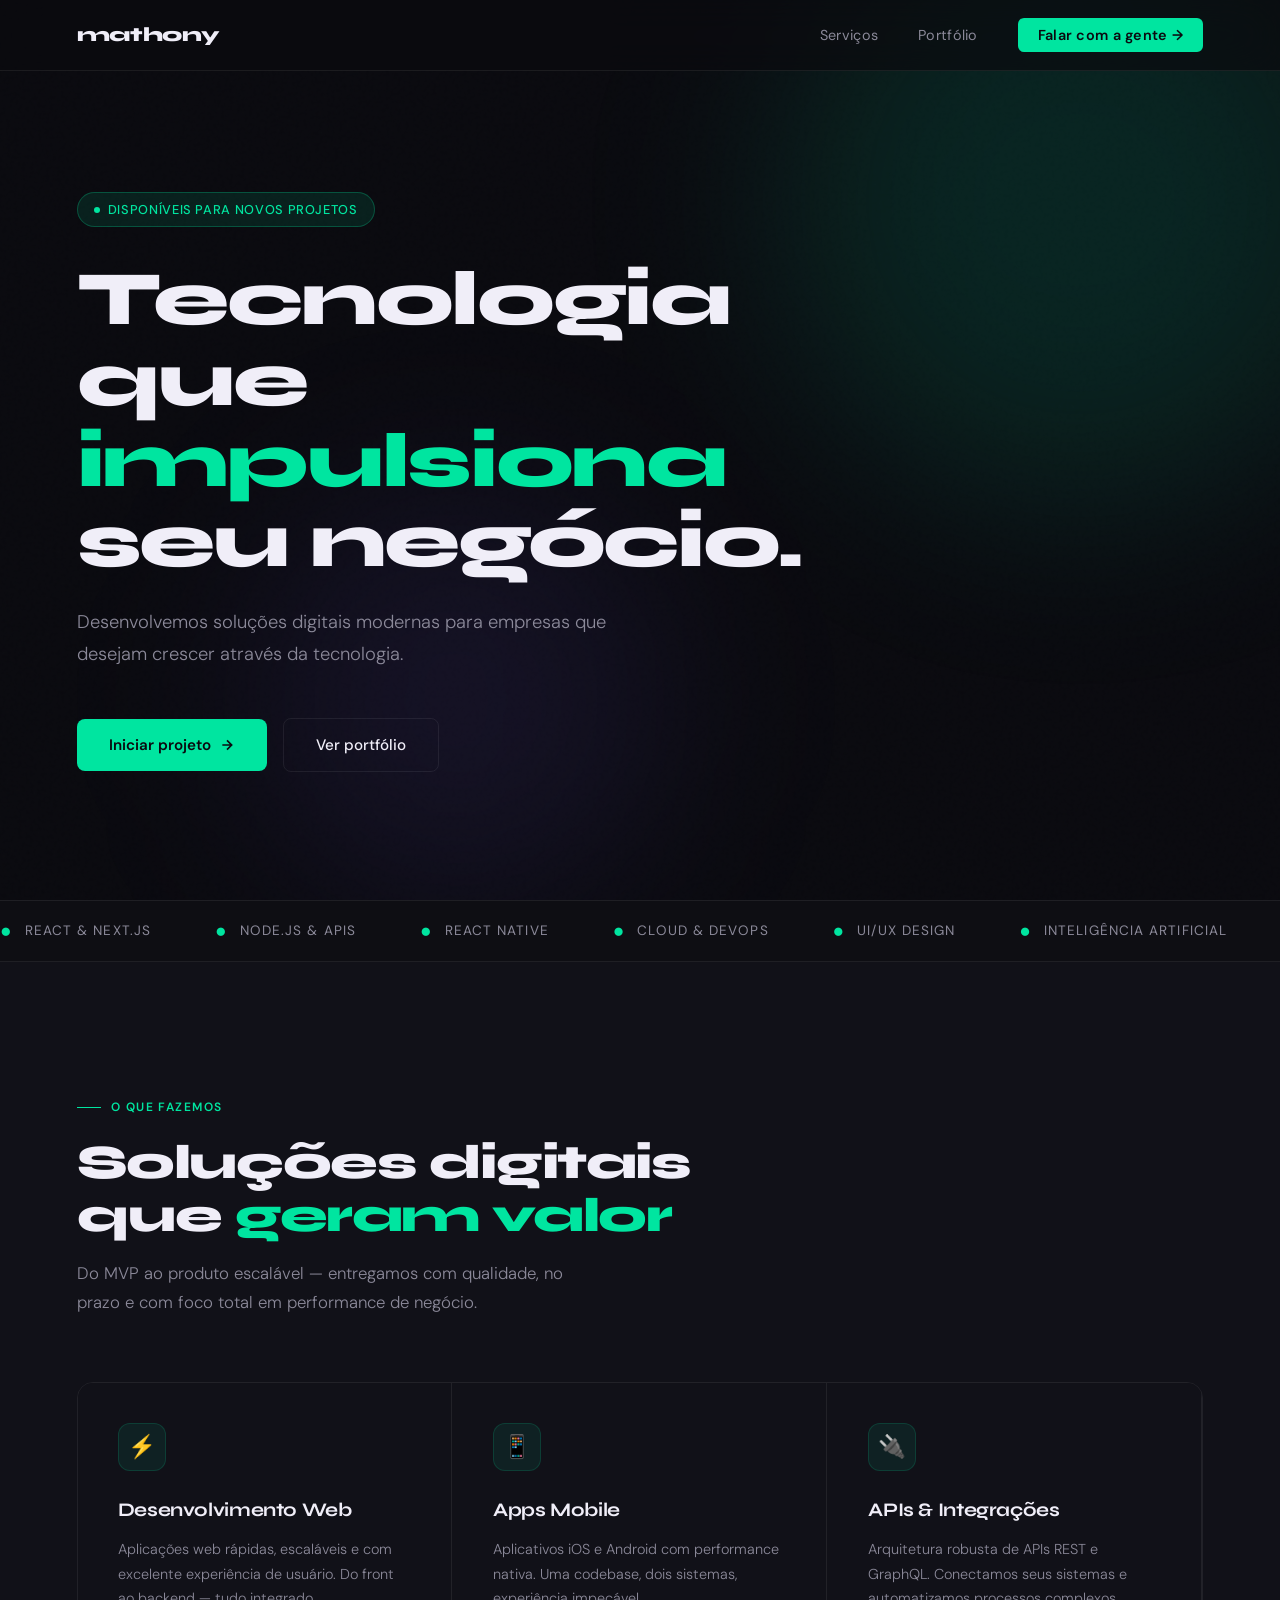
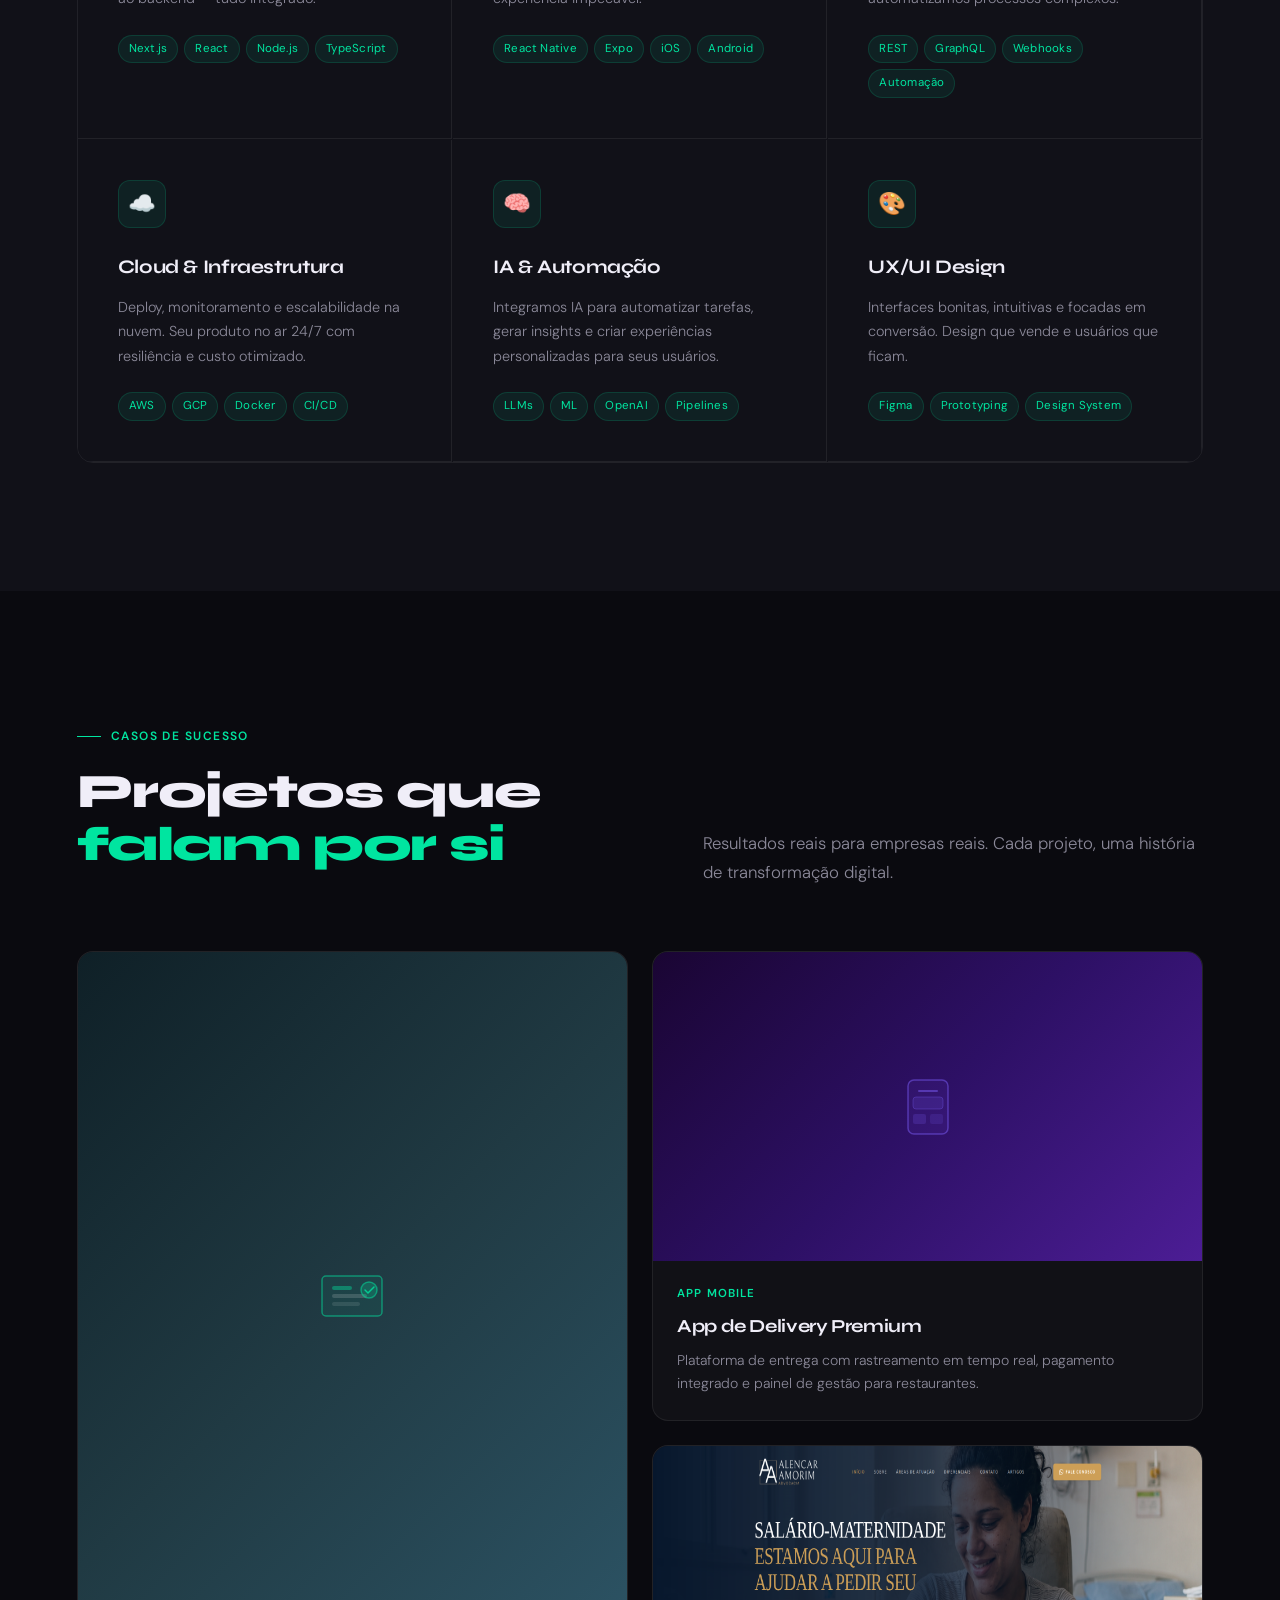
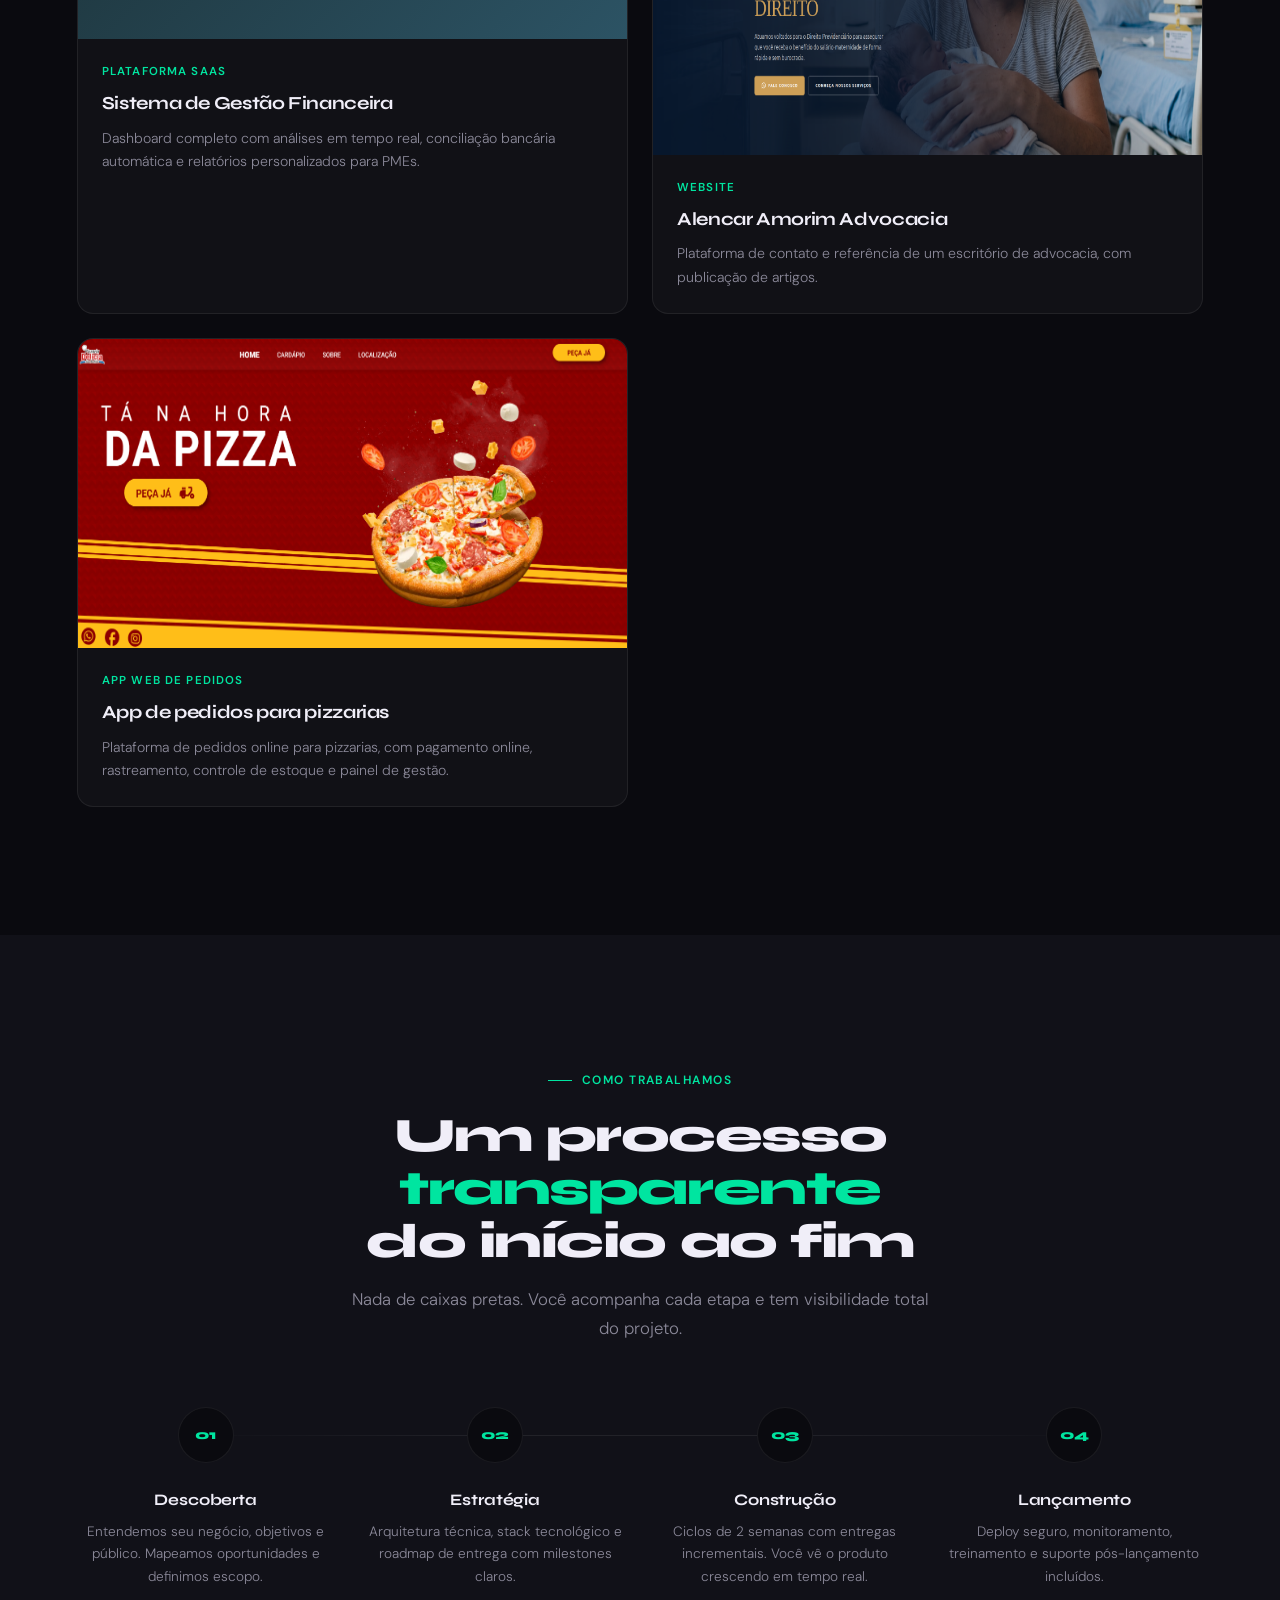
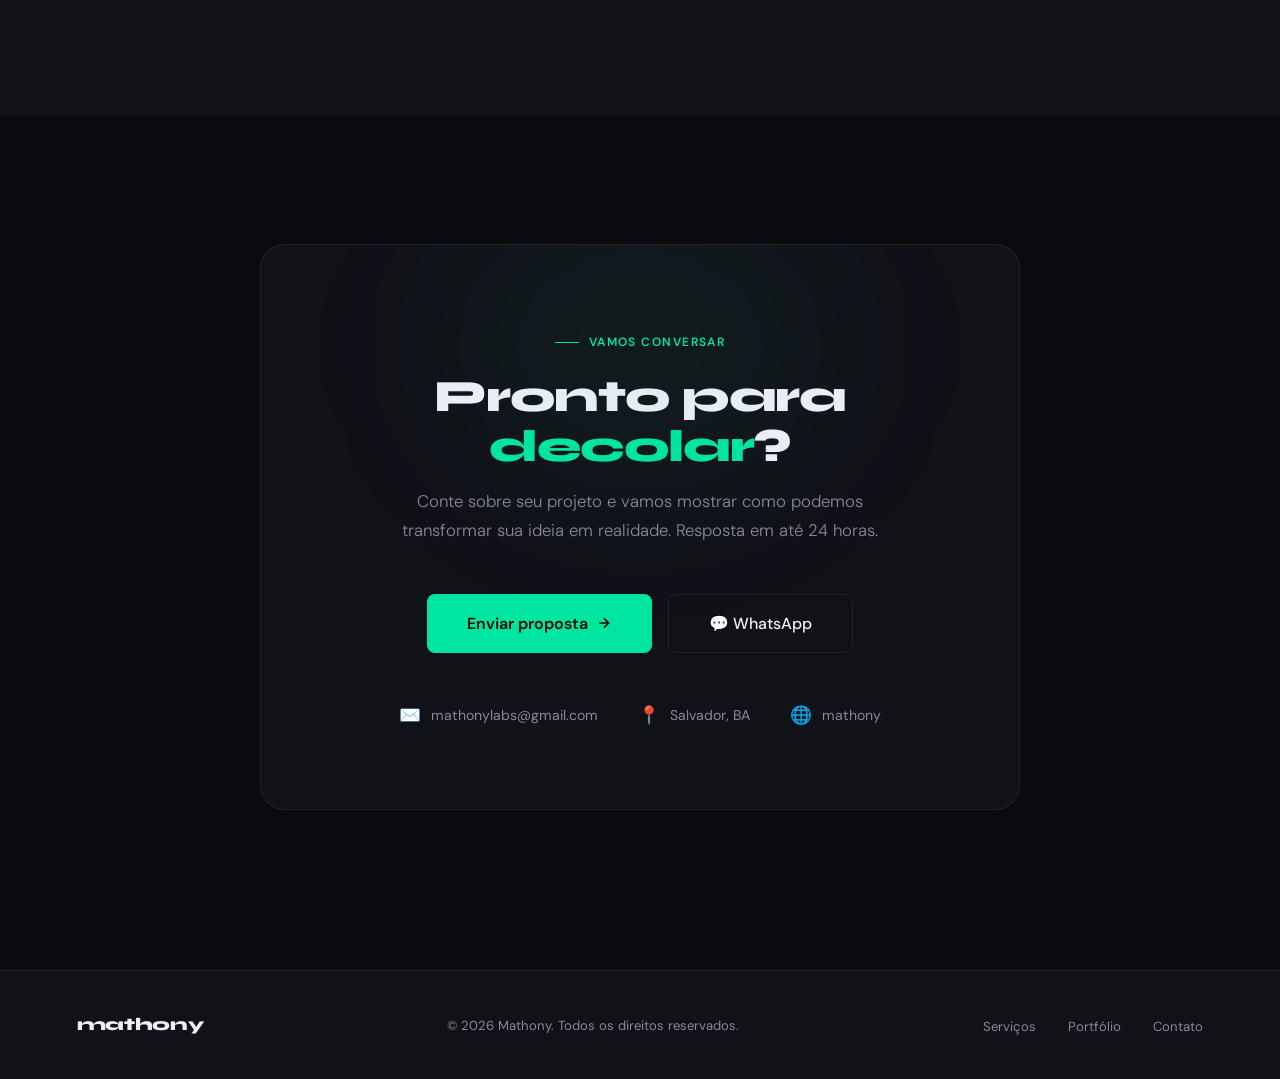
==== index.html @ 1973c296 "added project" ====
<!DOCTYPE html>
<html lang="pt-BR">
  <head>
    <meta charset="UTF-8">
    <meta name="viewport" content="width=device-width, initial-scale=1.0">
   
    <title>Mathony</title>
    
    <link rel="preconnect" href="https://fonts.googleapis.com">
    <link href="https://fonts.googleapis.com/css2?family=Syne:wght@400;600;700;800&family=DM+Sans:ital,opsz,wght@0,9..40,300;0,9..40,400;0,9..40,500;1,9..40,300&display=swap" rel="stylesheet">
    <link rel="stylesheet" href="src/global.css">
  </head>

  <body>

  <!-- NAV -->
  <nav>
    <a href="#" class="logo">mathony</a>
    <ul>
      <li><a href="#servicos">Serviços</a></li>
      <li><a href="#portfolio">Portfólio</a></li>
      <!-- <li><a href="#time">Time</a></li> -->
      <!-- <li><a href="#depoimentos">Clientes</a></li> -->
      <li><a href="#contato" class="nav-cta">Falar com a gente →</a></li>
    </ul>
  </nav>

  <!-- HERO -->
  <section id="hero">
    <div class="hero-orb hero-orb-1"></div>
    <div class="hero-orb hero-orb-2"></div>
    <div class="hero-content">
      <div class="hero-badge">Disponíveis para novos projetos</div>
      <h1>
        Tecnologia que<br>
        <em>impulsiona</em><br>
        seu negócio.
      </h1>
      <p class="hero-sub">
        Desenvolvemos soluções digitais modernas para empresas que desejam crescer através da tecnologia.
      </p>
      <div class="hero-actions">
        <a href="#contato" class="btn-primary">
          Iniciar projeto
          <svg width="16" height="16" viewBox="0 0 24 24" fill="none" stroke="currentColor" stroke-width="2.5"><path d="M5 12h14M12 5l7 7-7 7"/></svg>
        </a>
        <a href="#portfolio" class="btn-secondary">Ver portfólio</a>
      </div>
      <!-- <div class="hero-stats stagger">
        <div>
          <div class="stat-num"><span>42</span>+</div>
          <div class="stat-label">Projetos entregues</div>
        </div>
        <div>
          <div class="stat-num"><span>98</span>%</div>
          <div class="stat-label">Satisfação dos clientes</div>
        </div>
        <div>
          <div class="stat-num"><span>5</span>+</div>
          <div class="stat-label">Anos de mercado</div>
        </div>
      </div> -->
    </div>
  </section>

  <!-- MARQUEE -->
  <div class="marquee-wrap">
    <div class="marquee-track">
      <span class="marquee-item"><span class="marquee-dot">●</span> React & Next.js</span>
      <span class="marquee-item"><span class="marquee-dot">●</span> Node.js & APIs</span>
      <span class="marquee-item"><span class="marquee-dot">●</span> React Native</span>
      <span class="marquee-item"><span class="marquee-dot">●</span> Cloud & DevOps</span>
      <span class="marquee-item"><span class="marquee-dot">●</span> UI/UX Design</span>
      <span class="marquee-item"><span class="marquee-dot">●</span> Inteligência Artificial</span>
      <span class="marquee-item"><span class="marquee-dot">●</span> PostgreSQL & MongoDB</span>
      <span class="marquee-item"><span class="marquee-dot">●</span> AWS & GCP</span>
      <span class="marquee-item"><span class="marquee-dot">●</span> React & Next.js</span>
      <span class="marquee-item"><span class="marquee-dot">●</span> Node.js & APIs</span>
      <span class="marquee-item"><span class="marquee-dot">●</span> React Native</span>
      <span class="marquee-item"><span class="marquee-dot">●</span> Cloud & DevOps</span>
      <span class="marquee-item"><span class="marquee-dot">●</span> UI/UX Design</span>
      <span class="marquee-item"><span class="marquee-dot">●</span> Inteligência Artificial</span>
      <span class="marquee-item"><span class="marquee-dot">●</span> PostgreSQL & MongoDB</span>
      <span class="marquee-item"><span class="marquee-dot">●</span> AWS & GCP</span>
    </div>
  </div>

  <!-- SERVICES -->
  <section id="servicos">
    <div class="fade-up">
      <div class="section-label">O que fazemos</div>
      <h2>Soluções digitais<br>que <em>geram valor</em></h2>
      <p class="section-sub">Do MVP ao produto escalável — entregamos com qualidade, no prazo e com foco total em performance de negócio.</p>
    </div>
    <div class="services-grid stagger" style="margin-top:4rem">
      <div class="service-card">
        <div class="service-icon">⚡</div>
        <div class="service-title">Desenvolvimento Web</div>
        <p class="service-desc">Aplicações web rápidas, escaláveis e com excelente experiência de usuário. Do front ao backend — tudo integrado.</p>
        <div class="service-tags">
          <span class="tag">Next.js</span><span class="tag">React</span><span class="tag">Node.js</span><span class="tag">TypeScript</span>
        </div>
      </div>
      <div class="service-card">
        <div class="service-icon">📱</div>
        <div class="service-title">Apps Mobile</div>
        <p class="service-desc">Aplicativos iOS e Android com performance nativa. Uma codebase, dois sistemas, experiência impecável.</p>
        <div class="service-tags">
          <span class="tag">React Native</span><span class="tag">Expo</span><span class="tag">iOS</span><span class="tag">Android</span>
        </div>
      </div>
      <div class="service-card">
        <div class="service-icon">🔌</div>
        <div class="service-title">APIs & Integrações</div>
        <p class="service-desc">Arquitetura robusta de APIs REST e GraphQL. Conectamos seus sistemas e automatizamos processos complexos.</p>
        <div class="service-tags">
          <span class="tag">REST</span><span class="tag">GraphQL</span><span class="tag">Webhooks</span><span class="tag">Automação</span>
        </div>
      </div>
      <div class="service-card">
        <div class="service-icon">☁️</div>
        <div class="service-title">Cloud & Infraestrutura</div>
        <p class="service-desc">Deploy, monitoramento e escalabilidade na nuvem. Seu produto no ar 24/7 com resiliência e custo otimizado.</p>
        <div class="service-tags">
          <span class="tag">AWS</span><span class="tag">GCP</span><span class="tag">Docker</span><span class="tag">CI/CD</span>
        </div>
      </div>
      <div class="service-card">
        <div class="service-icon">🧠</div>
        <div class="service-title">IA & Automação</div>
        <p class="service-desc">Integramos IA para automatizar tarefas, gerar insights e criar experiências personalizadas para seus usuários.</p>
        <div class="service-tags">
          <span class="tag">LLMs</span><span class="tag">ML</span><span class="tag">OpenAI</span><span class="tag">Pipelines</span>
        </div>
      </div>
      <div class="service-card">
        <div class="service-icon">🎨</div>
        <div class="service-title">UX/UI Design</div>
        <p class="service-desc">Interfaces bonitas, intuitivas e focadas em conversão. Design que vende e usuários que ficam.</p>
        <div class="service-tags">
          <span class="tag">Figma</span><span class="tag">Prototyping</span><span class="tag">Design System</span>
        </div>
      </div>
    </div>
  </section>

  <!-- PORTFOLIO -->
  <section id="portfolio">
    <div class="portfolio-header fade-up">
      <div>
        <div class="section-label">Casos de sucesso</div>
        <h2>Projetos que<br><em>falam por si</em></h2>
      </div>
      <p class="section-sub" style="margin:0">Resultados reais para empresas reais. Cada projeto, uma história de transformação digital.</p>
    </div>
    <div class="portfolio-grid stagger">
      <a href="#contato" class="project-card">
        <div class="project-thumb">
          <div class="project-visual pv-1">
            <svg width="80" height="80" viewBox="0 0 80 80" fill="none">
              <rect x="10" y="20" width="60" height="40" rx="4" stroke="rgba(0,229,160,0.5)" stroke-width="1.5" fill="rgba(0,229,160,0.05)"/>
              <rect x="20" y="30" width="20" height="4" rx="2" fill="rgba(0,229,160,0.4)"/>
              <rect x="20" y="38" width="35" height="4" rx="2" fill="rgba(255,255,255,0.15)"/>
              <rect x="20" y="46" width="28" height="4" rx="2" fill="rgba(255,255,255,0.1)"/>
              <circle cx="57" cy="34" r="8" fill="rgba(0,229,160,0.2)" stroke="rgba(0,229,160,0.5)" stroke-width="1.5"/>
              <path d="M53 34l3 3 6-6" stroke="rgba(0,229,160,0.8)" stroke-width="1.5" stroke-linecap="round"/>
            </svg>
          </div>
          <div class="project-overlay"></div>
        </div>
        <div class="project-body">
          <div class="project-cat">Plataforma SaaS</div>
          <div class="project-name">Sistema de Gestão Financeira</div>
          <p class="project-desc">Dashboard completo com análises em tempo real, conciliação bancária automática e relatórios personalizados para PMEs.</p>
          <!-- <div class="project-result">↑ 340% produtividade financeira</div> -->
        </div>
      </a>
      <a href="#contato" class="project-card">
        <div class="project-thumb">
          <div class="project-visual pv-2">
            <svg width="70" height="70" viewBox="0 0 70 70" fill="none">
              <rect x="15" y="8" width="40" height="54" rx="6" stroke="rgba(123,92,246,0.5)" stroke-width="1.5" fill="rgba(123,92,246,0.07)"/>
              <rect x="25" y="18" width="20" height="2" rx="1" fill="rgba(123,92,246,0.5)"/>
              <rect x="20" y="25" width="30" height="12" rx="3" fill="rgba(123,92,246,0.15)" stroke="rgba(123,92,246,0.3)" stroke-width="1"/>
              <rect x="20" y="42" width="13" height="10" rx="2" fill="rgba(123,92,246,0.2)"/>
              <rect x="37" y="42" width="13" height="10" rx="2" fill="rgba(123,92,246,0.15)"/>
            </svg>
          </div>
          <div class="project-overlay"></div>
        </div>
        <div class="project-body">
          <div class="project-cat">App Mobile</div>
          <div class="project-name">App de Delivery Premium</div>
          <p class="project-desc">Plataforma de entrega com rastreamento em tempo real, pagamento integrado e painel de gestão para restaurantes.</p>
          <!-- <div class="project-result">↑ 2.1M pedidos processados</div> -->
        </div>
      </a>
      <a href="https://advalencaramorim.vercel.app/" target="_blank" class="project-card">
        <div class="project-thumb">
          <div class="project-visual pv-3">
            <!-- <svg width="70" height="70" viewBox="0 0 70 70" fill="none">
              <circle cx="35" cy="35" r="22" stroke="rgba(20,200,100,0.4)" stroke-width="1.5" fill="rgba(20,200,100,0.05)"/>
              <circle cx="35" cy="35" r="14" stroke="rgba(20,200,100,0.3)" stroke-width="1" fill="rgba(20,200,100,0.05)"/>
              <line x1="35" y1="13" x2="35" y2="57" stroke="rgba(20,200,100,0.3)" stroke-width="1"/>
              <line x1="13" y1="35" x2="57" y2="35" stroke="rgba(20,200,100,0.3)" stroke-width="1"/>
              <path d="M20 25 Q35 15 50 25 Q35 35 20 25Z" fill="rgba(20,200,100,0.15)"/>
            </svg> -->
            <img src="/src/images/alencaramorim.png" alt="Alencar Amorim Website">
          </div>
          <div class="project-overlay"></div>
        </div>
        <div class="project-body">
          <div class="project-cat">Website</div>
          <div class="project-name">Alencar Amorim Advocacia</div>
          <p class="project-desc">Plataforma de contato e referência de um escritório de advocacia, com publicação de artigos.</p>
          <!-- <div class="project-result">R$ 12M+ em transações</div> -->
        </div>
      </a>
      <a href="https://pizzariadeliciadabahia.com/" target="_blank" class="project-card">
        <div class="project-thumb">
          <div class="project-visual pv-3">
            <!-- <svg width="70" height="70" viewBox="0 0 70 70" fill="none">
              <circle cx="35" cy="35" r="22" stroke="rgba(20,200,100,0.4)" stroke-width="1.5" fill="rgba(20,200,100,0.05)"/>
              <circle cx="35" cy="35" r="14" stroke="rgba(20,200,100,0.3)" stroke-width="1" fill="rgba(20,200,100,0.05)"/>
              <line x1="35" y1="13" x2="35" y2="57" stroke="rgba(20,200,100,0.3)" stroke-width="1"/>
              <line x1="13" y1="35" x2="57" y2="35" stroke="rgba(20,200,100,0.3)" stroke-width="1"/>
              <path d="M20 25 Q35 15 50 25 Q35 35 20 25Z" fill="rgba(20,200,100,0.15)"/>
            </svg> -->
            <img src="/src/images/deliciadabahia.png" alt="Pizzaria Delicia da Bahia Website">
          </div>
          <div class="project-overlay"></div>
        </div>
        <div class="project-body">
          <div class="project-cat">App web de pedidos</div>
          <div class="project-name">App de pedidos para pizzarias</div>
          <p class="project-desc">Plataforma de pedidos online para pizzarias, com pagamento online, rastreamento, controle de estoque e painel de gestão.</p>
          <!-- <div class="project-result">R$ 12M+ em transações</div> -->
        </div>
      </a>
    </div>
  </section>

  <!-- PROCESS -->
  <section id="processo">
    <div class="fade-up" style="text-align:center; max-width:600px; margin:0 auto">
      <div class="section-label">Como trabalhamos</div>
      <h2>Um processo <em>transparente</em><br>do início ao fim</h2>
      <p class="section-sub" style="max-width:none">Nada de caixas pretas. Você acompanha cada etapa e tem visibilidade total do projeto.</p>
    </div>
    <div class="process-steps stagger">
      <div class="step">
        <div class="step-num">01</div>
        <div class="step-title">Descoberta</div>
        <p class="step-desc">Entendemos seu negócio, objetivos e público. Mapeamos oportunidades e definimos escopo.</p>
      </div>
      <div class="step">
        <div class="step-num">02</div>
        <div class="step-title">Estratégia</div>
        <p class="step-desc">Arquitetura técnica, stack tecnológico e roadmap de entrega com milestones claros.</p>
      </div>
      <div class="step">
        <div class="step-num">03</div>
        <div class="step-title">Construção</div>
        <p class="step-desc">Ciclos de 2 semanas com entregas incrementais. Você vê o produto crescendo em tempo real.</p>
      </div>
      <div class="step">
        <div class="step-num">04</div>
        <div class="step-title">Lançamento</div>
        <p class="step-desc">Deploy seguro, monitoramento, treinamento e suporte pós-lançamento incluídos.</p>
      </div>
    </div>
  </section>

  <!-- TEAM -->
  <!-- <section id="time">
    <div class="fade-up">
      <div class="section-label">O time</div>
      <h2>Quatro especialistas,<br><em>um objetivo</em></h2>
      <p class="section-sub">Sem juniores, sem terceirizados. Você fala diretamente com quem vai desenvolver seu produto.</p>
    </div>
    <div class="team-grid stagger">
      <div class="team-card">
        <div class="avatar av-0">MA</div>
        <div class="member-name">Matheus Souza</div>
        <div class="member-role">Tech Lead & Full-Stack</div>
        <p class="member-bio">8 anos desenvolvendo produtos digitais. Especialista em arquitetura escalável e performance. Já liderou times em startups Series B.</p>
        <div class="member-skills">
          <span class="skill-tag">React</span>
          <span class="skill-tag">Node.js</span>
          <span class="skill-tag">AWS</span>
          <span class="skill-tag">TypeScript</span>
        </div>
      </div>
      <div class="team-card">
        <div class="avatar av-1">MN</div>
        <div class="member-name">Matheus Nascimento</div>
        <div class="member-role">Tech Lead & Full-Stack</div>
        <p class="member-bio">8 anos desenvolvendo produtos digitais. Especialista em arquitetura escalável e performance. Já liderou times em startups Series B.</p>
        <div class="member-skills">
          <span class="skill-tag">React</span>
          <span class="skill-tag">Node.js</span>
          <span class="skill-tag">AWS</span>
          <span class="skill-tag">TypeScript</span>
        </div>
      </div>
      <div class="team-card">
        <div class="avatar av-2">TP</div>
        <div class="member-name">Thiago Pereira</div>
        <div class="member-role">UX Designer & Frontend</div>
        <p class="member-bio">Combina beleza e funcionalidade com maestria. Criou interfaces para mais de 30 produtos com taxas de conversão acima da média do mercado.</p>
        <div class="member-skills">
          <span class="skill-tag">Figma</span>
          <span class="skill-tag">Next.js</span>
          <span class="skill-tag">CSS avançado</span>
          <span class="skill-tag">A/B Tests</span>
        </div>
      </div>
      <div class="team-card">
        <div class="avatar av-3">AV</div>
        <div class="member-name">Anthony Victor</div>
        <div class="member-role">Backend & Infraestrutura</div>
        <p class="member-bio">Mestre em sistemas distribuídos e APIs de alta performance. Garantiu 99.9% de uptime em sistemas com milhões de usuários.</p>
        <div class="member-skills">
          <span class="skill-tag">Python</span>
          <span class="skill-tag">PostgreSQL</span>
          <span class="skill-tag">Docker</span>
          <span class="skill-tag">Kubernetes</span>
        </div>
      </div>
    </div>
  </section> -->

  <!-- TESTIMONIALS -->
  <!-- <section id="depoimentos">
    <div class="fade-up" style="text-align:center; max-width:600px; margin:0 auto">
      <div class="section-label">O que dizem de nós</div>
      <h2>Clientes que<br><em>recomendam</em></h2>
    </div>
    <div class="testimonials-grid stagger">
      <div class="testimonial-card">
        <div class="stars">★★★★★</div>
        <p class="testimonial-text">"Entregaram o MVP em 6 semanas, algo que nossa equipe interna tentava há meses. Código limpo, documentado e escalável. Hoje somos clientes fiéis."</p>
        <div class="testimonial-author">
          <div class="author-avatar">LF</div>
          <div>
            <div class="author-name">Lucas Ferreira</div>
            <div class="author-company">CEO, Fintech MaisPago</div>
          </div>
        </div>
      </div>
      <div class="testimonial-card">
        <div class="stars">★★★★★</div>
        <p class="testimonial-text">"Thiago redesenhou nosso app e aumentamos o engajamento em 70% no primeiro mês. Ele entende o usuário de uma forma que poucos designers conseguem."</p>
        <div class="testimonial-author">
          <div class="author-avatar">AB</div>
          <div>
            <div class="author-name">Ana Beatriz Lima</div>
            <div class="author-company">CPO, Plataforma EdTech Aprendia</div>
          </div>
        </div>
      </div>
      <div class="testimonial-card">
        <div class="stars">★★★★★</div>
        <p class="testimonial-text">"Migramos nossa infra para AWS com zero downtime. Matheus foi cirúrgico na execução. Reduzimos custo de infra em 45% e ganhamos muito mais estabilidade."</p>
        <div class="testimonial-author">
          <div class="author-avatar">PC</div>
          <div>
            <div class="author-name">Pedro Costa</div>
            <div class="author-company">CTO, Logística TruckGo</div>
          </div>
        </div>
      </div>
    </div>
  </section> -->

  <!-- CTA -->
  <section id="contato">
    <div class="cta-box fade-up">
      <div class="cta-orb"></div>
      <div class="section-label" style="justify-content:center">Vamos conversar</div>
      <h2>Pronto para <em>decolar</em>?</h2>
      <p class="cta-sub">Conte sobre seu projeto e vamos mostrar como podemos transformar sua ideia em realidade. Resposta em até 24 horas.</p>
      <div class="cta-actions">
        <a href="mailto:mathonylabs@gmail.com" class="btn-primary" style="font-size:1rem; padding:1rem 2.5rem">
          Enviar proposta
          <svg width="16" height="16" viewBox="0 0 24 24" fill="none" stroke="currentColor" stroke-width="2.5"><path d="M5 12h14M12 5l7 7-7 7"/></svg>
        </a>
        <a href="https://wa.me/5571999999999" target="_blank" class="btn-secondary" style="font-size:1rem; padding:1rem 2.5rem">💬 WhatsApp</a>
      </div>
      <div class="contact-options">
        <a href="mailto:mathonylabs@gmail.com" class="contact-opt">
          <span class="contact-opt-icon">✉️</span> mathonylabs@gmail.com
        </a>
        <a href="#" class="contact-opt">
          <span class="contact-opt-icon">📍</span> Salvador, BA
        </a>
        <a href="https://www.linkedin.com/company/mathonylabs" target="_blank" class="contact-opt">
          <span class="contact-opt-icon">🌐</span> <mathony class="com br">mathony</mathony>
        </a>
      </div>
    </div>
  </section>

  <!-- FOOTER -->
  <footer>
    <a href="#" class="logo">mathony</a>
    <span class="footer-copy">© 2026 Mathony. Todos os direitos reservados.</span>
    <ul class="footer-links">
      <li><a href="#servicos">Serviços</a></li>
      <li><a href="#portfolio">Portfólio</a></li>
      <li><a href="#contato">Contato</a></li>
    </ul>
  </footer>

  <script type="text/javascript" src="src/app.js"></script>
  </body>
</html>
---- src/global.css ----
*, *::before, *::after { box-sizing: border-box; margin: 0; padding: 0; }

:root {
--c1: #0A0A0F;
--c2: #111118;
--c3: #1A1A26;
--accent: #00E5A0;
--accent2: #7B5CF6;
--accent3: #FF6B35;
--text: #F0EEF8;
--muted: #8B8999;
--border: rgba(255,255,255,0.07);
--card-bg: rgba(255,255,255,0.03);
}

html { scroll-behavior: smooth; }

body {
background: var(--c1);
color: var(--text);
font-family: 'DM Sans', sans-serif;
font-size: 16px;
line-height: 1.6;
overflow-x: hidden;
}

/* Noise overlay */
body::before {
content: '';
position: fixed;
inset: 0;
background-image: url("data:image/svg+xml,%3Csvg viewBox='0 0 256 256' xmlns='http://www.w3.org/2000/svg'%3E%3Cfilter id='noise'%3E%3CfeTurbulence type='fractalNoise' baseFrequency='0.9' numOctaves='4' stitchTiles='stitch'/%3E%3C/filter%3E%3Crect width='100%25' height='100%25' filter='url(%23noise)' opacity='0.04'/%3E%3C/svg%3E");
pointer-events: none;
z-index: 0;
opacity: 0.4;
}

/* ── NAV ── */
nav {
position: fixed;
top: 0; left: 0; right: 0;
z-index: 100;
padding: 1.2rem 6vw;
display: flex;
align-items: center;
justify-content: space-between;
border-bottom: 1px solid var(--border);
backdrop-filter: blur(24px);
background: rgba(10,10,15,0.7);
}

.logo {
font-family: 'Syne', sans-serif;
font-weight: 800;
font-size: 1.25rem;
letter-spacing: -0.02em;
color: var(--text);
text-decoration: none;
}

.logo span { color: var(--accent); }

nav ul {
list-style: none;
display: flex;
gap: 2.5rem;
}

nav ul a {
color: var(--muted);
text-decoration: none;
font-size: 0.9rem;
font-weight: 400;
transition: color 0.2s;
letter-spacing: 0.02em;
}

nav ul a:hover { color: var(--text); }

.nav-cta {
background: var(--accent);
color: var(--c1) !important;
font-weight: 600 !important;
padding: 0.5rem 1.25rem;
border-radius: 6px;
transition: opacity 0.2s !important;
}

.nav-cta:hover { opacity: 0.85; color: var(--c1) !important; }

/* ── HERO ── */
#hero {
min-height: 100vh;
display: flex;
align-items: center;
padding: 10rem 6vw 6rem;
position: relative;
overflow: hidden;
}

.hero-orb {
position: absolute;
border-radius: 50%;
filter: blur(100px);
pointer-events: none;
z-index: 0;
}

.hero-orb-1 {
width: 600px; height: 600px;
background: rgba(0, 229, 160, 0.12);
top: -100px; right: -100px;
}

.hero-orb-2 {
width: 400px; height: 400px;
background: rgba(123, 92, 246, 0.1);
bottom: 0; left: 20%;
}

.hero-content {
position: relative;
z-index: 1;
max-width: 820px;
}

.hero-badge {
display: inline-flex;
align-items: center;
gap: 8px;
background: rgba(0,229,160,0.1);
border: 1px solid rgba(0,229,160,0.25);
border-radius: 100px;
padding: 0.4rem 1rem;
font-size: 0.8rem;
color: var(--accent);
font-weight: 500;
margin-bottom: 2rem;
letter-spacing: 0.05em;
text-transform: uppercase;
}

.hero-badge::before {
content: '';
width: 6px; height: 6px;
background: var(--accent);
border-radius: 50%;
animation: pulse 2s infinite;
}

@keyframes pulse {
0%, 100% { opacity: 1; transform: scale(1); }
50% { opacity: 0.5; transform: scale(1.5); }
}

h1 {
font-family: 'Syne', sans-serif;
font-size: clamp(2.8rem, 6vw, 5rem);
font-weight: 800;
line-height: 1.05;
letter-spacing: -0.03em;
margin-bottom: 1.5rem;
color: var(--text);
}

h1 em {
font-style: normal;
color: var(--accent);
}

.hero-sub {
font-size: 1.15rem;
color: var(--muted);
max-width: 560px;
line-height: 1.75;
margin-bottom: 3rem;
font-weight: 300;
}

.hero-actions {
display: flex;
gap: 1rem;
flex-wrap: wrap;
align-items: center;
}

.btn-primary {
display: inline-flex;
align-items: center;
gap: 8px;
background: var(--accent);
color: var(--c1);
font-family: 'DM Sans', sans-serif;
font-size: 0.95rem;
font-weight: 600;
padding: 0.85rem 2rem;
border-radius: 8px;
text-decoration: none;
border: none;
cursor: pointer;
transition: transform 0.2s, box-shadow 0.2s;
}

.btn-primary:hover {
transform: translateY(-2px);
box-shadow: 0 12px 40px rgba(0,229,160,0.3);
}

.btn-secondary {
display: inline-flex;
align-items: center;
gap: 8px;
background: transparent;
color: var(--text);
font-family: 'DM Sans', sans-serif;
font-size: 0.95rem;
font-weight: 500;
padding: 0.85rem 2rem;
border-radius: 8px;
text-decoration: none;
border: 1px solid var(--border);
cursor: pointer;
transition: border-color 0.2s, background 0.2s;
}

.btn-secondary:hover {
border-color: rgba(255,255,255,0.2);
background: rgba(255,255,255,0.04);
}

.hero-stats {
display: flex;
gap: 3rem;
margin-top: 4.5rem;
padding-top: 3rem;
border-top: 1px solid var(--border);
}

.stat-num {
font-family: 'Syne', sans-serif;
font-size: 2.2rem;
font-weight: 800;
color: var(--text);
letter-spacing: -0.03em;
}

.stat-num span { color: var(--accent); }
.stat-label { font-size: 0.85rem; color: var(--muted); margin-top: 2px; }

/* ── MARQUEE ── */
.marquee-wrap {
overflow: hidden;
border-top: 1px solid var(--border);
border-bottom: 1px solid var(--border);
padding: 1.2rem 0;
background: rgba(255,255,255,0.015);
}

.marquee-track {
display: flex;
gap: 4rem;
width: max-content;
animation: marquee 22s linear infinite;
}

.marquee-item {
display: flex;
align-items: center;
gap: 0.75rem;
font-size: 0.85rem;
color: var(--muted);
white-space: nowrap;
font-weight: 400;
letter-spacing: 0.08em;
text-transform: uppercase;
}

.marquee-dot { color: var(--accent); font-size: 1.2rem; line-height: 1; }

@keyframes marquee {
from { transform: translateX(0); }
to { transform: translateX(-50%); }
}

/* ── SECTIONS ── */
section { padding: 8rem 6vw; position: relative; }

.section-label {
display: inline-flex;
align-items: center;
gap: 10px;
font-size: 0.75rem;
color: var(--accent);
font-weight: 600;
letter-spacing: 0.12em;
text-transform: uppercase;
margin-bottom: 1.25rem;
}

.section-label::before {
content: '';
width: 24px; height: 1px;
background: var(--accent);
}

h2 {
font-family: 'Syne', sans-serif;
font-size: clamp(2rem, 4vw, 3rem);
font-weight: 800;
letter-spacing: -0.03em;
line-height: 1.1;
color: var(--text);
margin-bottom: 1rem;
}

h2 em { font-style: normal; color: var(--accent); }

.section-sub {
font-size: 1.05rem;
color: var(--muted);
font-weight: 300;
max-width: 500px;
line-height: 1.75;
}

/* ── SERVICES ── */
#servicos { background: var(--c2); }

.services-grid {
display: grid;
grid-template-columns: repeat(3, minmax(300px, 1fr));
gap: 1.5px;
margin-top: 4rem;
border: 1.5px solid var(--border);
border-radius: 16px;
overflow: hidden;
}

.service-card {
background: var(--c2);
padding: 2.5rem;
border-right: 1.5px solid var(--border);
border-bottom: 1.5px solid var(--border);
transition: background 0.3s;
position: relative;
overflow: hidden;
}

.service-card::before {
content: '';
position: absolute;
top: 0; left: 0;
width: 100%; height: 2px;
background: var(--accent);
transform: scaleX(0);
transform-origin: left;
transition: transform 0.3s ease;
}

.service-card:hover::before { transform: scaleX(1); }
.service-card:hover { background: var(--c3); }

.service-icon {
width: 48px; height: 48px;
background: rgba(0,229,160,0.08);
border: 1px solid rgba(0,229,160,0.15);
border-radius: 12px;
display: flex;
align-items: center;
justify-content: center;
margin-bottom: 1.5rem;
font-size: 1.4rem;
}

.service-title {
font-family: 'Syne', sans-serif;
font-size: 1.2rem;
font-weight: 700;
color: var(--text);
margin-bottom: 0.75rem;
letter-spacing: -0.02em;
}

.service-desc {
font-size: 0.9rem;
color: var(--muted);
line-height: 1.7;
font-weight: 300;
}

.service-tags {
display: flex;
flex-wrap: wrap;
gap: 6px;
margin-top: 1.5rem;
}

.tag {
font-size: 0.72rem;
color: var(--accent);
background: rgba(0,229,160,0.08);
border: 1px solid rgba(0,229,160,0.15);
padding: 4px 10px;
border-radius: 100px;
letter-spacing: 0.02em;
}

/* ── PORTFOLIO ── */
#portfolio { background: var(--c1); }

.portfolio-header {
display: flex;
align-items: flex-end;
justify-content: space-between;
margin-bottom: 4rem;
flex-wrap: wrap;
gap: 2rem;
}

.portfolio-grid {
display: grid;
grid-template-columns: 1fr 1fr;
gap: 1.5rem;
}

.portfolio-grid .project-card:first-child {
grid-row: span 2;
}

.project-card {
background: var(--card-bg);
border: 1px solid var(--border);
border-radius: 16px;
overflow: hidden;
cursor: pointer;
transition: transform 0.3s, border-color 0.3s;
text-decoration: none;
color: inherit;
display: block;
}

.project-card:hover {
transform: translateY(-4px);
border-color: rgba(255,255,255,0.15);
}

.project-thumb {
width: 100%;
aspect-ratio: 16/9;
position: relative;
overflow: hidden;
}

.project-card:first-child .project-thumb {
aspect-ratio: 4/5;
}

.project-visual {
    width: 100%;
    height: 100%;
display: flex;
align-items: center;
justify-content: center;
font-size: 3rem;
position: relative;

img {
    object-fit: fill;
    width: 100%;
    height: 100%;
}

}

.pv-1 { background: linear-gradient(135deg, #0F2027, #203A43, #2C5364); }
.pv-2 { background: linear-gradient(135deg, #1A0533, #2D1065, #4C1D95); }
.pv-3 { background: linear-gradient(135deg, #0D3B0D, #1B5E1B, #14532D); }
.pv-4 { background: linear-gradient(135deg, #2D1B00, #6B3A0F, #92400E); }

.project-overlay {
position: absolute;
inset: 0;
background: rgba(0,0,0,0);
transition: background 0.3s;
display: flex;
align-items: center;
justify-content: center;
}

.project-card:hover .project-overlay {
background: rgba(0,229,160,0.08);
}

.project-body { padding: 1.5rem; }

.project-cat {
font-size: 0.72rem;
color: var(--accent);
font-weight: 600;
letter-spacing: 0.1em;
text-transform: uppercase;
margin-bottom: 0.5rem;
}

.project-name {
font-family: 'Syne', sans-serif;
font-size: 1.15rem;
font-weight: 700;
color: var(--text);
margin-bottom: 0.5rem;
letter-spacing: -0.02em;
}

.project-desc {
font-size: 0.88rem;
color: var(--muted);
font-weight: 300;
line-height: 1.65;
}

.project-result {
display: inline-flex;
align-items: center;
gap: 6px;
margin-top: 1rem;
font-size: 0.82rem;
color: var(--accent);
font-weight: 500;
}

/* ── PROCESS ── */
#processo { background: var(--c2); }

.process-steps {
display: grid;
grid-template-columns: repeat(4, 1fr);
gap: 2rem;
margin-top: 4rem;
position: relative;
}

.process-steps::before {
content: '';
position: absolute;
top: 28px;
left: 10%;
right: 10%;
height: 1px;
background: linear-gradient(to right, transparent, var(--border), var(--border), transparent);
z-index: 0;
}

.step {
position: relative;
z-index: 1;
text-align: center;
}

.step-num {
width: 56px; height: 56px;
background: var(--c1);
border: 1px solid var(--border);
border-radius: 50%;
display: flex;
align-items: center;
justify-content: center;
font-family: 'Syne', sans-serif;
font-weight: 800;
font-size: 0.85rem;
color: var(--accent);
margin: 0 auto 1.5rem;
transition: background 0.3s, border-color 0.3s;
}

.step:hover .step-num {
background: rgba(0,229,160,0.1);
border-color: rgba(0,229,160,0.3);
}

.step-title {
font-family: 'Syne', sans-serif;
font-size: 1rem;
font-weight: 700;
color: var(--text);
margin-bottom: 0.5rem;
letter-spacing: -0.01em;
}

.step-desc {
font-size: 0.85rem;
color: var(--muted);
font-weight: 300;
line-height: 1.65;
}

/* ── TEAM ── */
#time { background: var(--c1); }

.team-grid {
display: grid;
grid-template-columns: repeat(4, 1fr);
gap: 1.5rem;
margin-top: 4rem;
}

.team-card {
background: var(--card-bg);
border: 1px solid var(--border);
border-radius: 16px;
padding: 2.5rem;
text-align: center;
transition: border-color 0.3s, transform 0.3s;
}

.team-card:hover {
border-color: rgba(255,255,255,0.12);
transform: translateY(-4px);
}

.avatar {
width: 80px; height: 80px;
border-radius: 50%;
display: flex;
align-items: center;
justify-content: center;
font-family: 'Syne', sans-serif;
font-size: 1.6rem;
font-weight: 800;
margin: 0 auto 1.5rem;
border: 2px solid var(--border);
}

.av-0 { background: rgba(181, 221, 0, 0.12); color: var(--accent); border-color: rgba(220, 253, 74, 0.25); }
.av-1 { background: rgba(0,229,160,0.12); color: var(--accent); border-color: rgba(0,229,160,0.25); }
.av-2 { background: rgba(123,92,246,0.12); color: var(--accent2); border-color: rgba(123,92,246,0.25); }
.av-3 { background: rgba(255,107,53,0.12); color: var(--accent3); border-color: rgba(255,107,53,0.25); }

.member-name {
font-family: 'Syne', sans-serif;
font-size: 1.15rem;
font-weight: 700;
color: var(--text);
letter-spacing: -0.02em;
margin-bottom: 0.25rem;
}

.member-role {
font-size: 0.85rem;
color: var(--accent);
font-weight: 500;
margin-bottom: 1rem;
}

.member-bio {
font-size: 0.88rem;
color: var(--muted);
font-weight: 300;
line-height: 1.7;
margin-bottom: 1.5rem;
}

.member-skills {
display: flex;
flex-wrap: wrap;
gap: 6px;
justify-content: center;
}

.skill-tag {
font-size: 0.72rem;
color: var(--muted);
background: rgba(255,255,255,0.04);
border: 1px solid var(--border);
padding: 4px 10px;
border-radius: 100px;
}

/* ── TESTIMONIALS ── */
#depoimentos { background: var(--c2); }

.testimonials-grid {
display: grid;
grid-template-columns: repeat(3, 1fr);
gap: 1.5rem;
margin-top: 4rem;
}

.testimonial-card {
background: var(--c3);
border: 1px solid var(--border);
border-radius: 16px;
padding: 2rem;
transition: border-color 0.3s;
}

.testimonial-card:hover { border-color: rgba(255,255,255,0.12); }

.stars {
display: flex;
gap: 3px;
margin-bottom: 1rem;
color: var(--accent);
font-size: 0.9rem;
}

.testimonial-text {
font-size: 0.95rem;
color: var(--text);
font-weight: 300;
line-height: 1.8;
font-style: italic;
margin-bottom: 1.5rem;
opacity: 0.9;
}

.testimonial-author {
display: flex;
align-items: center;
gap: 12px;
}

.author-avatar {
width: 40px; height: 40px;
border-radius: 50%;
background: rgba(255,255,255,0.06);
display: flex;
align-items: center;
justify-content: center;
font-weight: 700;
font-size: 0.8rem;
color: var(--text);
flex-shrink: 0;
}

.author-name {
font-size: 0.9rem;
font-weight: 600;
color: var(--text);
}

.author-company {
font-size: 0.8rem;
color: var(--muted);
}

/* ── CTA ── */
#contato { background: var(--c1); text-align: center; padding: 8rem 6vw 10rem; }

.cta-box {
max-width: 760px;
margin: 0 auto;
background: var(--c2);
border: 1px solid var(--border);
border-radius: 24px;
padding: 5rem 4rem;
position: relative;
overflow: hidden;
}

.cta-box::before {
content: '';
position: absolute;
top: -1px; left: 50%;
transform: translateX(-50%);
width: 200px; height: 1px;
background: linear-gradient(to right, transparent, var(--accent), transparent);
}

.cta-orb {
position: absolute;
width: 400px; height: 300px;
background: rgba(0,229,160,0.05);
border-radius: 50%;
filter: blur(80px);
top: -50px; left: 50%;
transform: translateX(-50%);
pointer-events: none;
}

.cta-box h2 {
font-size: clamp(2rem, 4vw, 2.8rem);
margin-bottom: 1rem;
}

.cta-sub {
font-size: 1.05rem;
color: var(--muted);
font-weight: 300;
max-width: 480px;
margin: 0 auto 3rem;
line-height: 1.75;
}

.cta-actions {
display: flex;
gap: 1rem;
justify-content: center;
flex-wrap: wrap;
}

.contact-options {
display: flex;
gap: 2.5rem;
justify-content: center;
margin-top: 3rem;
flex-wrap: wrap;
}

.contact-opt {
display: flex;
align-items: center;
gap: 10px;
font-size: 0.88rem;
color: var(--muted);
text-decoration: none;
transition: color 0.2s;
}

.contact-opt:hover { color: var(--text); }
.contact-opt-icon { font-size: 1.1rem; }

/* ── FOOTER ── */
footer {
background: var(--c2);
border-top: 1px solid var(--border);
padding: 2.5rem 6vw;
display: flex;
align-items: center;
justify-content: space-between;
flex-wrap: wrap;
gap: 1rem;
}

footer .logo { font-size: 1.1rem; }

.footer-copy {
font-size: 0.82rem;
color: var(--muted);
}

.footer-links {
display: flex;
gap: 2rem;
list-style: none;
}

.footer-links a {
font-size: 0.82rem;
color: var(--muted);
text-decoration: none;
transition: color 0.2s;
}

.footer-links a:hover { color: var(--text); }

/* ── SCROLL ANIMATIONS ── */
.fade-up {
opacity: 0;
transform: translateY(30px);
transition: opacity 0.7s ease, transform 0.7s ease;
}

.fade-up.visible {
opacity: 1;
transform: translateY(0);
}

.stagger > * {
opacity: 0;
transform: translateY(24px);
transition: opacity 0.6s ease, transform 0.6s ease;
}

.stagger > *.visible {
opacity: 1;
transform: translateY(0);
}

/* ── RESPONSIVE ── */
@media (max-width: 1050px) {
.services-grid {
display: grid;
grid-template-columns: repeat(auto-fit, minmax(300px, 1fr));
}
}

@media (max-width: 900px) {
.portfolio-grid { grid-template-columns: 1fr; }
.portfolio-grid .project-card:first-child { grid-row: auto; }
.team-grid { grid-template-columns: 1fr; }
.process-steps { grid-template-columns: 1fr 1fr; }
.testimonials-grid { grid-template-columns: 1fr; }
nav ul { display: none; }
.hero-stats { gap: 2rem; flex-wrap: wrap; }
.cta-box { padding: 3rem 2rem; }
}

@media (max-width: 600px) {
h1 { font-size: 2.4rem; }
section { padding: 5rem 5vw; }
.process-steps { grid-template-columns: 1fr; }
.process-steps::before { display: none; }
.portfolio-grid { grid-template-columns: 1fr; }
}

/* Number counter animation */
.counter { transition: all 0.3s; }

/* Underline animated */
.underline-anim {
position: relative;
display: inline;
}

.underline-anim::after {
content: '';
position: absolute;
bottom: -4px; left: 0; right: 0;
height: 3px;
background: var(--accent);
border-radius: 2px;
transform: scaleX(0);
transform-origin: left;
transition: transform 0.6s ease 0.5s;
}

.underline-anim.visible::after { transform: scaleX(1); }
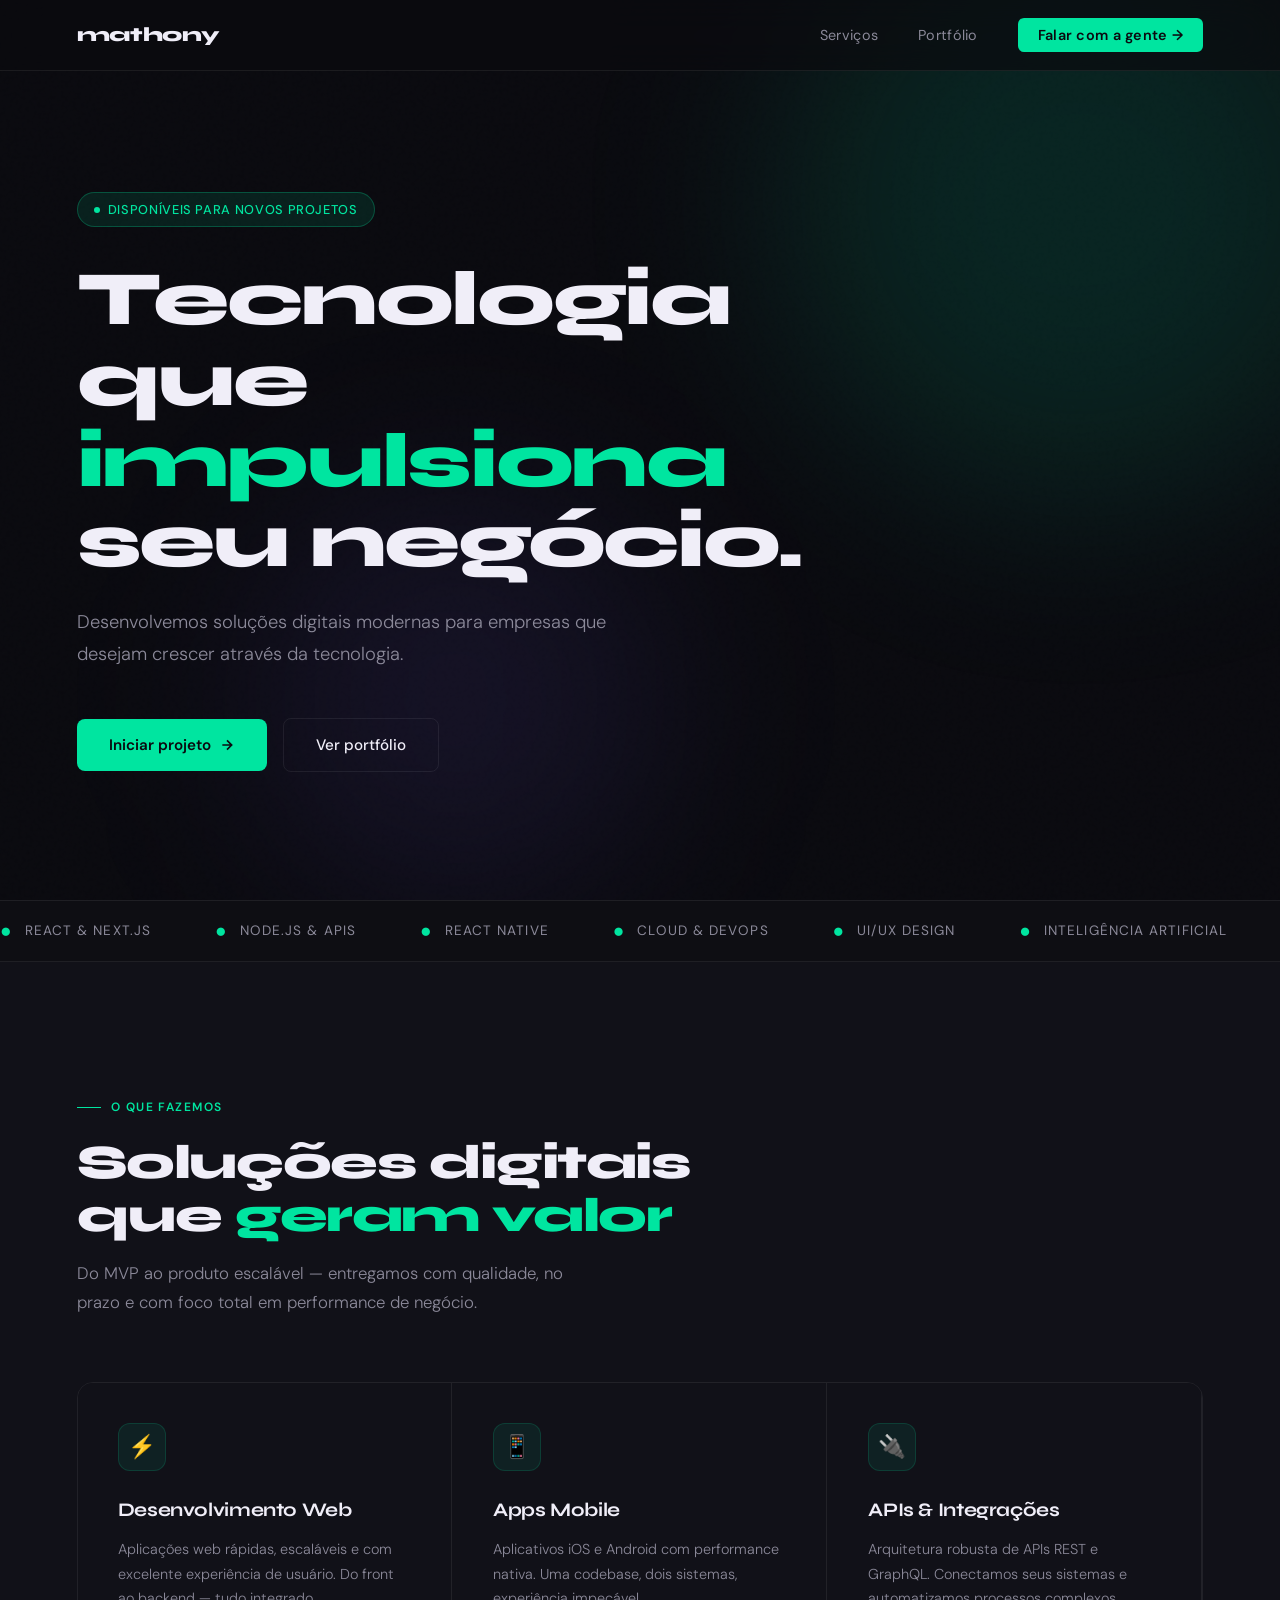
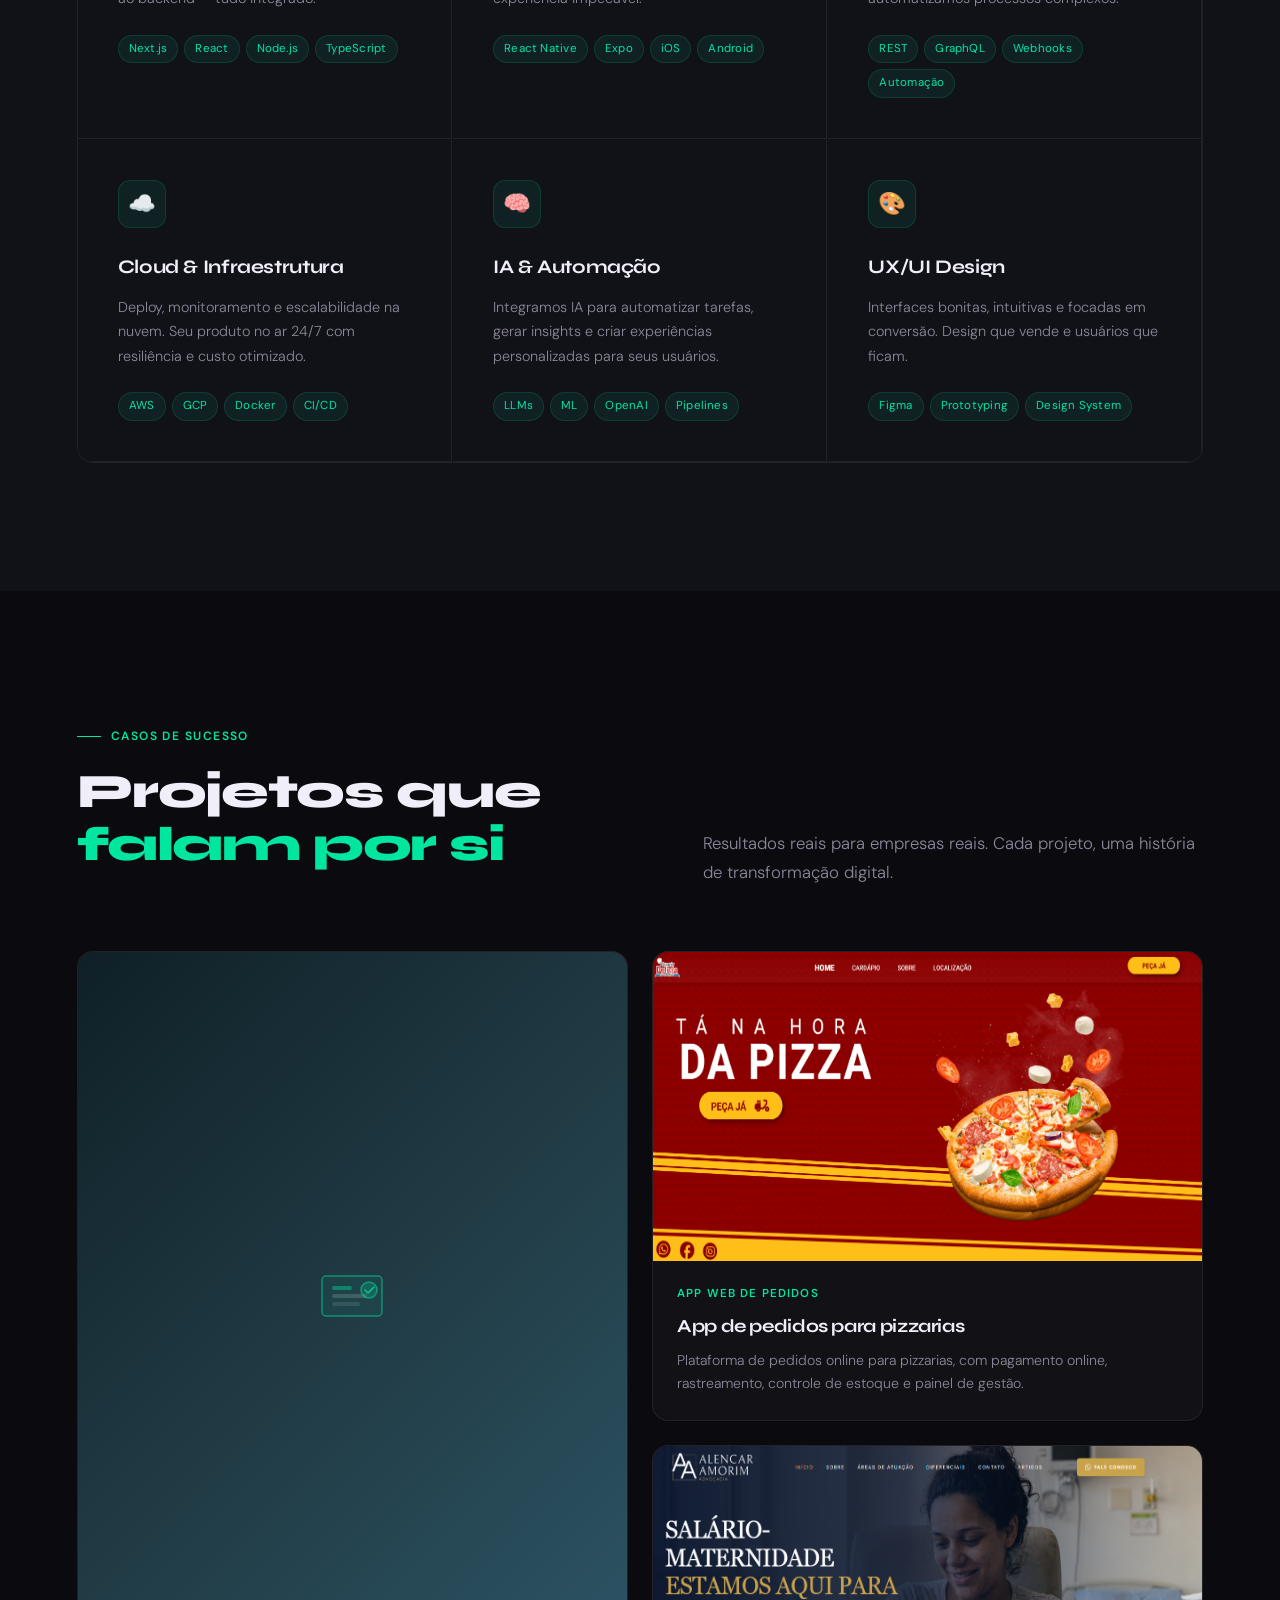
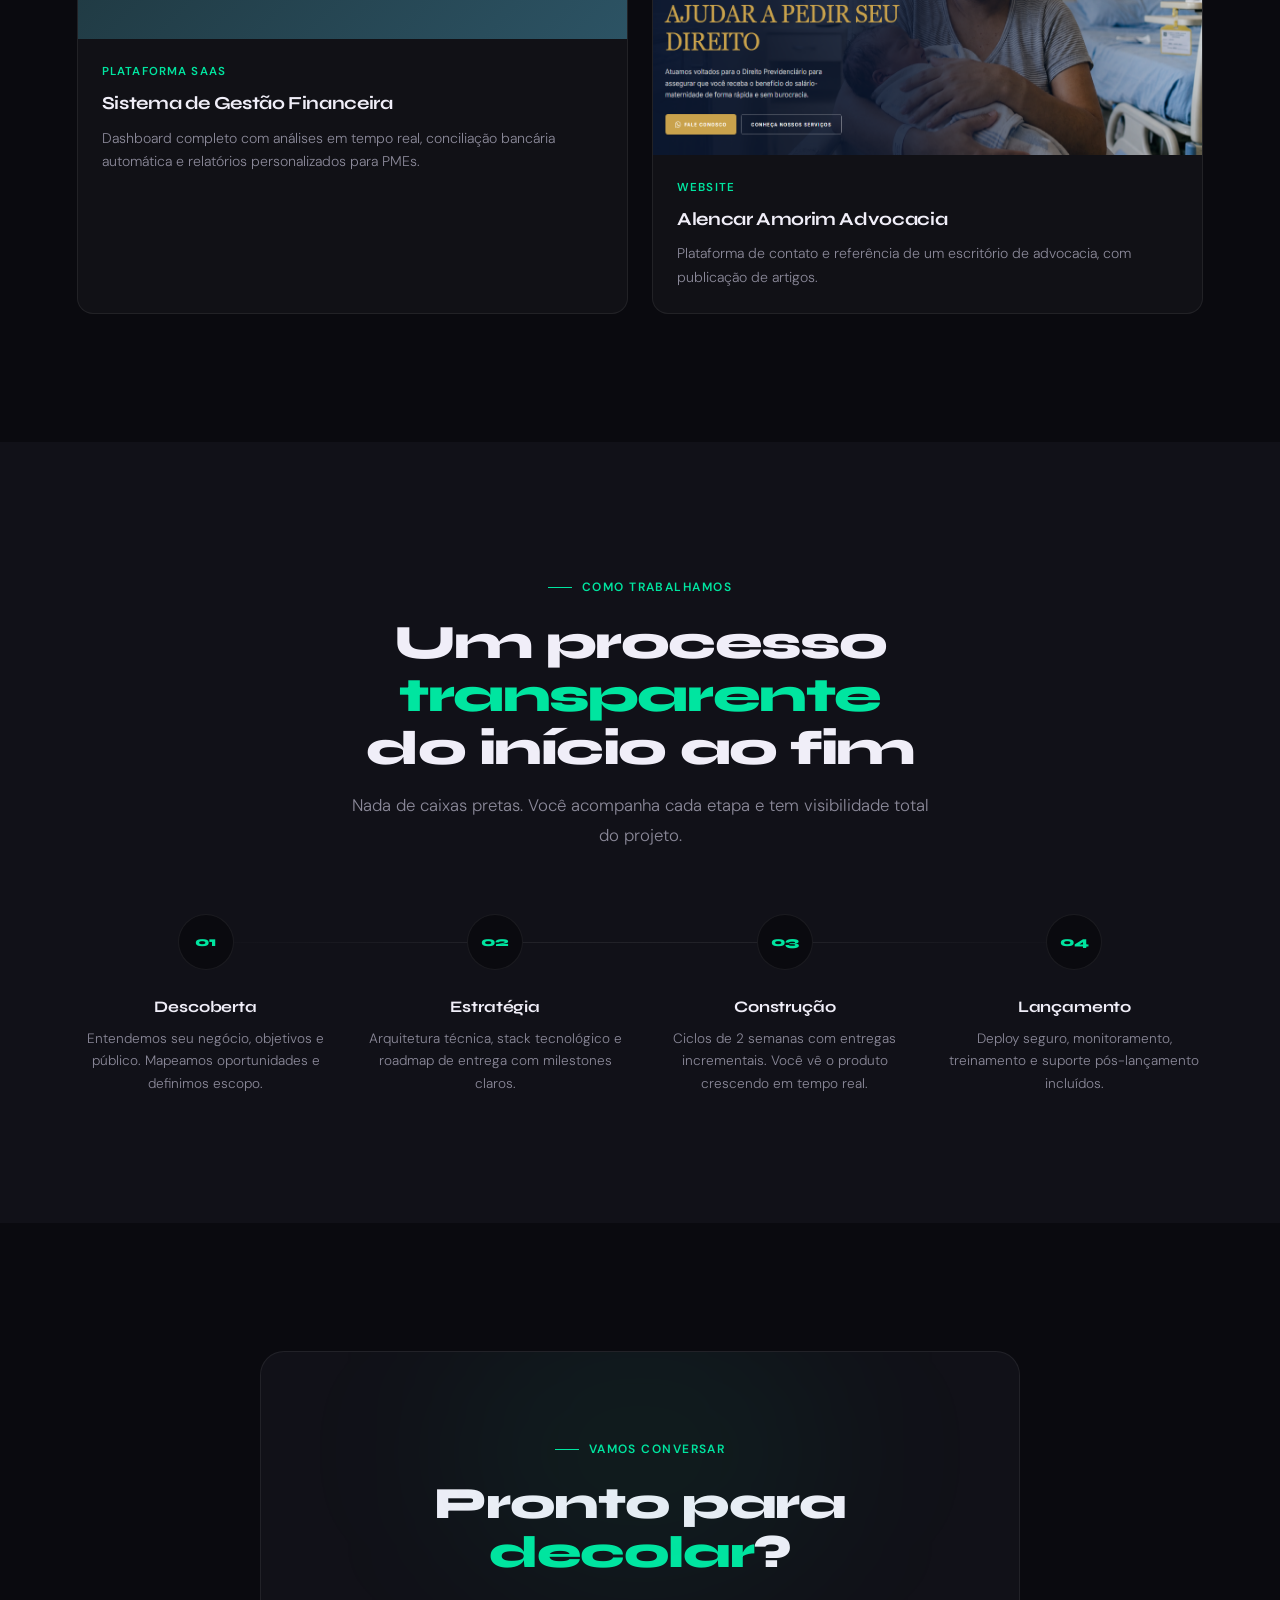
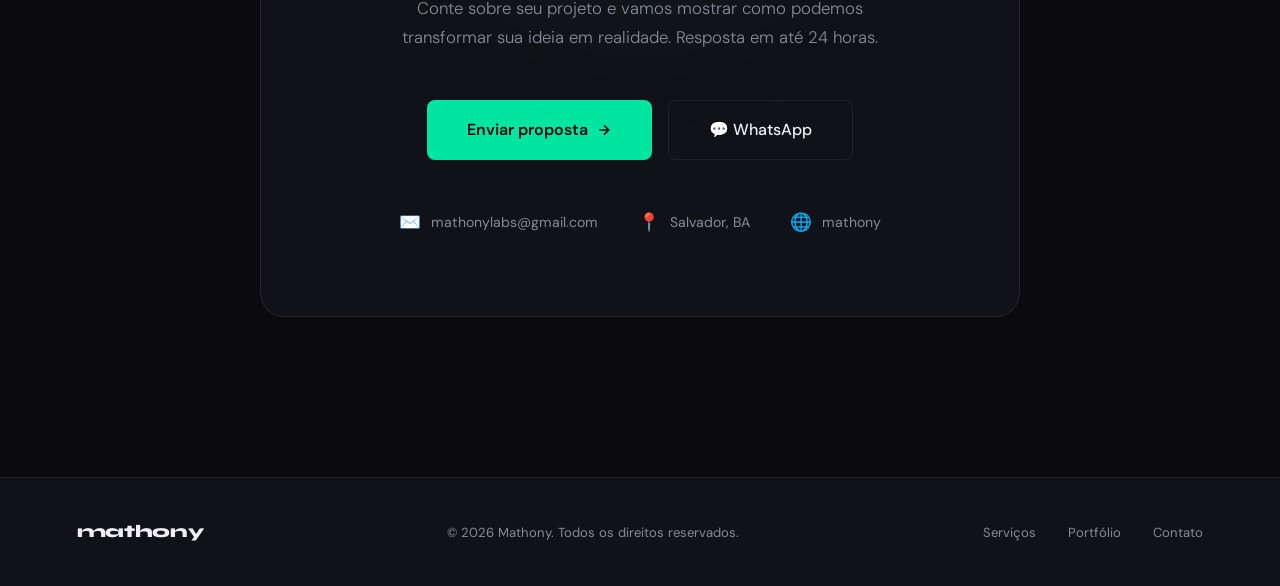
==== commit bdc39f95: "fix: swap project details for Pizzaria" ====
--- a/index.html
+++ b/index.html
@@ -175,24 +175,25 @@
           <!-- <div class="project-result">↑ 340% produtividade financeira</div> -->
         </div>
       </a>
-      <a href="#contato" class="project-card">
+      <a href="https://pizzariadeliciadabahia.com/" target="_blank" class="project-card">
         <div class="project-thumb">
-          <div class="project-visual pv-2">
-            <svg width="70" height="70" viewBox="0 0 70 70" fill="none">
-              <rect x="15" y="8" width="40" height="54" rx="6" stroke="rgba(123,92,246,0.5)" stroke-width="1.5" fill="rgba(123,92,246,0.07)"/>
-              <rect x="25" y="18" width="20" height="2" rx="1" fill="rgba(123,92,246,0.5)"/>
-              <rect x="20" y="25" width="30" height="12" rx="3" fill="rgba(123,92,246,0.15)" stroke="rgba(123,92,246,0.3)" stroke-width="1"/>
-              <rect x="20" y="42" width="13" height="10" rx="2" fill="rgba(123,92,246,0.2)"/>
-              <rect x="37" y="42" width="13" height="10" rx="2" fill="rgba(123,92,246,0.15)"/>
-            </svg>
+          <div class="project-visual pv-3">
+            <!-- <svg width="70" height="70" viewBox="0 0 70 70" fill="none">
+              <circle cx="35" cy="35" r="22" stroke="rgba(20,200,100,0.4)" stroke-width="1.5" fill="rgba(20,200,100,0.05)"/>
+              <circle cx="35" cy="35" r="14" stroke="rgba(20,200,100,0.3)" stroke-width="1" fill="rgba(20,200,100,0.05)"/>
+              <line x1="35" y1="13" x2="35" y2="57" stroke="rgba(20,200,100,0.3)" stroke-width="1"/>
+              <line x1="13" y1="35" x2="57" y2="35" stroke="rgba(20,200,100,0.3)" stroke-width="1"/>
+              <path d="M20 25 Q35 15 50 25 Q35 35 20 25Z" fill="rgba(20,200,100,0.15)"/>
+            </svg> -->
+            <img src="/src/images/deliciadabahia.png" alt="Pizzaria Delicia da Bahia Website">
           </div>
           <div class="project-overlay"></div>
         </div>
         <div class="project-body">
-          <div class="project-cat">App Mobile</div>
-          <div class="project-name">App de Delivery Premium</div>
-          <p class="project-desc">Plataforma de entrega com rastreamento em tempo real, pagamento integrado e painel de gestão para restaurantes.</p>
-          <!-- <div class="project-result">↑ 2.1M pedidos processados</div> -->
+          <div class="project-cat">App web de pedidos</div>
+          <div class="project-name">App de pedidos para pizzarias</div>
+          <p class="project-desc">Plataforma de pedidos online para pizzarias, com pagamento online, rastreamento, controle de estoque e painel de gestão.</p>
+          <!-- <div class="project-result">R$ 12M+ em transações</div> -->
         </div>
       </a>
       <a href="https://advalencaramorim.vercel.app/" target="_blank" class="project-card">
@@ -216,27 +217,6 @@
           <!-- <div class="project-result">R$ 12M+ em transações</div> -->
         </div>
       </a>
-      <a href="https://pizzariadeliciadabahia.com/" target="_blank" class="project-card">
-        <div class="project-thumb">
-          <div class="project-visual pv-3">
-            <!-- <svg width="70" height="70" viewBox="0 0 70 70" fill="none">
-              <circle cx="35" cy="35" r="22" stroke="rgba(20,200,100,0.4)" stroke-width="1.5" fill="rgba(20,200,100,0.05)"/>
-              <circle cx="35" cy="35" r="14" stroke="rgba(20,200,100,0.3)" stroke-width="1" fill="rgba(20,200,100,0.05)"/>
-              <line x1="35" y1="13" x2="35" y2="57" stroke="rgba(20,200,100,0.3)" stroke-width="1"/>
-              <line x1="13" y1="35" x2="57" y2="35" stroke="rgba(20,200,100,0.3)" stroke-width="1"/>
-              <path d="M20 25 Q35 15 50 25 Q35 35 20 25Z" fill="rgba(20,200,100,0.15)"/>
-            </svg> -->
-            <img src="/src/images/deliciadabahia.png" alt="Pizzaria Delicia da Bahia Website">
-          </div>
-          <div class="project-overlay"></div>
-        </div>
-        <div class="project-body">
-          <div class="project-cat">App web de pedidos</div>
-          <div class="project-name">App de pedidos para pizzarias</div>
-          <p class="project-desc">Plataforma de pedidos online para pizzarias, com pagamento online, rastreamento, controle de estoque e painel de gestão.</p>
-          <!-- <div class="project-result">R$ 12M+ em transações</div> -->
-        </div>
-      </a>
     </div>
   </section>
 
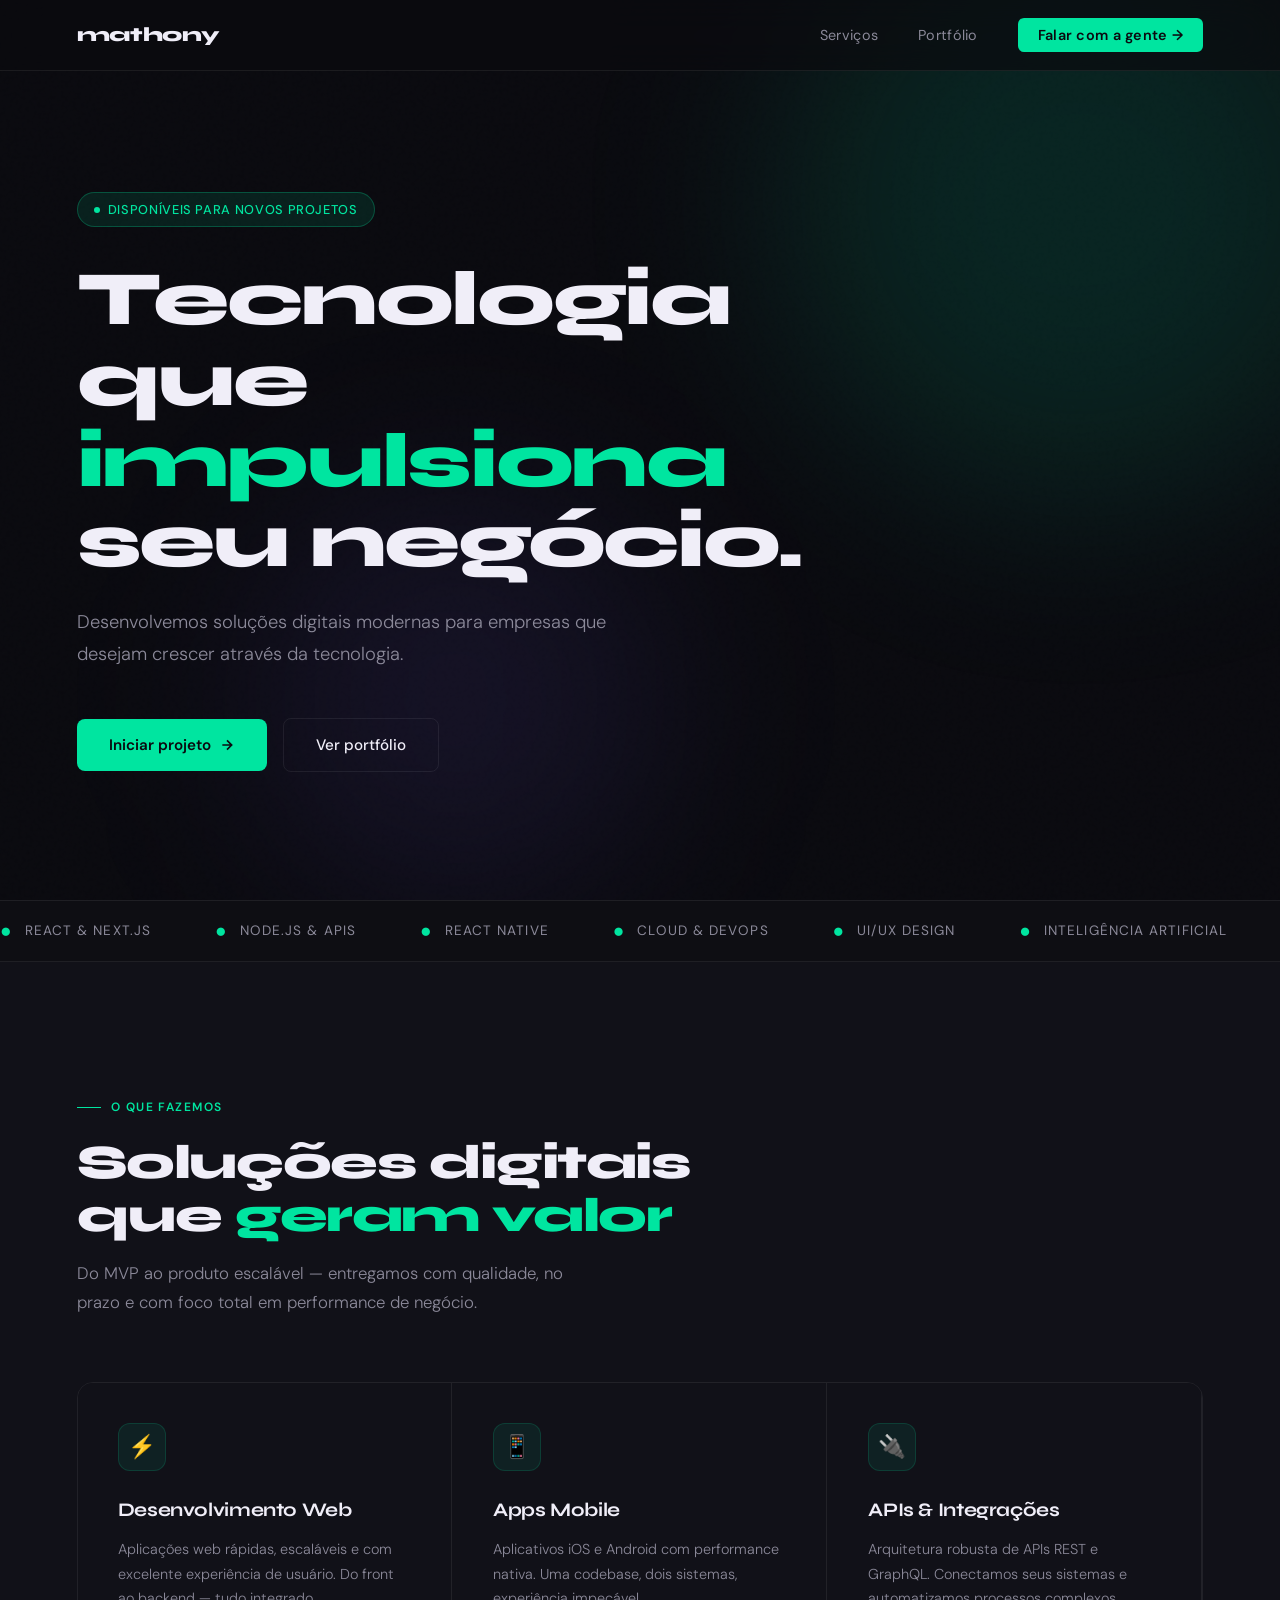
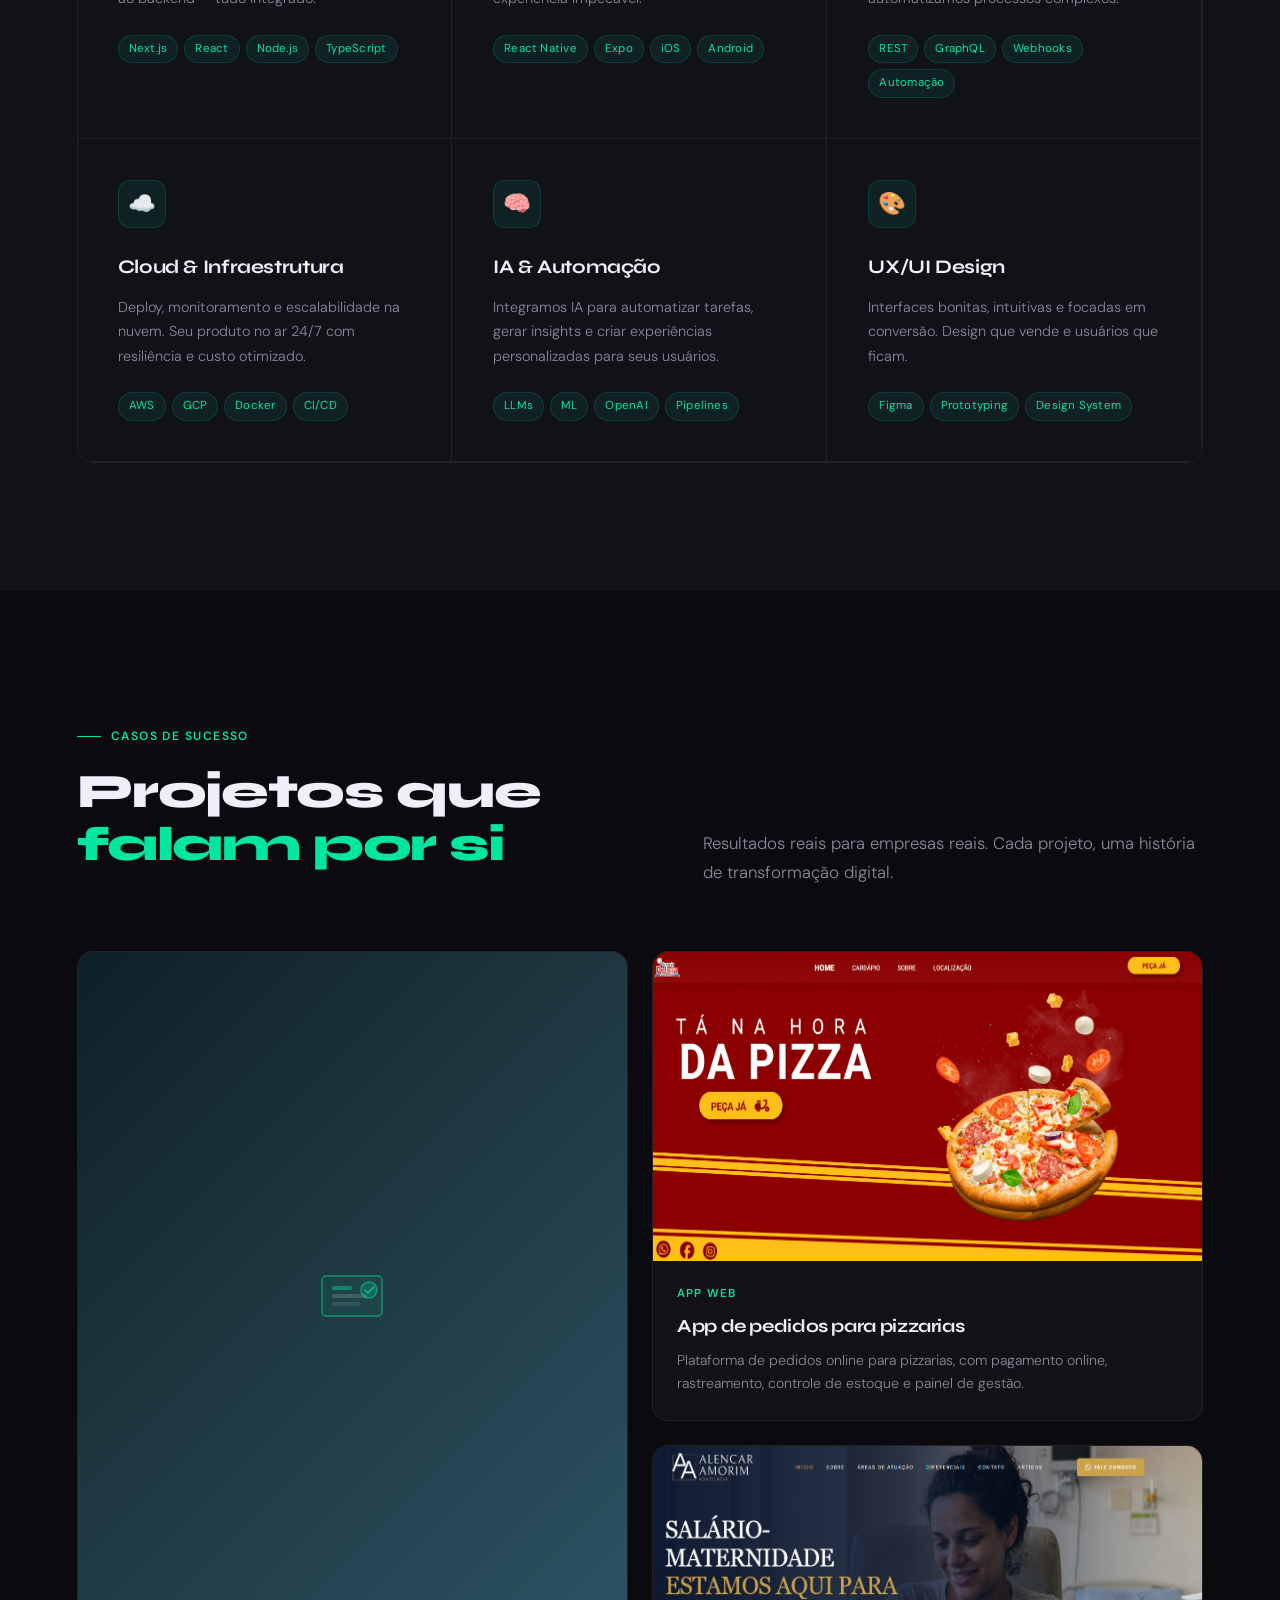
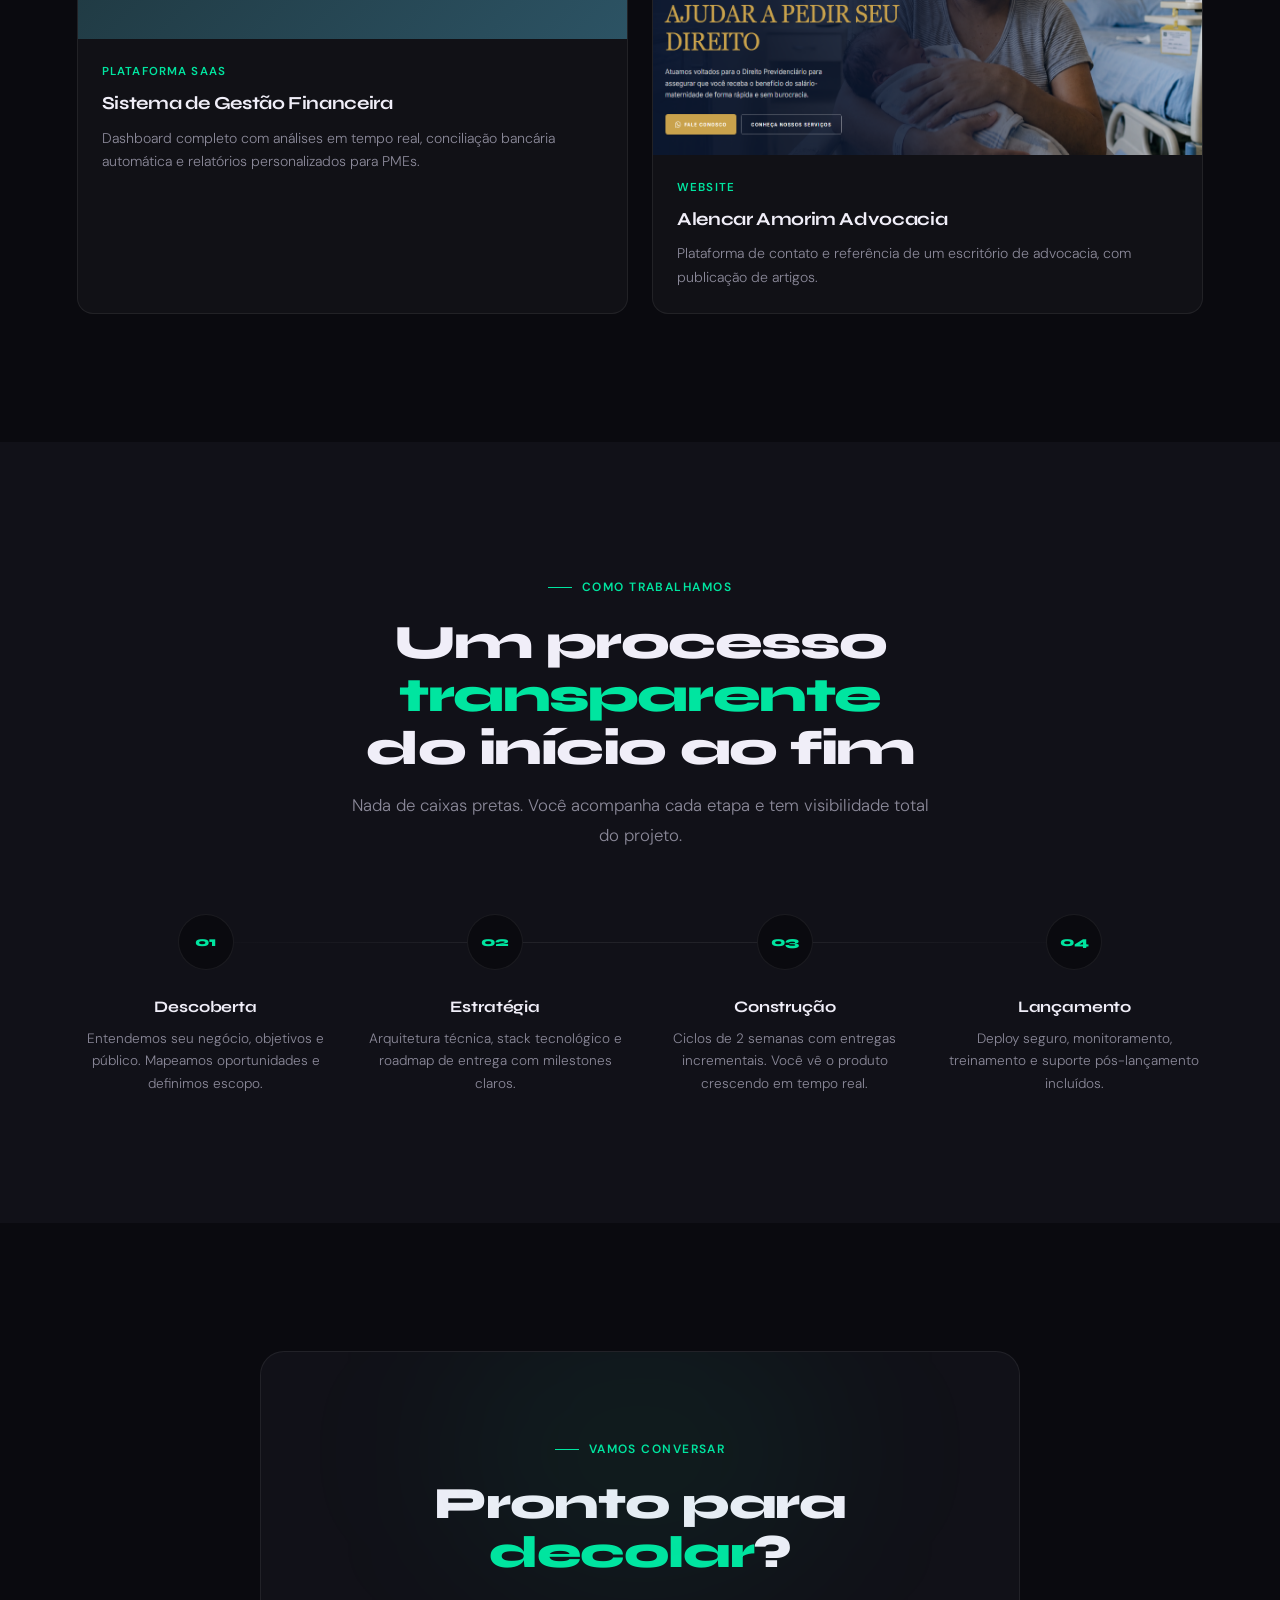
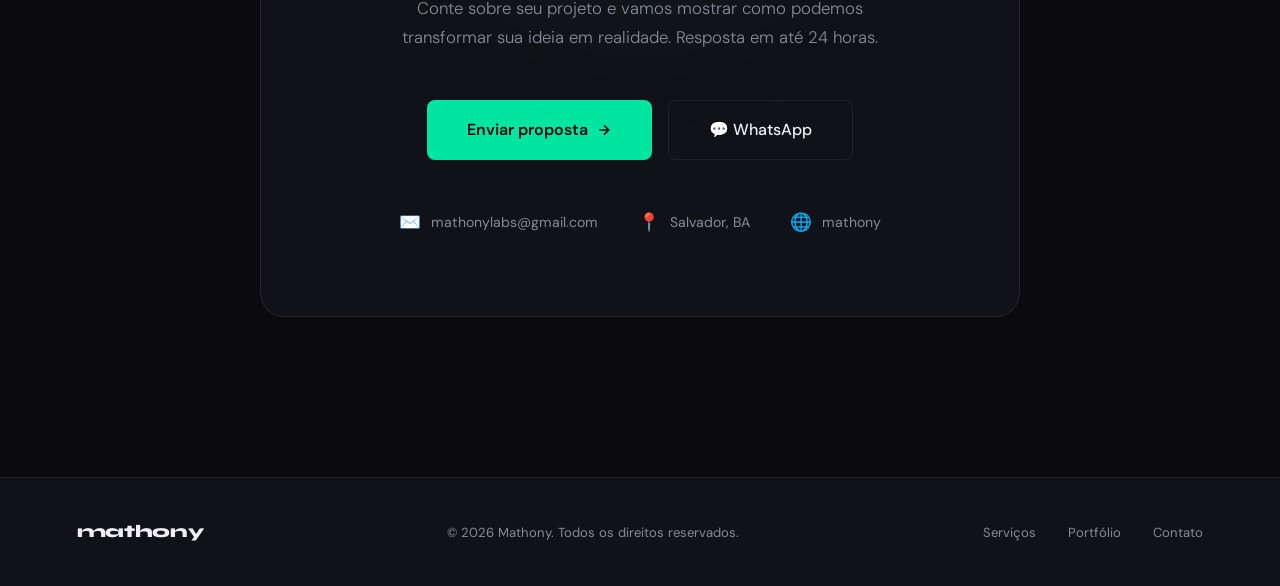
==== commit fcc8ca76: "fix: change project category text in index.html" ====
--- a/index.html
+++ b/index.html
@@ -190,7 +190,7 @@
           <div class="project-overlay"></div>
         </div>
         <div class="project-body">
-          <div class="project-cat">App web de pedidos</div>
+          <div class="project-cat">App web</div>
           <div class="project-name">App de pedidos para pizzarias</div>
           <p class="project-desc">Plataforma de pedidos online para pizzarias, com pagamento online, rastreamento, controle de estoque e painel de gestão.</p>
           <!-- <div class="project-result">R$ 12M+ em transações</div> -->
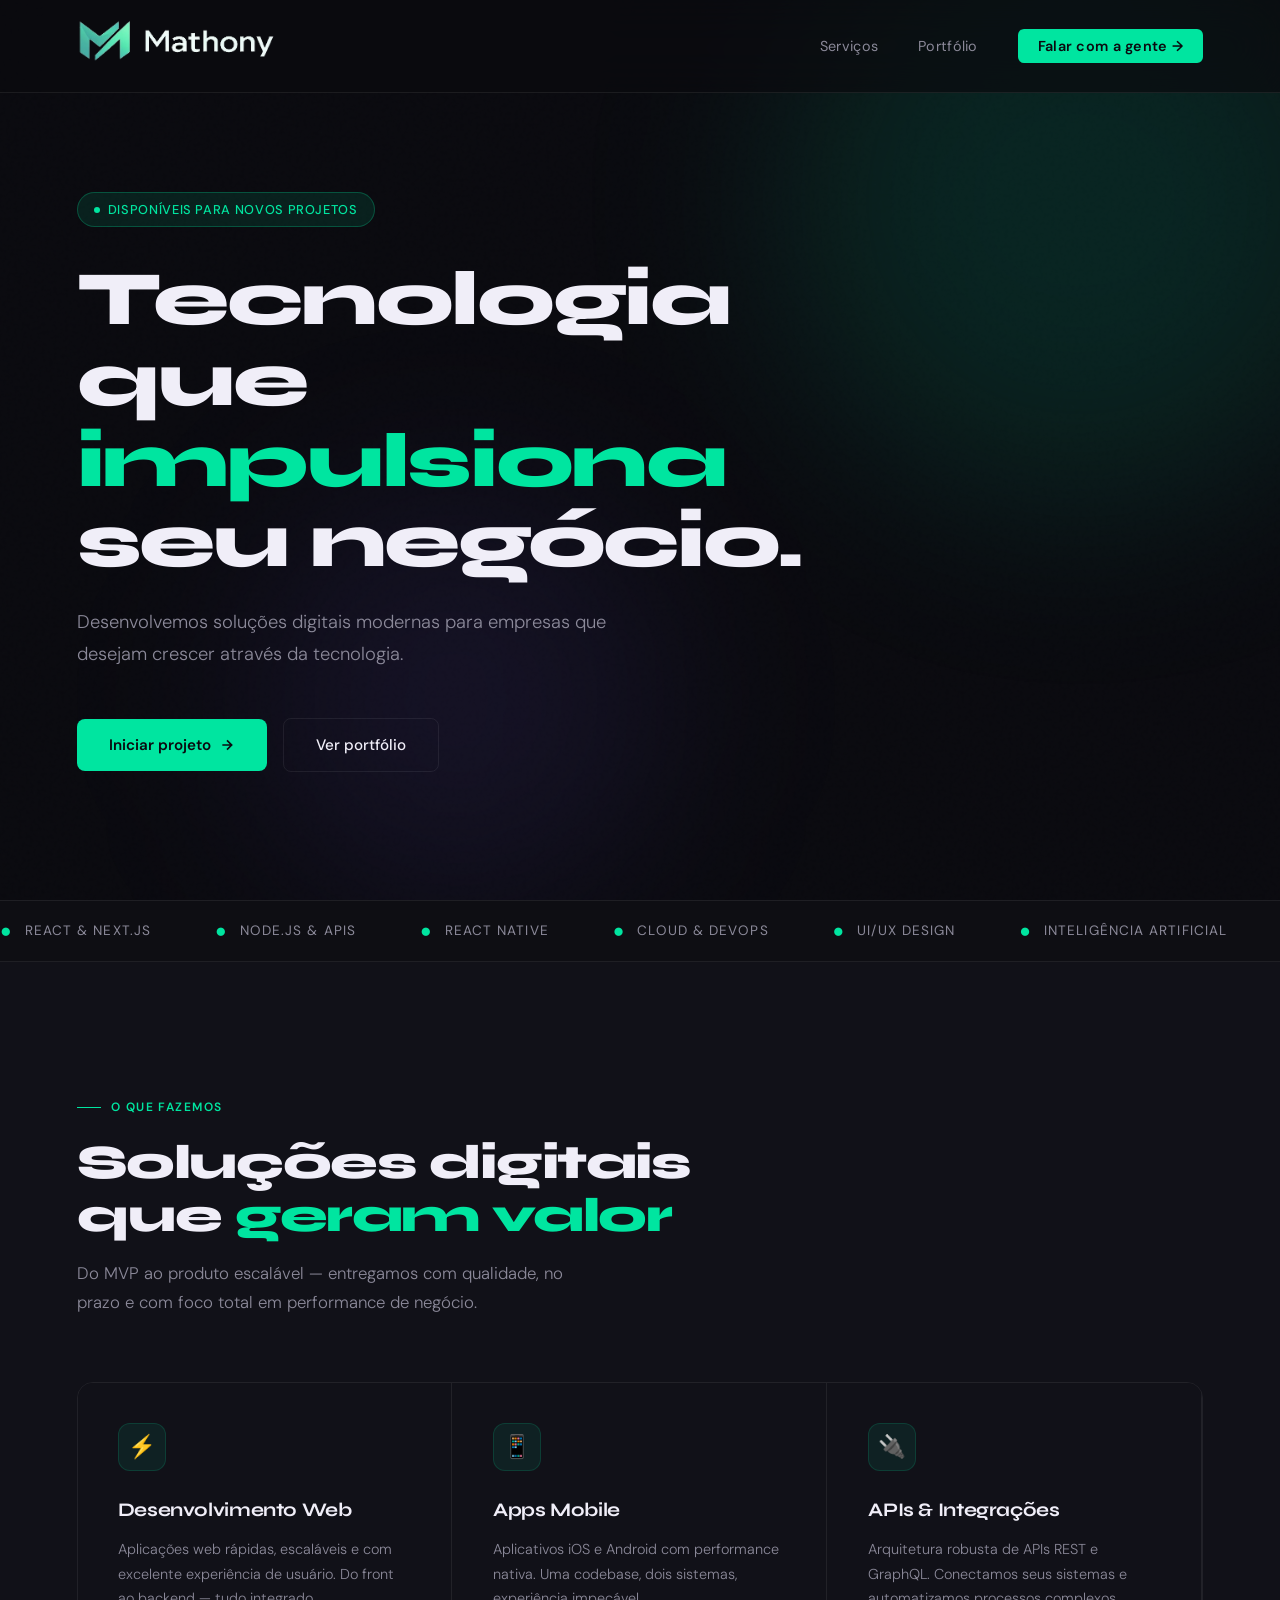
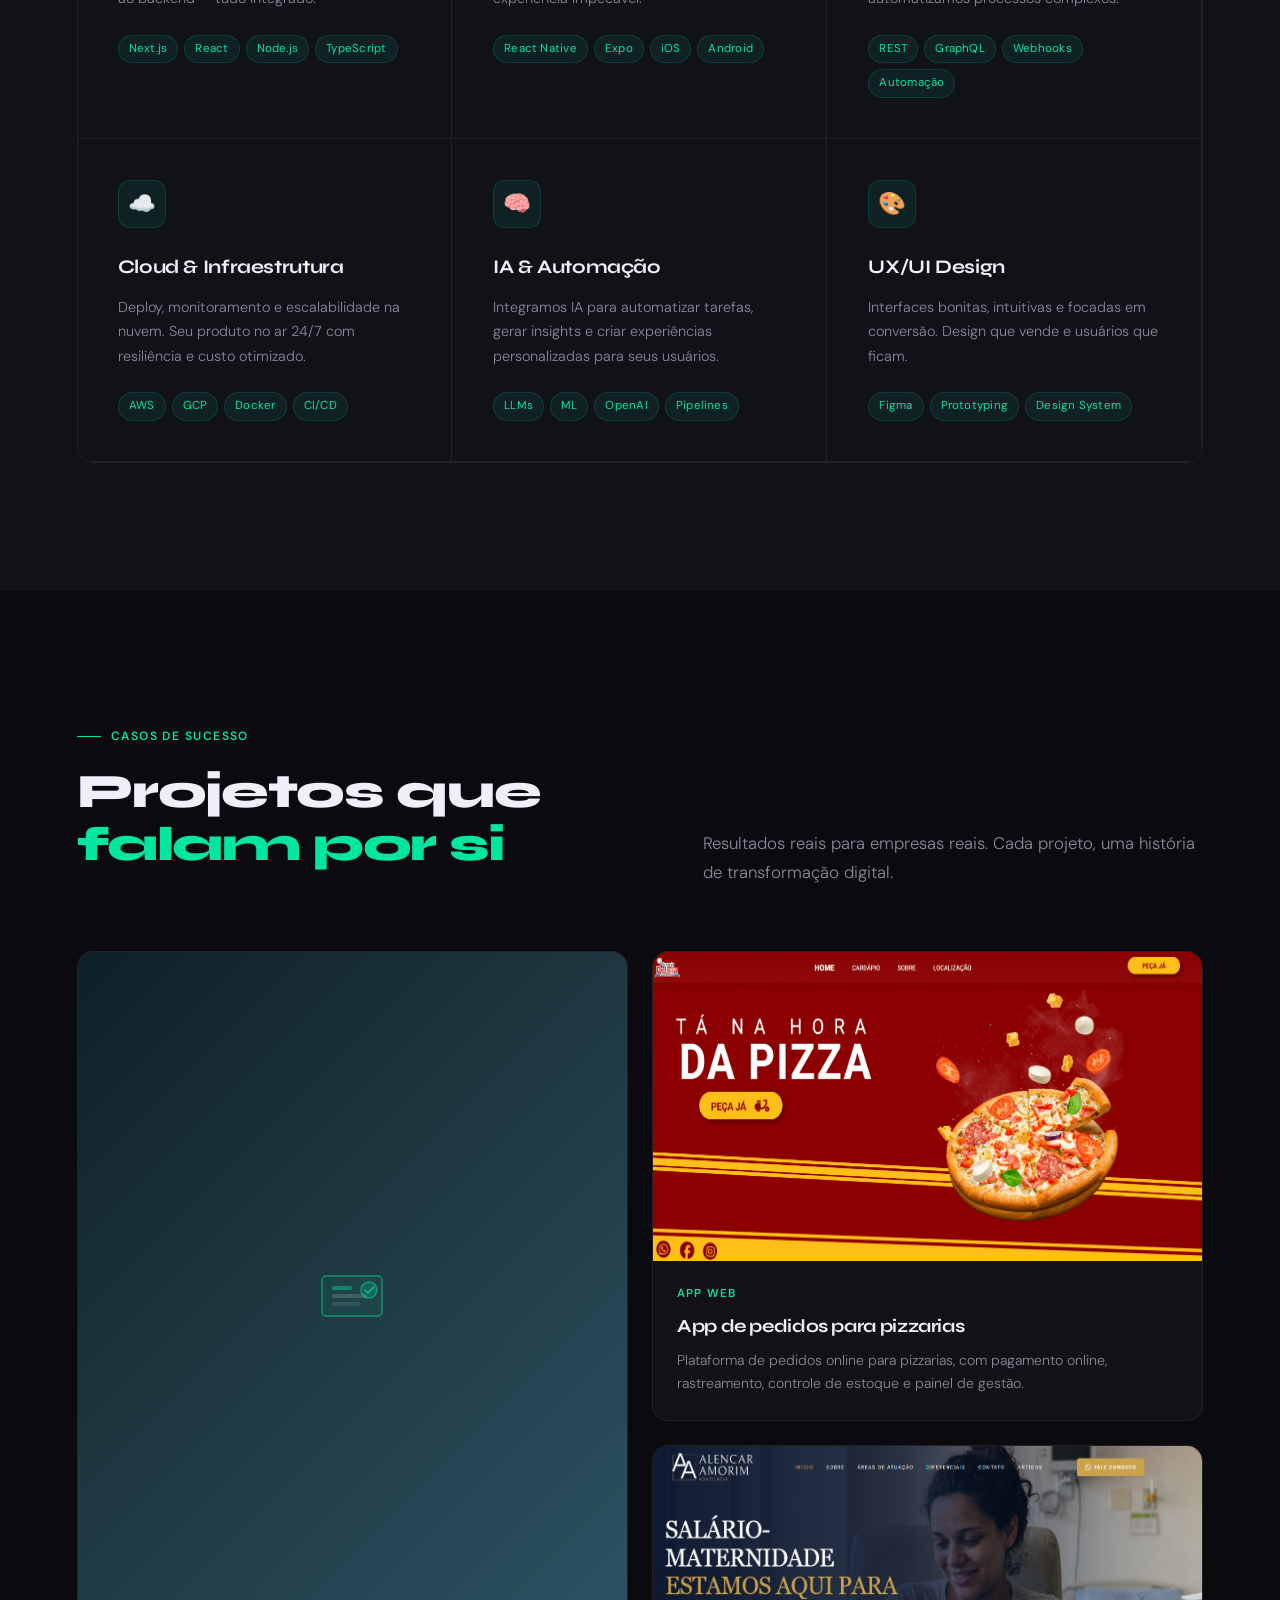
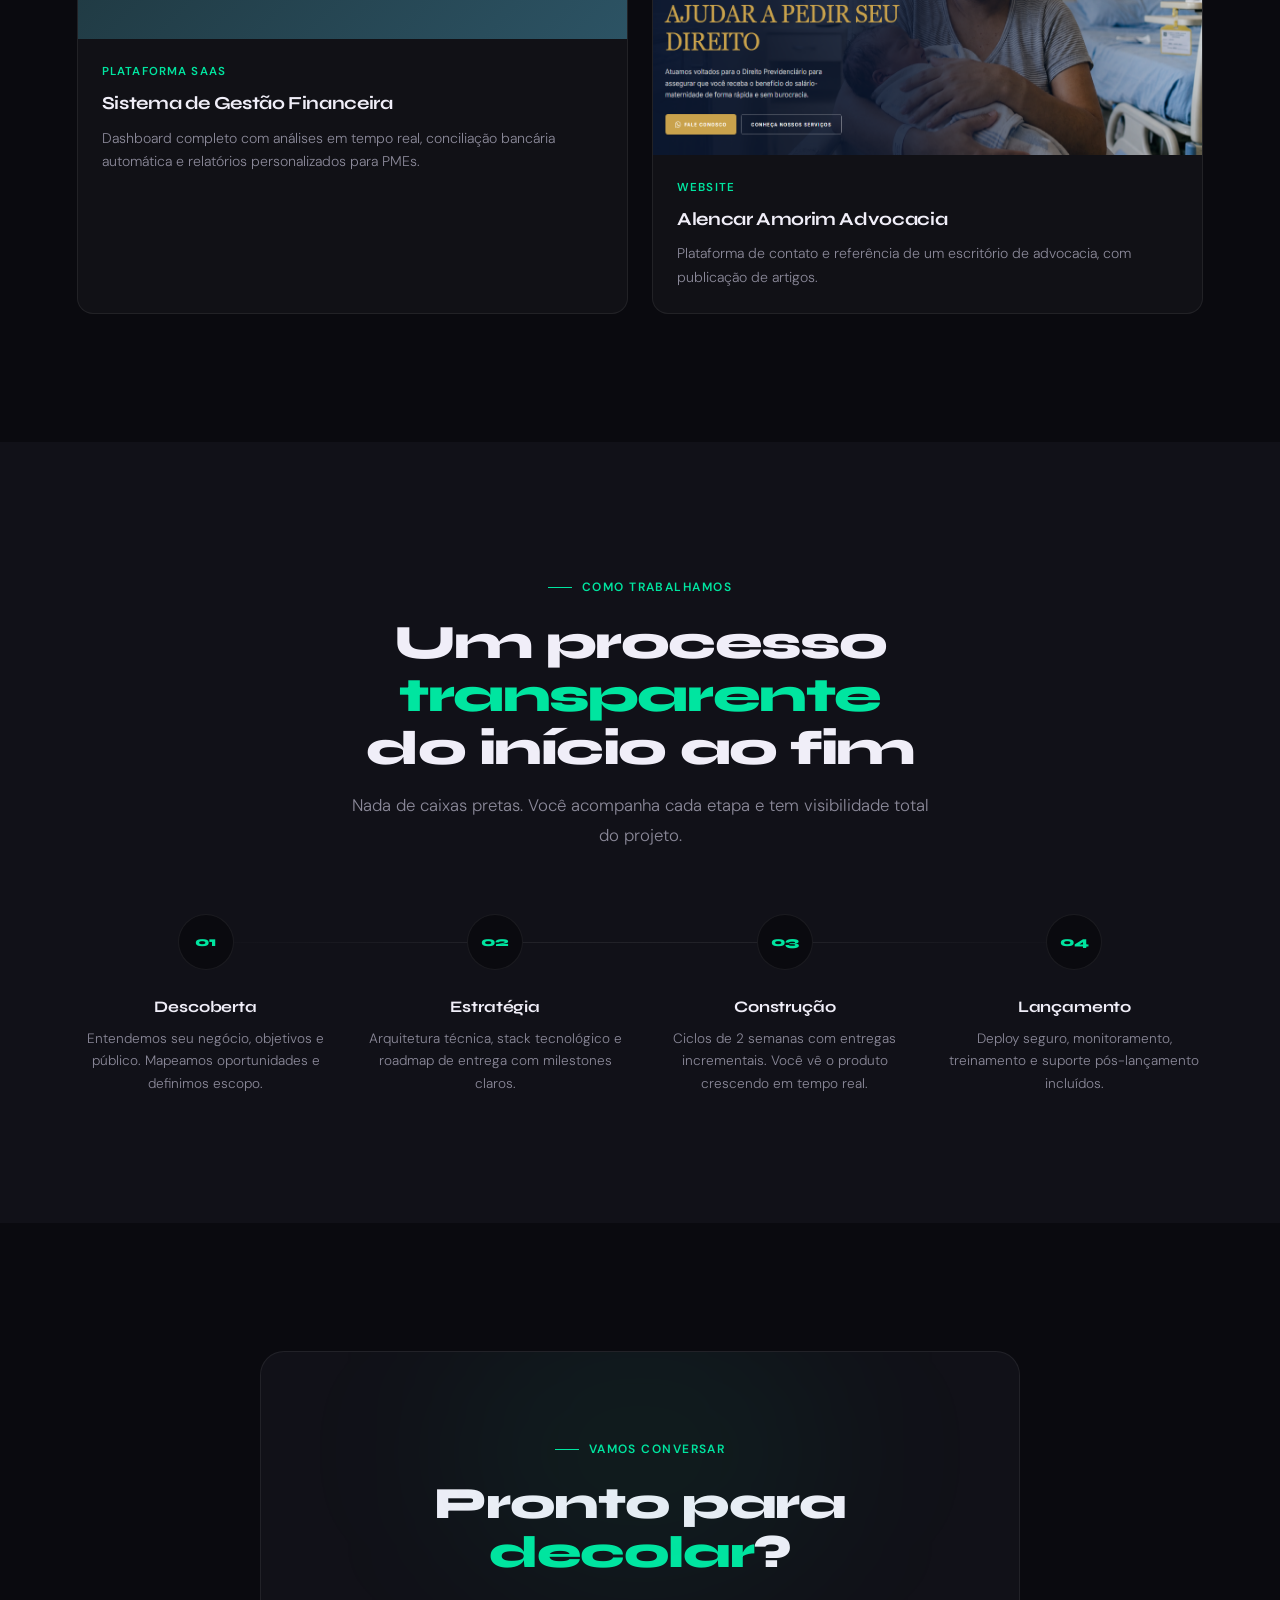
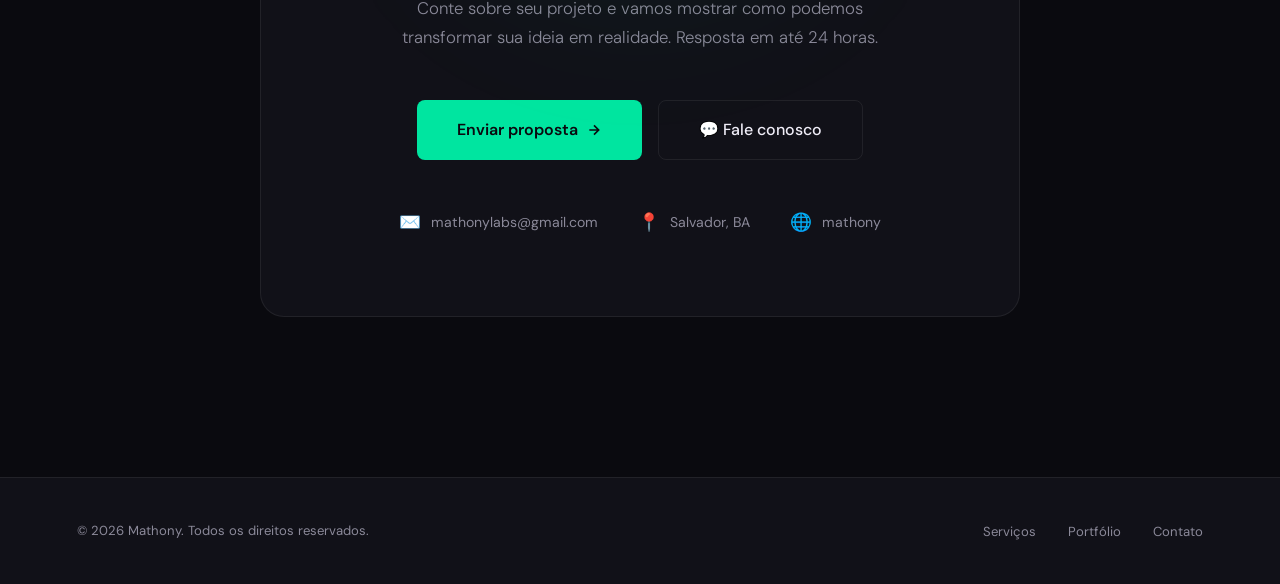
==== commit dbba7137: "feat: logo" ====
--- a/index.html
+++ b/index.html
@@ -5,9 +5,27 @@
     <meta name="viewport" content="width=device-width, initial-scale=1.0">
    
     <title>Mathony</title>
+
+    <link rel="icon" type="image/png" href="src/images/favicon/favicon-96x96.png" sizes="96x96" />
+    <link rel="icon" type="image/svg+xml" href="src/images/favicon/favicon.svg" />
+    <link rel="shortcut icon" href="src/images/favicon/favicon.ico" />
+    <link rel="apple-touch-icon" sizes="180x180" href="src/images/favicon/apple-touch-icon.png" />
+    <link rel="manifest" href="src/images/favicon/site.webmanifest" />
     
+    <meta name="apple-mobile-web-app-title" content="Mathony" />
+    <meta property="og:url" content="https://mathony.com.br">
+    <meta property="og:title" content="Mathony">
+    <meta property="og:description" content="Foco em impulsionar business através da tecnologia.">
+    <meta property="og:image" content="https://mathony.com.br/src/images/logo.png">
+    <meta property="og:image:width" content="1200">
+    <meta property="og:image:height" content="630">
+    <meta property="og:image:type" content="image/jpeg">
+    <meta name="twitter:card" content="summary_large_image">
+    <meta name="twitter:image" content="https://mathony.com.br/src/images/logo.png">
+
     <link rel="preconnect" href="https://fonts.googleapis.com">
     <link href="https://fonts.googleapis.com/css2?family=Syne:wght@400;600;700;800&family=DM+Sans:ital,opsz,wght@0,9..40,300;0,9..40,400;0,9..40,500;1,9..40,300&display=swap" rel="stylesheet">
+    
     <link rel="stylesheet" href="src/global.css">
   </head>
 
@@ -15,7 +33,8 @@
 
   <!-- NAV -->
   <nav>
-    <a href="#" class="logo">mathony</a>
+    <a href="#" class="logo desktop"><img src="src/images/slogan.png" alt="Logo" style="width: 200px;"></a>
+    <a href="#" class="logo mobile"><img src="src/images/logo.png" alt="Logo" style="width: 100px;"></a>
     <ul>
       <li><a href="#servicos">Serviços</a></li>
       <li><a href="#portfolio">Portfólio</a></li>
@@ -365,7 +384,7 @@
           Enviar proposta
           <svg width="16" height="16" viewBox="0 0 24 24" fill="none" stroke="currentColor" stroke-width="2.5"><path d="M5 12h14M12 5l7 7-7 7"/></svg>
         </a>
-        <a href="https://wa.me/5571999999999" target="_blank" class="btn-secondary" style="font-size:1rem; padding:1rem 2.5rem">💬 WhatsApp</a>
+        <a href="https://wa.me/5571999999999" target="_blank" class="btn-secondary" style="font-size:1rem; padding:1rem 2.5rem">💬 Fale conosco</a>
       </div>
       <div class="contact-options">
         <a href="mailto:mathonylabs@gmail.com" class="contact-opt">
@@ -383,7 +402,6 @@
 
   <!-- FOOTER -->
   <footer>
-    <a href="#" class="logo">mathony</a>
     <span class="footer-copy">© 2026 Mathony. Todos os direitos reservados.</span>
     <ul class="footer-links">
       <li><a href="#servicos">Serviços</a></li>
--- a/src/global.css
+++ b/src/global.css
@@ -64,6 +64,10 @@
 list-style: none;
 display: flex;
 gap: 2.5rem;
+}
+
+.logo.mobile{
+display: none;
 }
 
 nav ul a {
@@ -891,6 +895,12 @@
 .process-steps { grid-template-columns: 1fr 1fr; }
 .testimonials-grid { grid-template-columns: 1fr; }
 nav ul { display: none; }
+.logo.mobile{
+display: inline;
+}
+.logo.desktop{
+display: none;
+}
 .hero-stats { gap: 2rem; flex-wrap: wrap; }
 .cta-box { padding: 3rem 2rem; }
 }
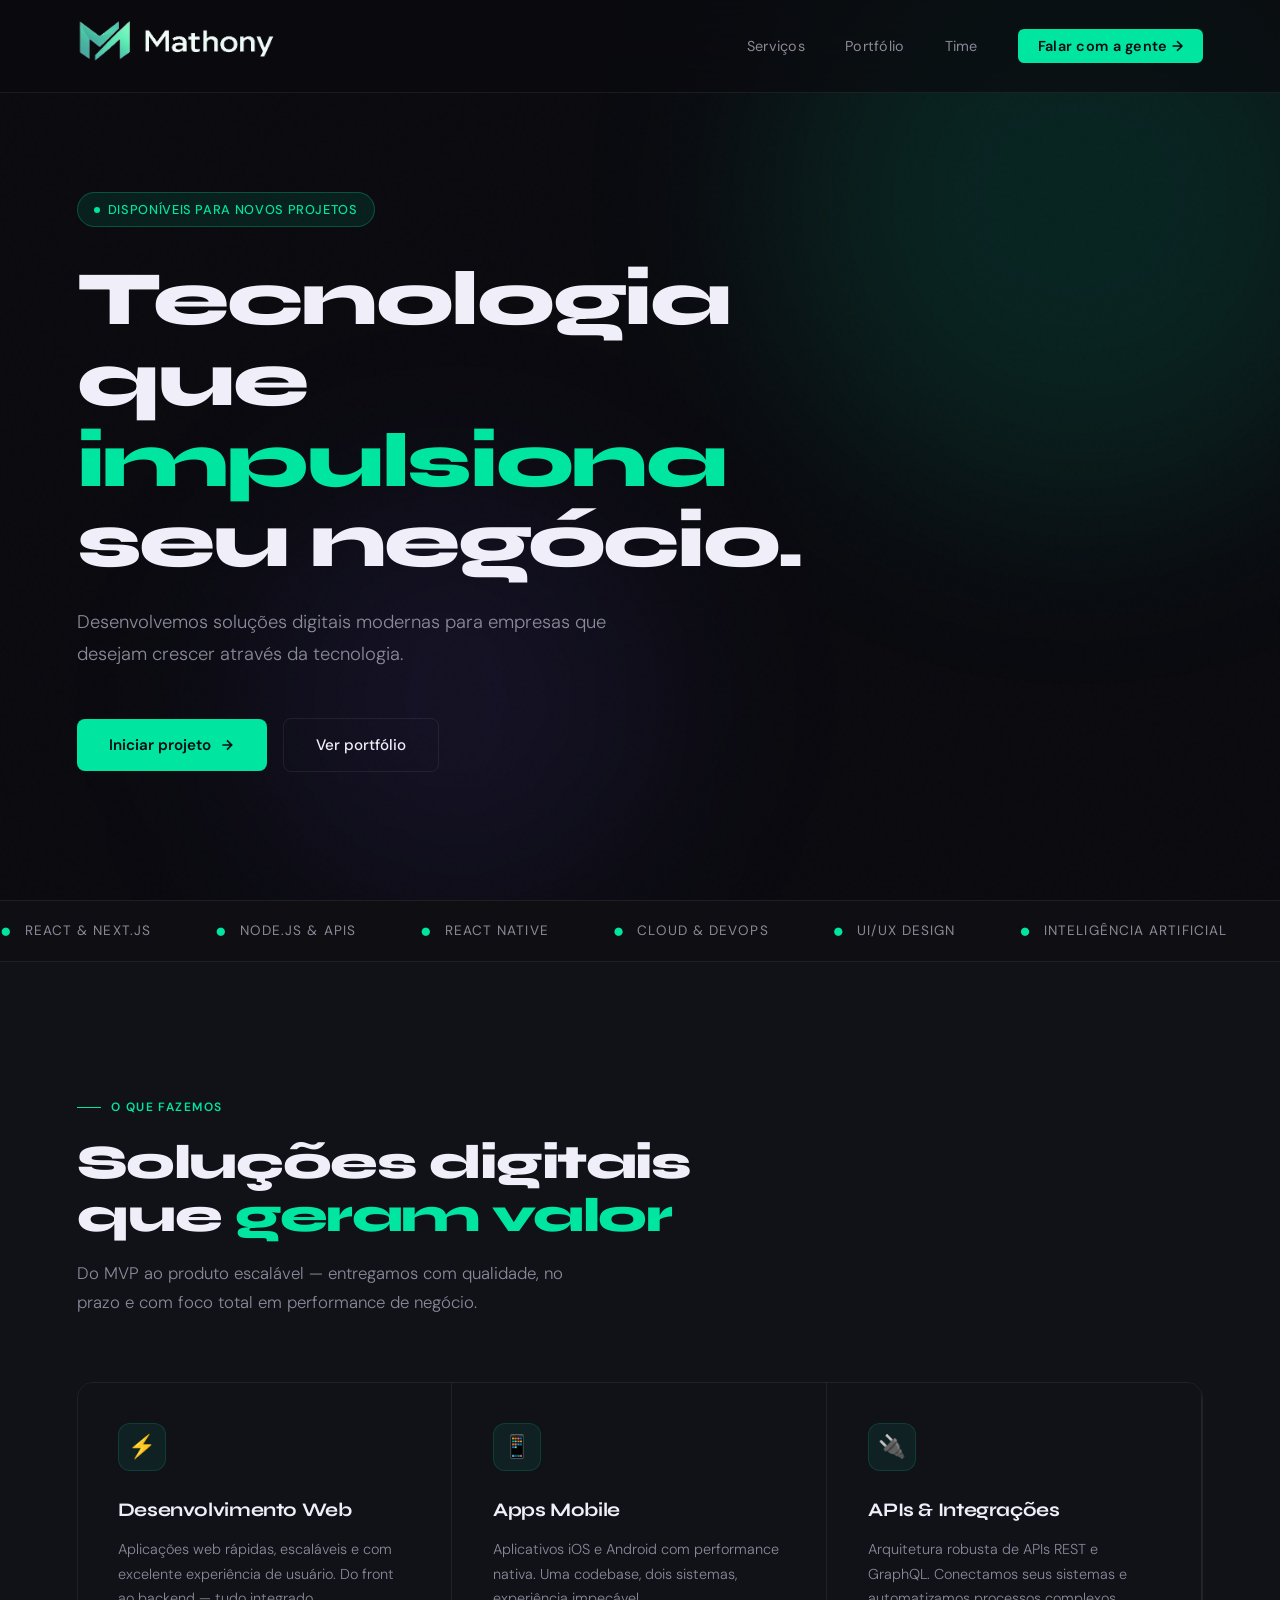
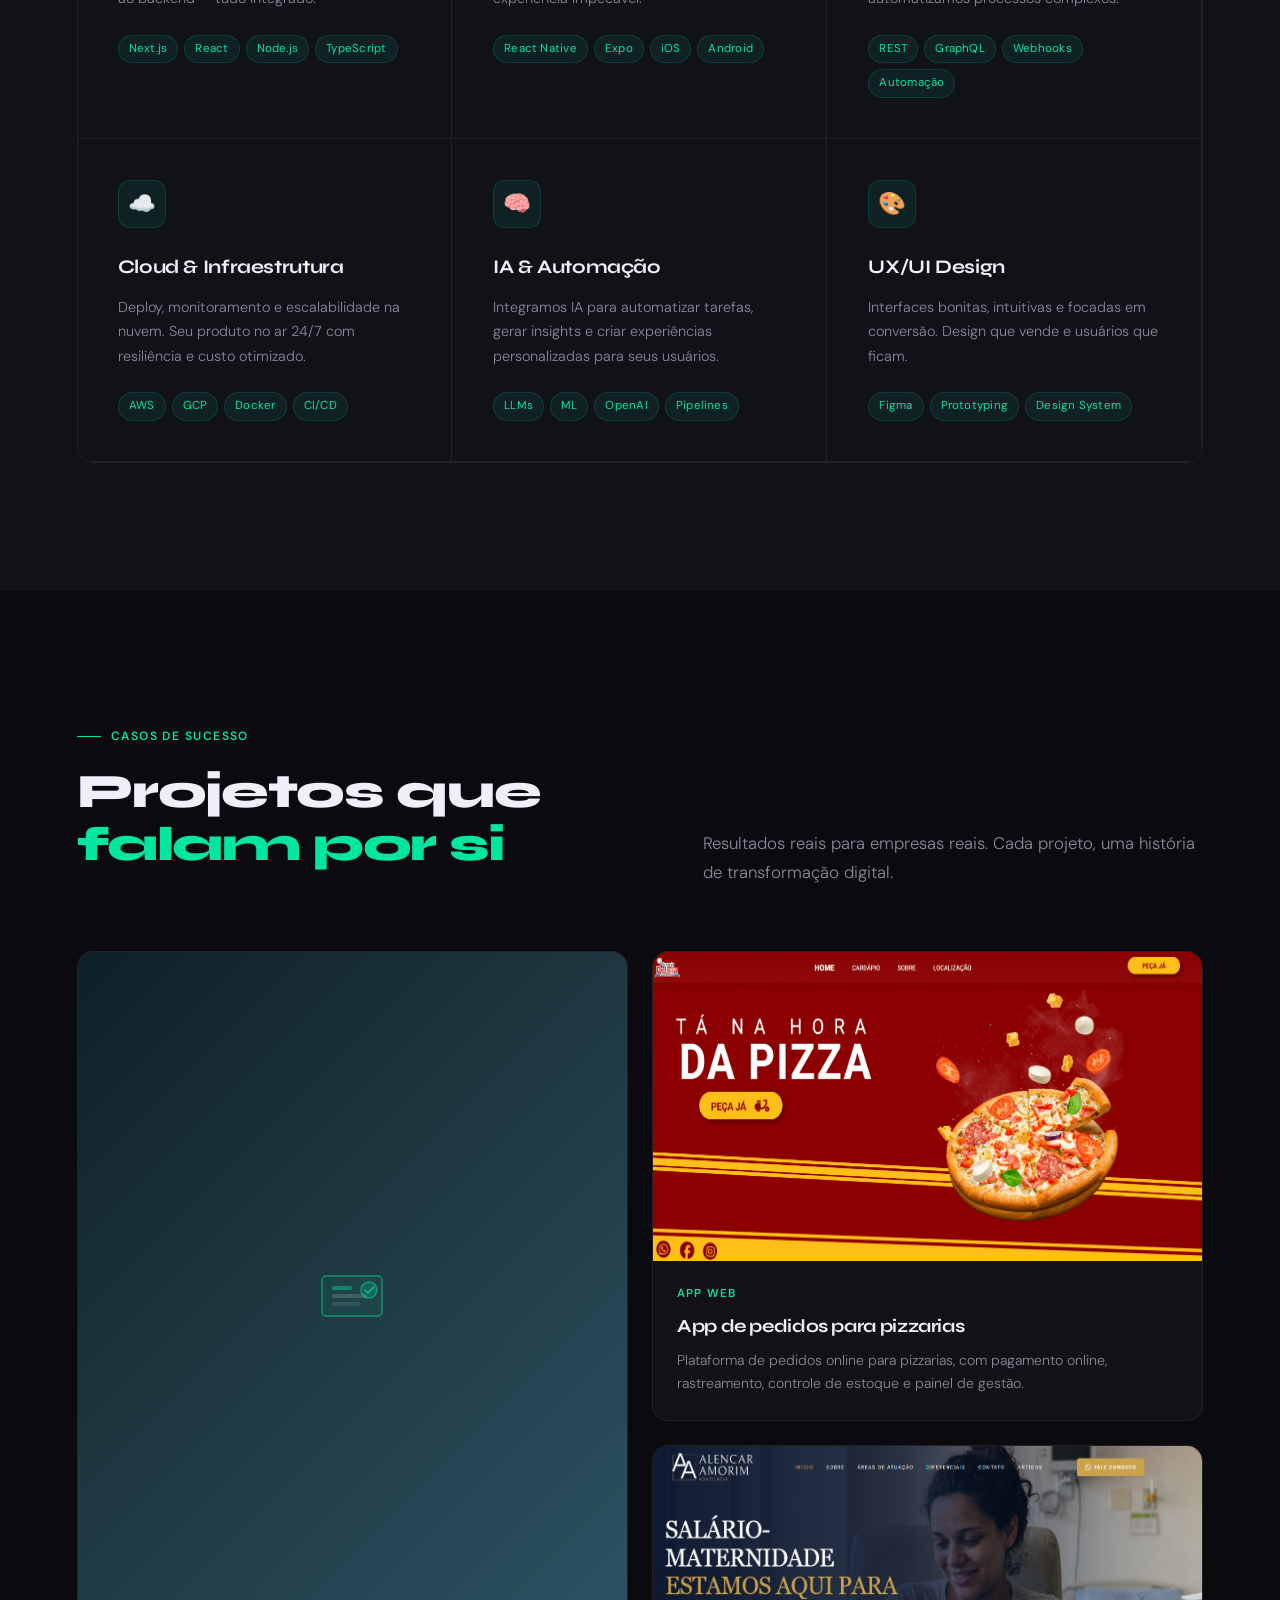
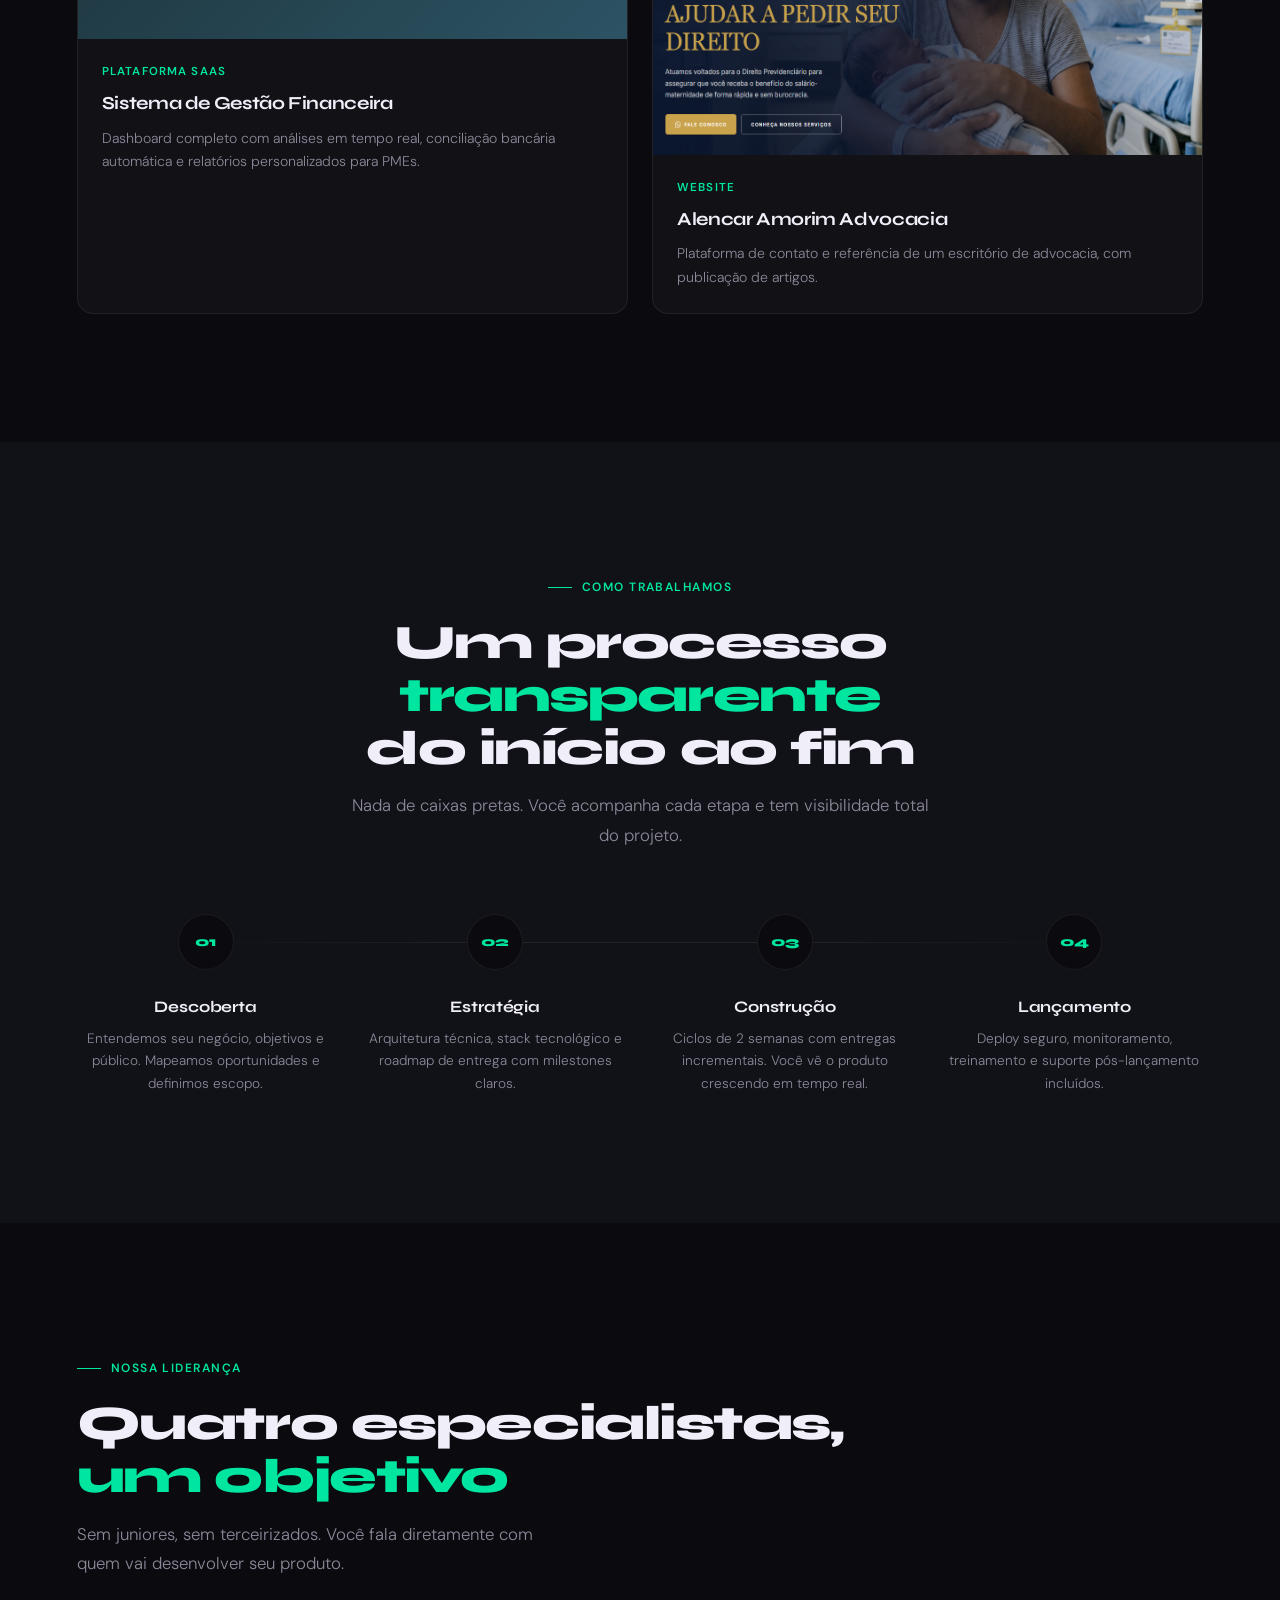
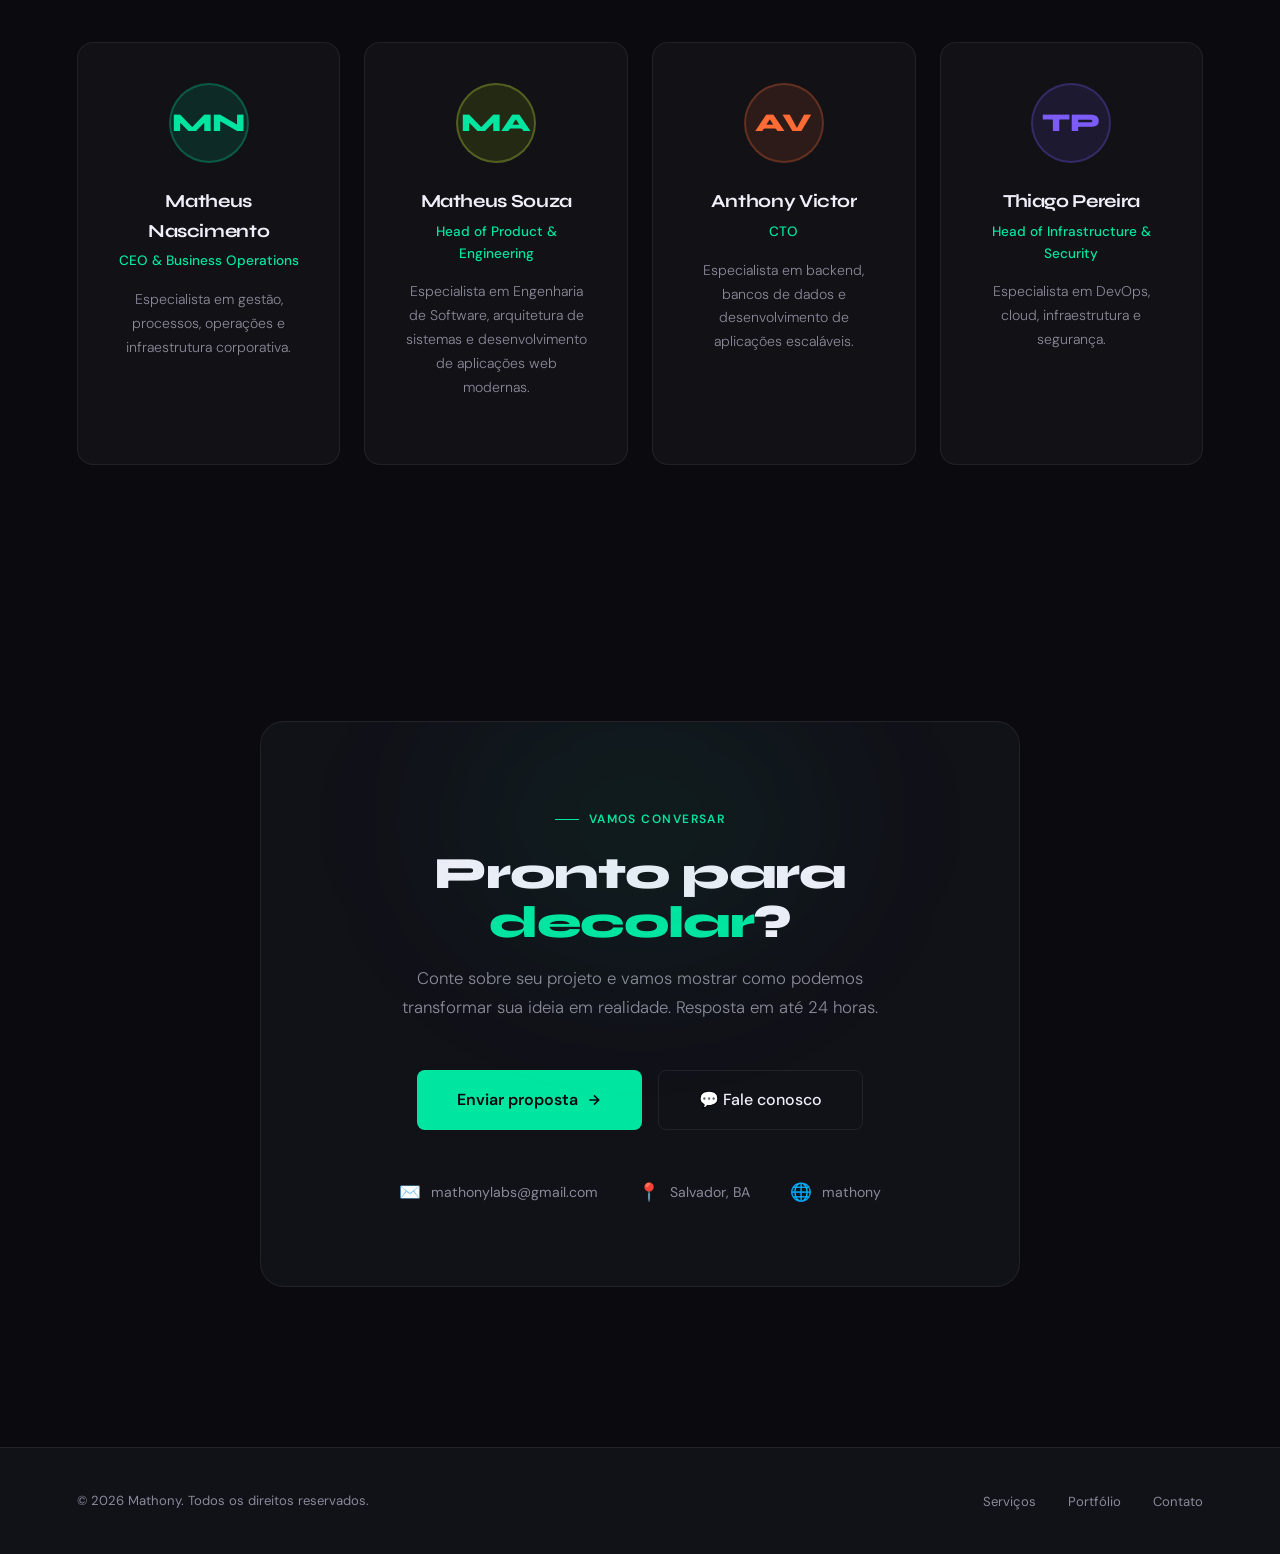
==== commit 4cc7904e: "feat: Revise team section and update Open Graph meta tags Updated team section with new roles and de" ====
--- a/index.html
+++ b/index.html
@@ -14,8 +14,8 @@
     
     <meta name="apple-mobile-web-app-title" content="Mathony" />
     <meta property="og:url" content="https://mathony.com.br">
-    <meta property="og:title" content="Mathony">
-    <meta property="og:description" content="Foco em impulsionar business através da tecnologia.">
+    <meta property="og:title" content="Foco em impulsionar business através da tecnologia - Mathony">
+    <meta property="og:description" content="Especializada no desenvolvimento de soluções digitais sob medida. Unimos negócios, engenharia de software, infraestrutura e inovação para criar sistemas, plataformas e aplicações que geram resultados reais para empresas de todos os portes. ">
     <meta property="og:image" content="https://mathony.com.br/src/images/logo.png">
     <meta property="og:image:width" content="1200">
     <meta property="og:image:height" content="630">
@@ -38,7 +38,7 @@
     <ul>
       <li><a href="#servicos">Serviços</a></li>
       <li><a href="#portfolio">Portfólio</a></li>
-      <!-- <li><a href="#time">Time</a></li> -->
+      <li><a href="#time">Time</a></li>
       <!-- <li><a href="#depoimentos">Clientes</a></li> -->
       <li><a href="#contato" class="nav-cta">Falar com a gente →</a></li>
     </ul>
@@ -271,63 +271,63 @@
   </section>
 
   <!-- TEAM -->
-  <!-- <section id="time">
+  <section id="time">
     <div class="fade-up">
-      <div class="section-label">O time</div>
+      <div class="section-label">Nossa Liderança</div>
       <h2>Quatro especialistas,<br><em>um objetivo</em></h2>
       <p class="section-sub">Sem juniores, sem terceirizados. Você fala diretamente com quem vai desenvolver seu produto.</p>
     </div>
     <div class="team-grid stagger">
       <div class="team-card">
-        <div class="avatar av-0">MA</div>
-        <div class="member-name">Matheus Souza</div>
-        <div class="member-role">Tech Lead & Full-Stack</div>
-        <p class="member-bio">8 anos desenvolvendo produtos digitais. Especialista em arquitetura escalável e performance. Já liderou times em startups Series B.</p>
-        <div class="member-skills">
+        <div class="avatar av-1">MN</div>
+        <div class="member-name">Matheus Nascimento</div>
+        <div class="member-role">CEO & Business Operations</div>
+        <p class="member-bio">Especialista em gestão, processos, operações e infraestrutura corporativa.</p>
+        <!-- <div class="member-skills">
           <span class="skill-tag">React</span>
           <span class="skill-tag">Node.js</span>
           <span class="skill-tag">AWS</span>
           <span class="skill-tag">TypeScript</span>
-        </div>
+        </div> -->
       </div>
       <div class="team-card">
-        <div class="avatar av-1">MN</div>
-        <div class="member-name">Matheus Nascimento</div>
-        <div class="member-role">Tech Lead & Full-Stack</div>
-        <p class="member-bio">8 anos desenvolvendo produtos digitais. Especialista em arquitetura escalável e performance. Já liderou times em startups Series B.</p>
-        <div class="member-skills">
+        <div class="avatar av-0">MA</div>
+        <div class="member-name">Matheus Souza</div>
+        <div class="member-role">Head of Product & Engineering</div>
+        <p class="member-bio">Especialista em Engenharia de Software, arquitetura de sistemas e desenvolvimento de aplicações web modernas.</p>
+        <!-- <div class="member-skills">
           <span class="skill-tag">React</span>
           <span class="skill-tag">Node.js</span>
           <span class="skill-tag">AWS</span>
           <span class="skill-tag">TypeScript</span>
-        </div>
+        </div> -->
+      </div>
+     <div class="team-card">
+        <div class="avatar av-3">AV</div>
+        <div class="member-name">Anthony Victor</div>
+        <div class="member-role">CTO</div>
+        <p class="member-bio">Especialista em backend, bancos de dados e desenvolvimento de aplicações escaláveis.</p>
+        <!-- <div class="member-skills">
+          <span class="skill-tag">Python</span>
+          <span class="skill-tag">PostgreSQL</span>
+          <span class="skill-tag">Docker</span>
+          <span class="skill-tag">Kubernetes</span>
+        </div> -->
       </div>
       <div class="team-card">
         <div class="avatar av-2">TP</div>
         <div class="member-name">Thiago Pereira</div>
-        <div class="member-role">UX Designer & Frontend</div>
-        <p class="member-bio">Combina beleza e funcionalidade com maestria. Criou interfaces para mais de 30 produtos com taxas de conversão acima da média do mercado.</p>
-        <div class="member-skills">
+        <div class="member-role">Head of Infrastructure & Security</div>
+        <p class="member-bio">Especialista em DevOps, cloud, infraestrutura e segurança.</p>
+        <!-- div class="member-skills">
           <span class="skill-tag">Figma</span>
           <span class="skill-tag">Next.js</span>
           <span class="skill-tag">CSS avançado</span>
           <span class="skill-tag">A/B Tests</span>
-        </div>
-      </div>
-      <div class="team-card">
-        <div class="avatar av-3">AV</div>
-        <div class="member-name">Anthony Victor</div>
-        <div class="member-role">Backend & Infraestrutura</div>
-        <p class="member-bio">Mestre em sistemas distribuídos e APIs de alta performance. Garantiu 99.9% de uptime em sistemas com milhões de usuários.</p>
-        <div class="member-skills">
-          <span class="skill-tag">Python</span>
-          <span class="skill-tag">PostgreSQL</span>
-          <span class="skill-tag">Docker</span>
-          <span class="skill-tag">Kubernetes</span>
-        </div>
-      </div>
-    </div>
-  </section> -->
+        </div> -->
+      </div>
+    </div>
+  </section>
 
   <!-- TESTIMONIALS -->
   <!-- <section id="depoimentos">
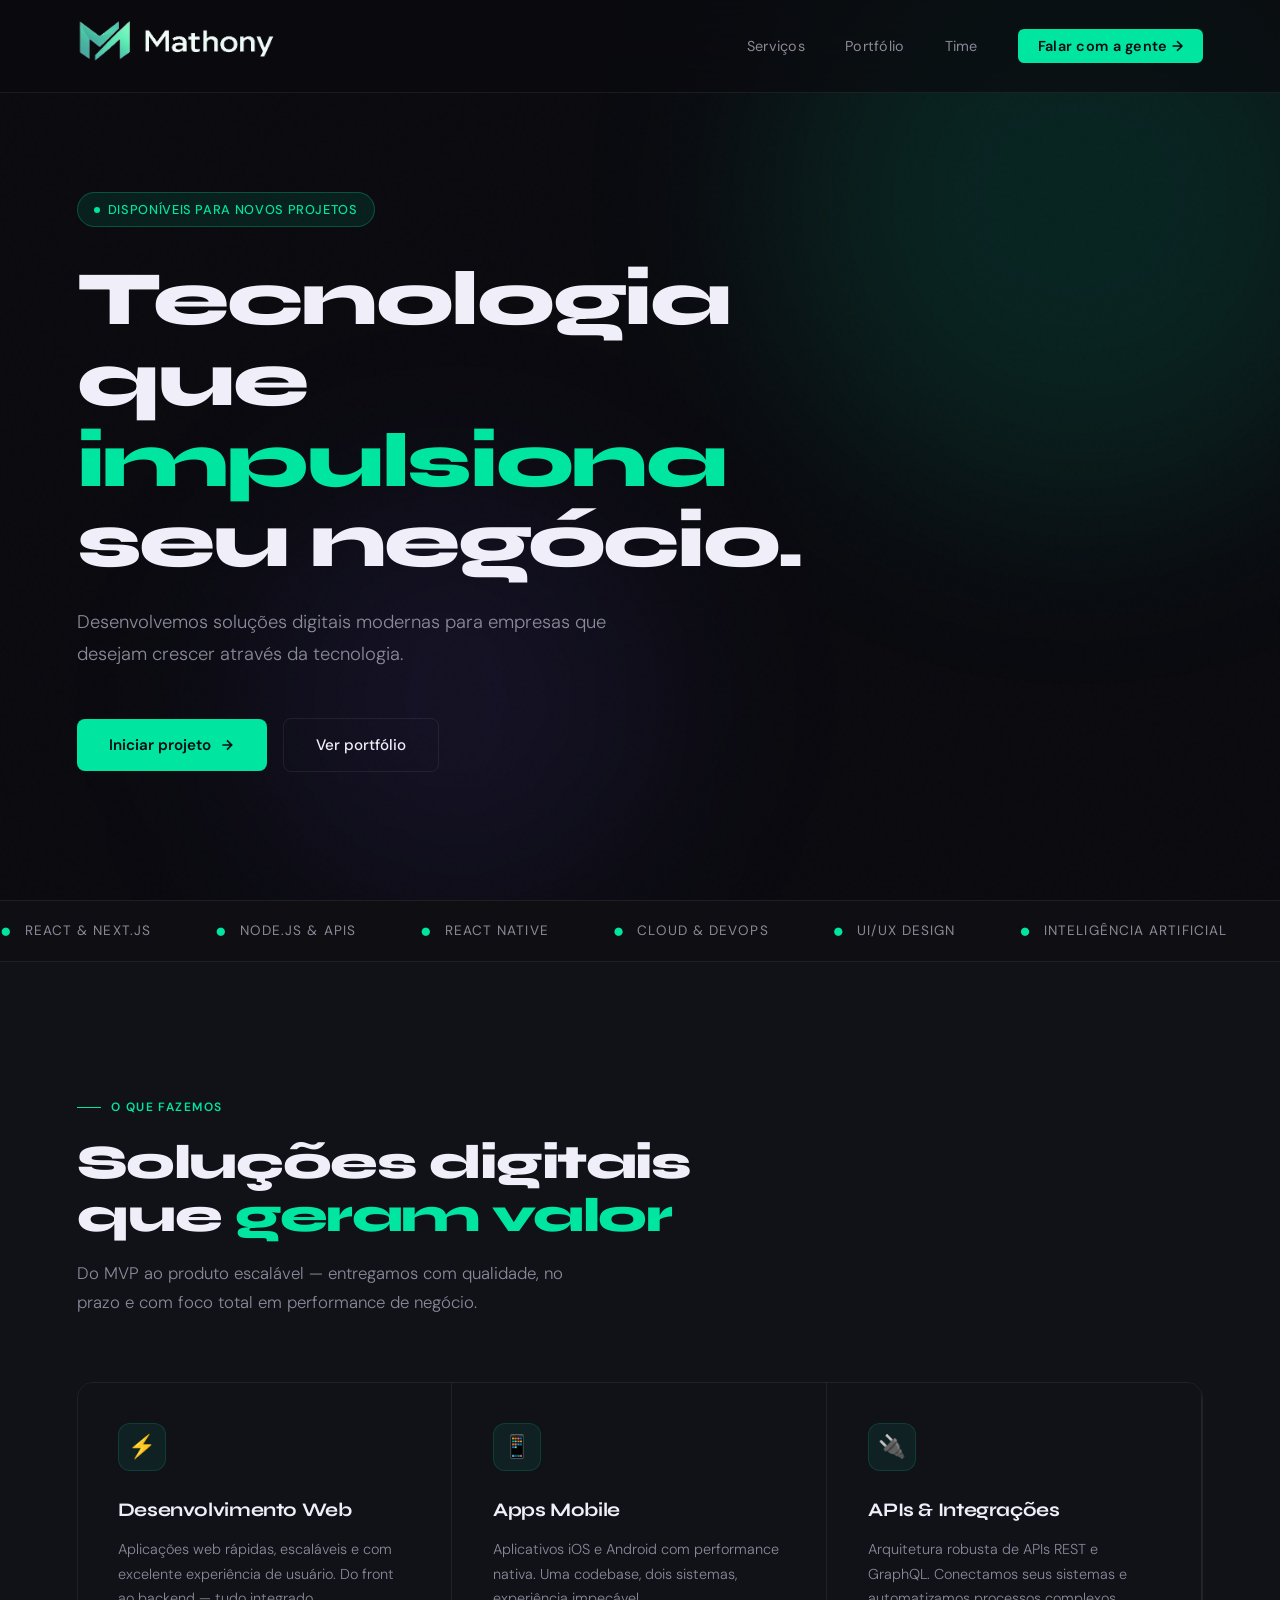
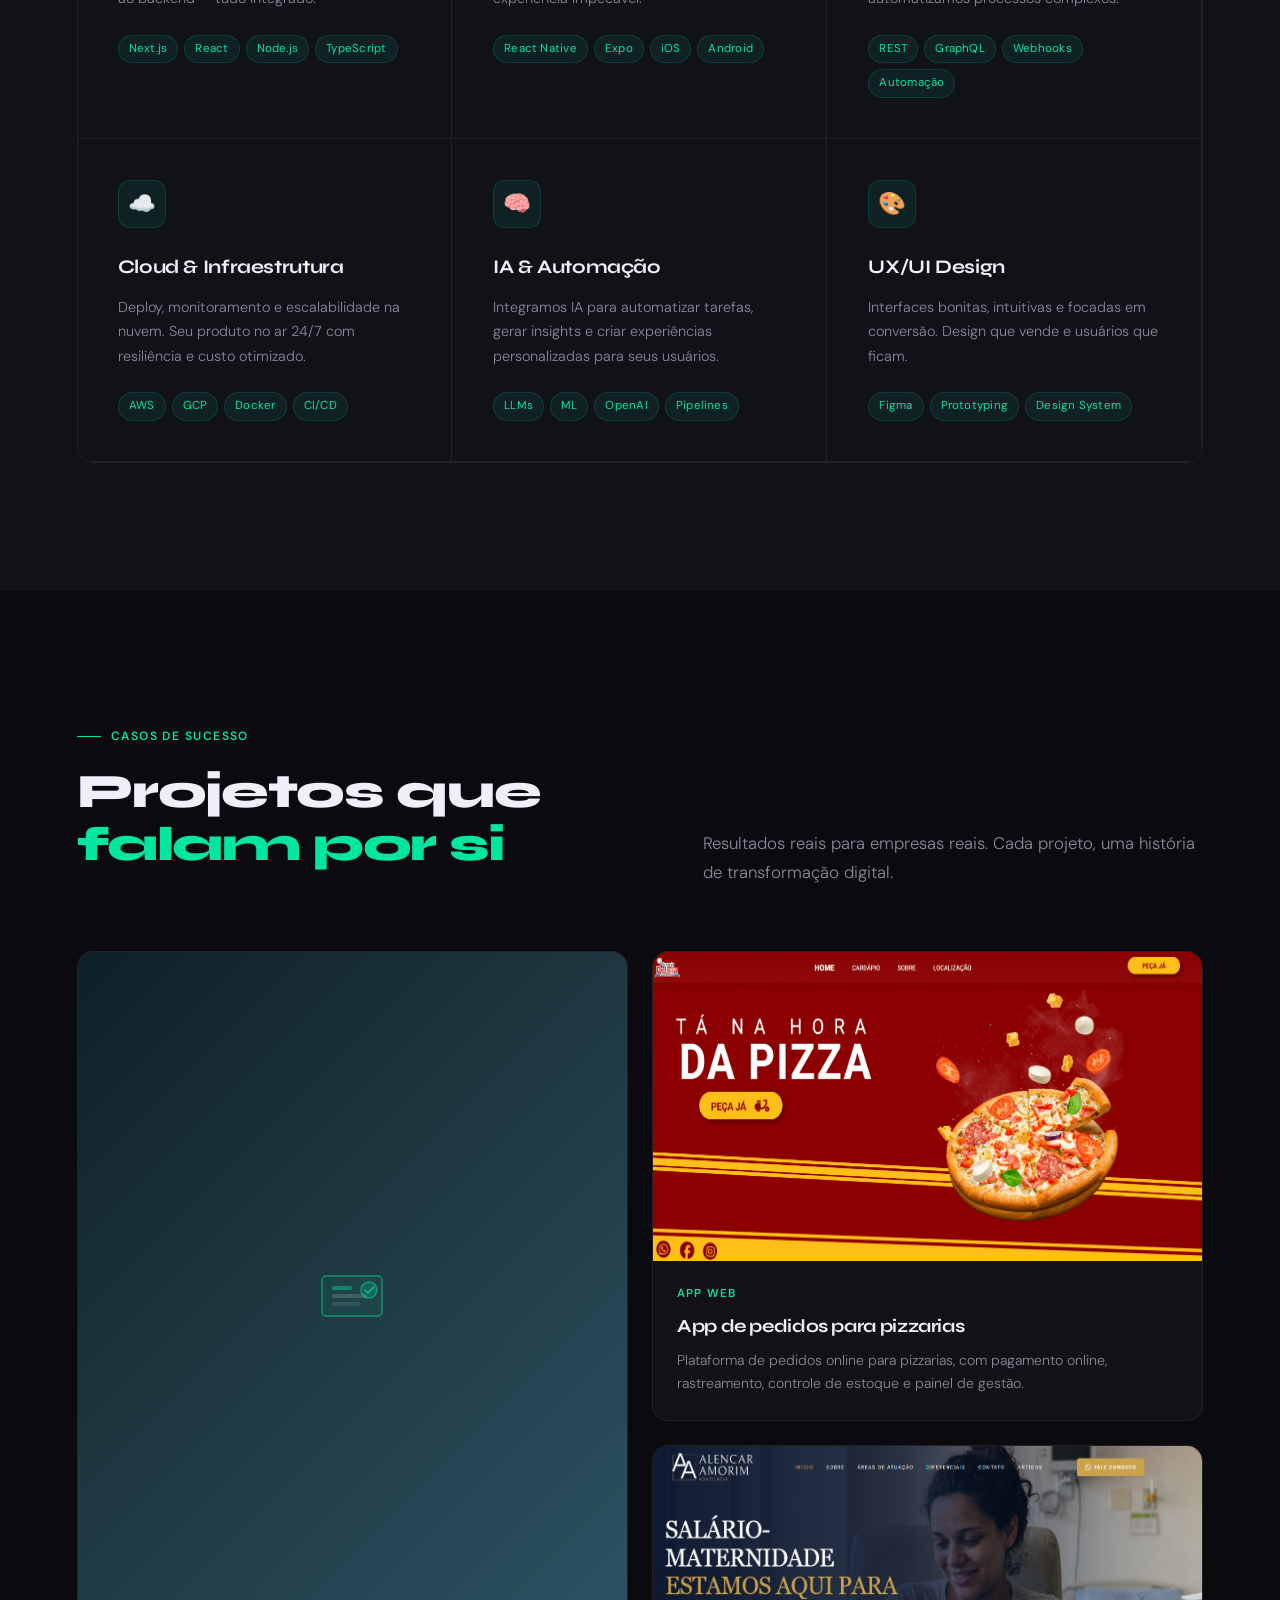
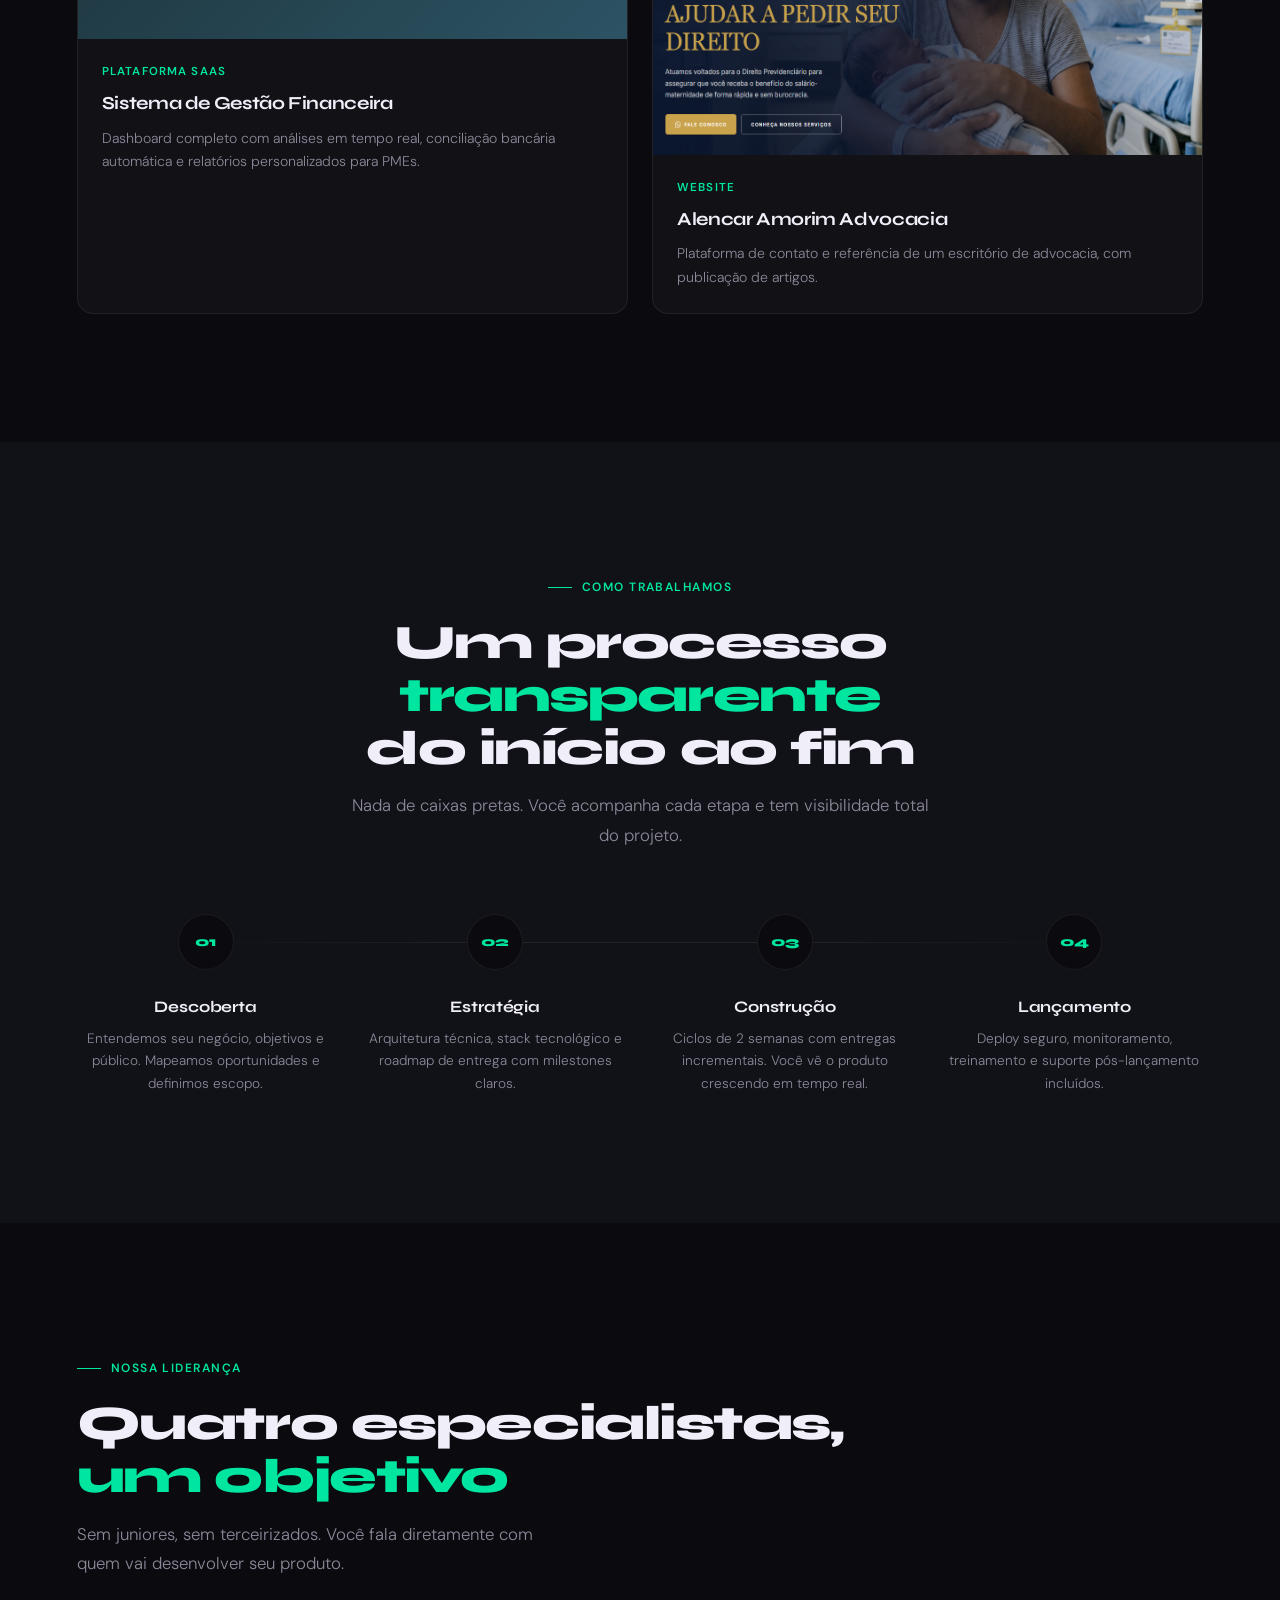
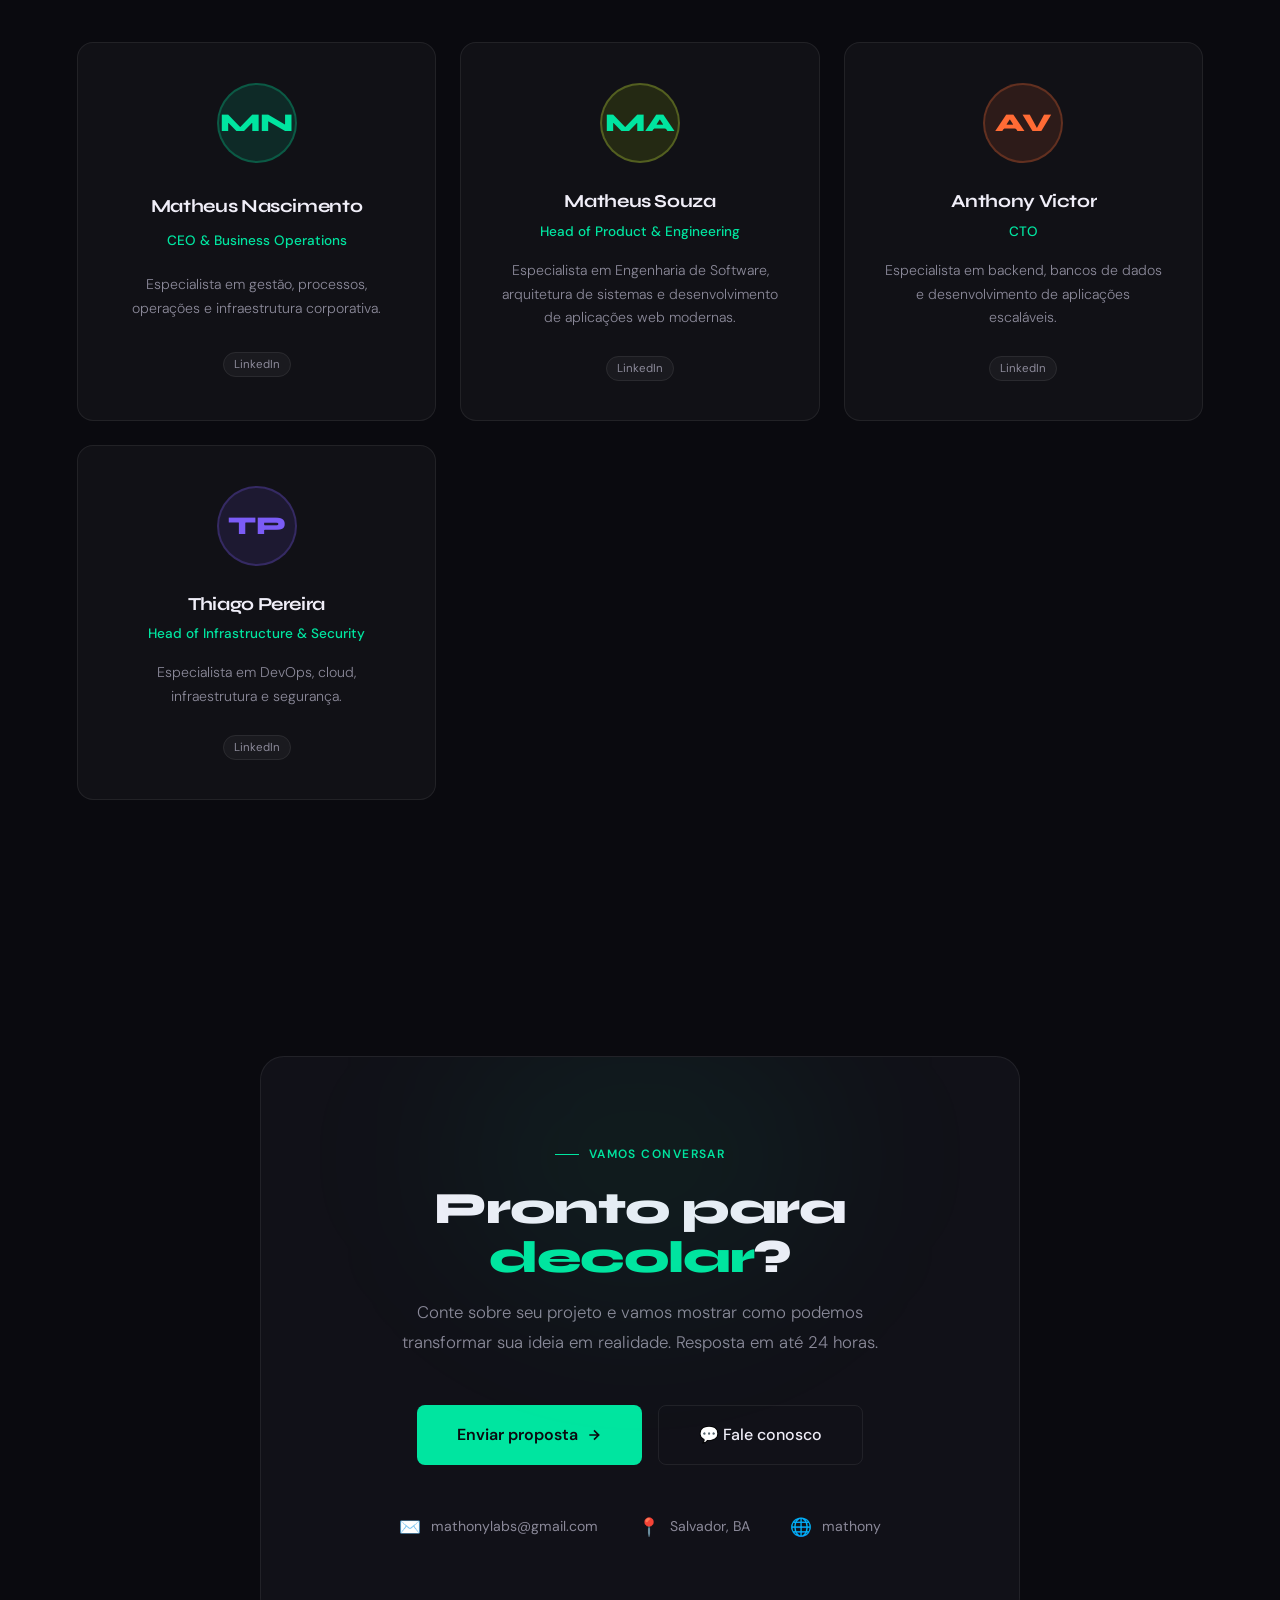
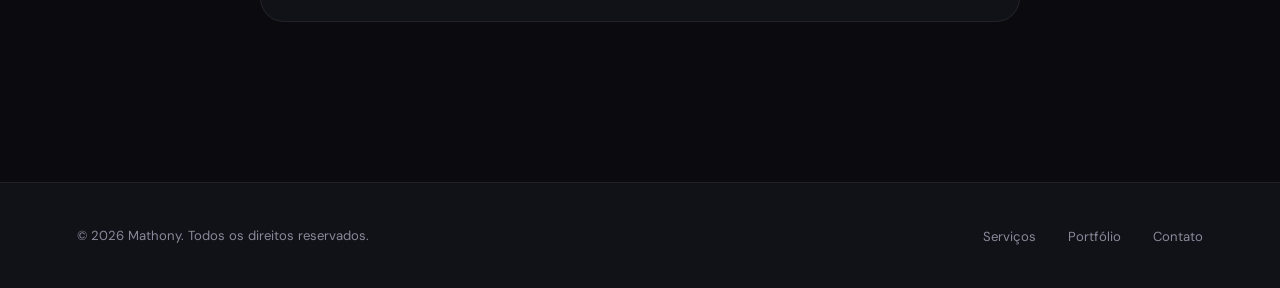
==== commit 7b9fada3: "feat: team section" ====
--- a/index.html
+++ b/index.html
@@ -283,48 +283,36 @@
         <div class="member-name">Matheus Nascimento</div>
         <div class="member-role">CEO & Business Operations</div>
         <p class="member-bio">Especialista em gestão, processos, operações e infraestrutura corporativa.</p>
-        <!-- <div class="member-skills">
-          <span class="skill-tag">React</span>
-          <span class="skill-tag">Node.js</span>
-          <span class="skill-tag">AWS</span>
-          <span class="skill-tag">TypeScript</span>
-        </div> -->
+        <div class="member-skills">
+          <span class="skill-tag"><a href="https://www.linkedin.com/in/matthns/" target="_blank">LinkedIn</a></span>
+        </div>
       </div>
       <div class="team-card">
         <div class="avatar av-0">MA</div>
         <div class="member-name">Matheus Souza</div>
         <div class="member-role">Head of Product & Engineering</div>
         <p class="member-bio">Especialista em Engenharia de Software, arquitetura de sistemas e desenvolvimento de aplicações web modernas.</p>
-        <!-- <div class="member-skills">
-          <span class="skill-tag">React</span>
-          <span class="skill-tag">Node.js</span>
-          <span class="skill-tag">AWS</span>
-          <span class="skill-tag">TypeScript</span>
-        </div> -->
+        <div class="member-skills">
+          <span class="skill-tag"><a href="https://www.linkedin.com/in/mxtheussouza/" target="_blank">LinkedIn</a></span>
+        </div>
       </div>
      <div class="team-card">
         <div class="avatar av-3">AV</div>
         <div class="member-name">Anthony Victor</div>
         <div class="member-role">CTO</div>
         <p class="member-bio">Especialista em backend, bancos de dados e desenvolvimento de aplicações escaláveis.</p>
-        <!-- <div class="member-skills">
-          <span class="skill-tag">Python</span>
-          <span class="skill-tag">PostgreSQL</span>
-          <span class="skill-tag">Docker</span>
-          <span class="skill-tag">Kubernetes</span>
-        </div> -->
+        <div class="member-skills">
+          <span class="skill-tag"><a href="https://www.linkedin.com/in/thonnyvrc/" target="_blank">LinkedIn</a></span>
+        </div>
       </div>
       <div class="team-card">
         <div class="avatar av-2">TP</div>
         <div class="member-name">Thiago Pereira</div>
         <div class="member-role">Head of Infrastructure & Security</div>
         <p class="member-bio">Especialista em DevOps, cloud, infraestrutura e segurança.</p>
-        <!-- div class="member-skills">
-          <span class="skill-tag">Figma</span>
-          <span class="skill-tag">Next.js</span>
-          <span class="skill-tag">CSS avançado</span>
-          <span class="skill-tag">A/B Tests</span>
-        </div> -->
+        <div class="member-skills">
+          <span class="skill-tag"><a href="https://www.linkedin.com/in/thiago-ferreira-a62264221/" target="_blank">LinkedIn</a></span>
+        </div>
       </div>
     </div>
   </section>
--- a/src/global.css
+++ b/src/global.css
@@ -602,7 +602,7 @@
 
 .team-grid {
 display: grid;
-grid-template-columns: repeat(4, 1fr);
+grid-template-columns: repeat(auto-fit, minmax(280px, 1fr));
 gap: 1.5rem;
 margin-top: 4rem;
 }
@@ -614,6 +614,8 @@
 padding: 2.5rem;
 text-align: center;
 transition: border-color 0.3s, transform 0.3s;
+display: grid;
+grid-template-rows:auto
 }
 
 .team-card:hover {
@@ -670,13 +672,14 @@
 justify-content: center;
 }
 
-.skill-tag {
+.skill-tag a {
 font-size: 0.72rem;
 color: var(--muted);
 background: rgba(255,255,255,0.04);
 border: 1px solid var(--border);
 padding: 4px 10px;
 border-radius: 100px;
+text-decoration: none;
 }
 
 /* ── TESTIMONIALS ── */
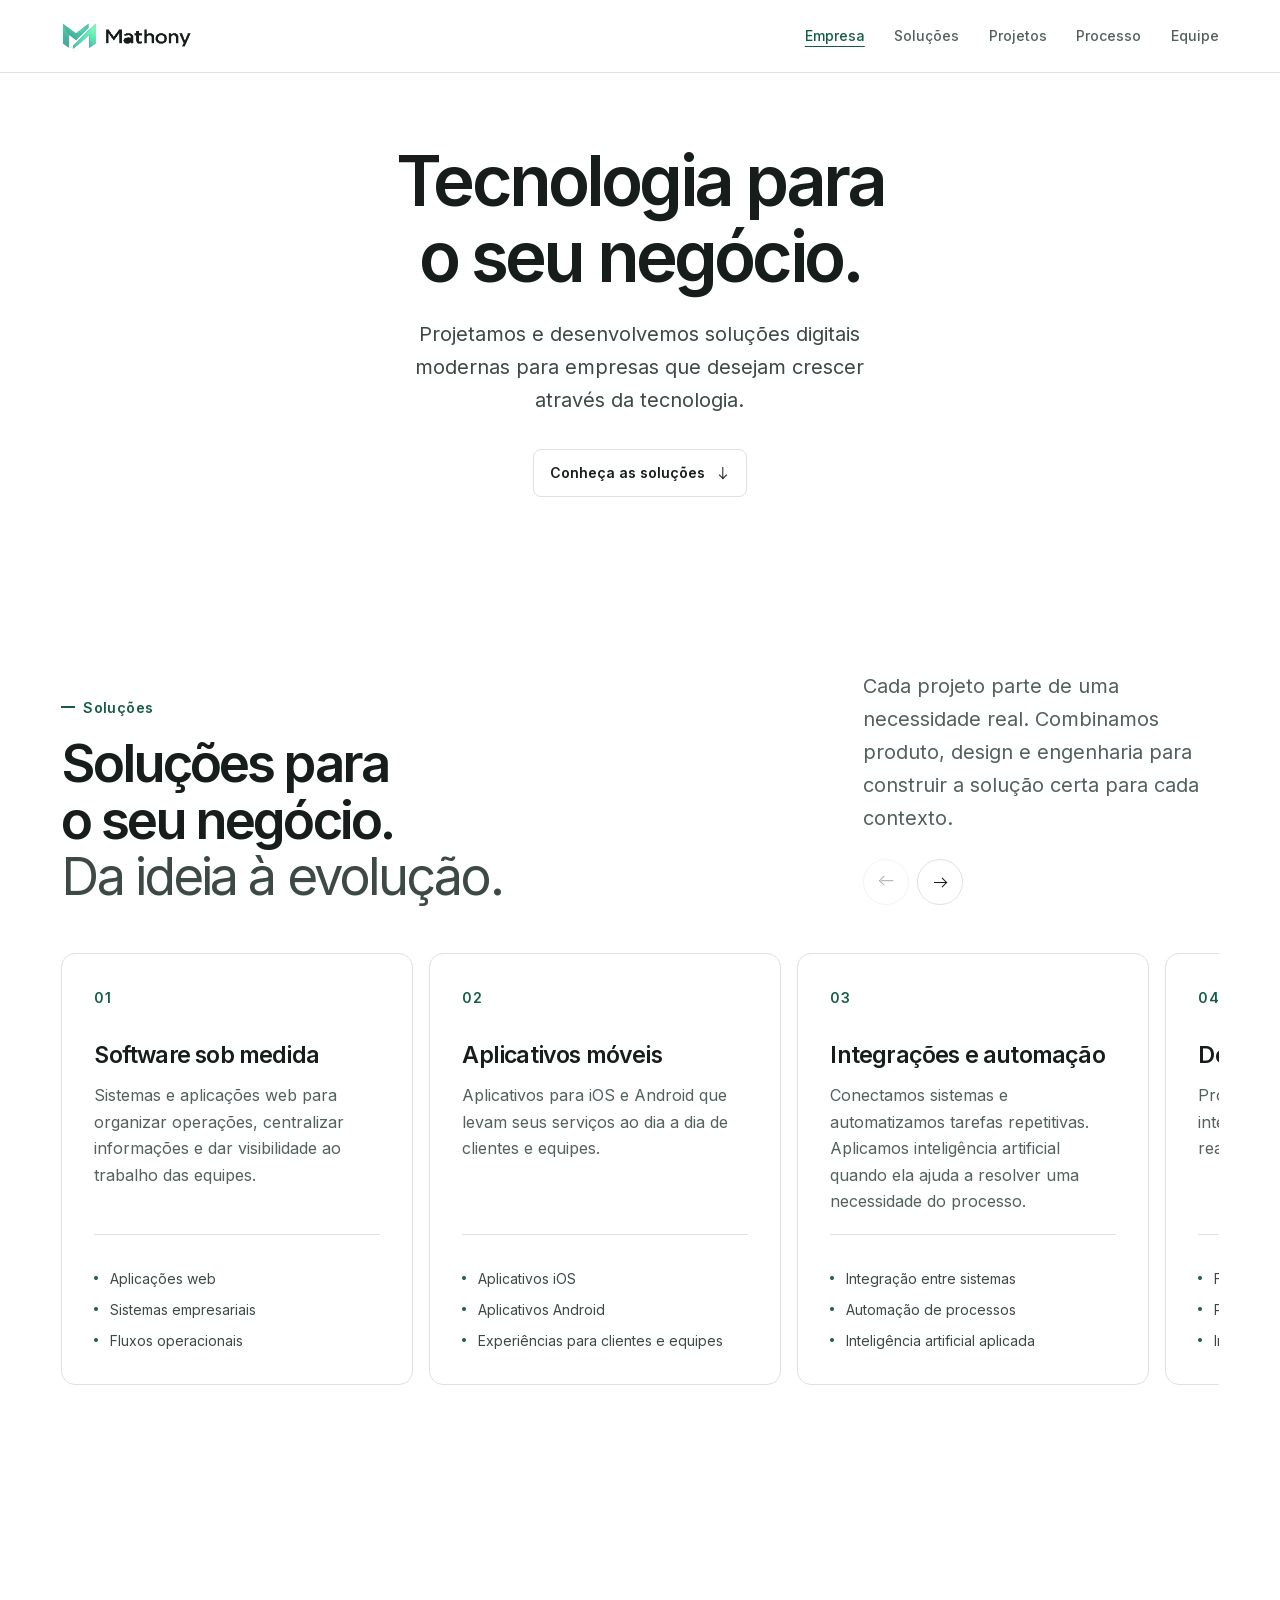
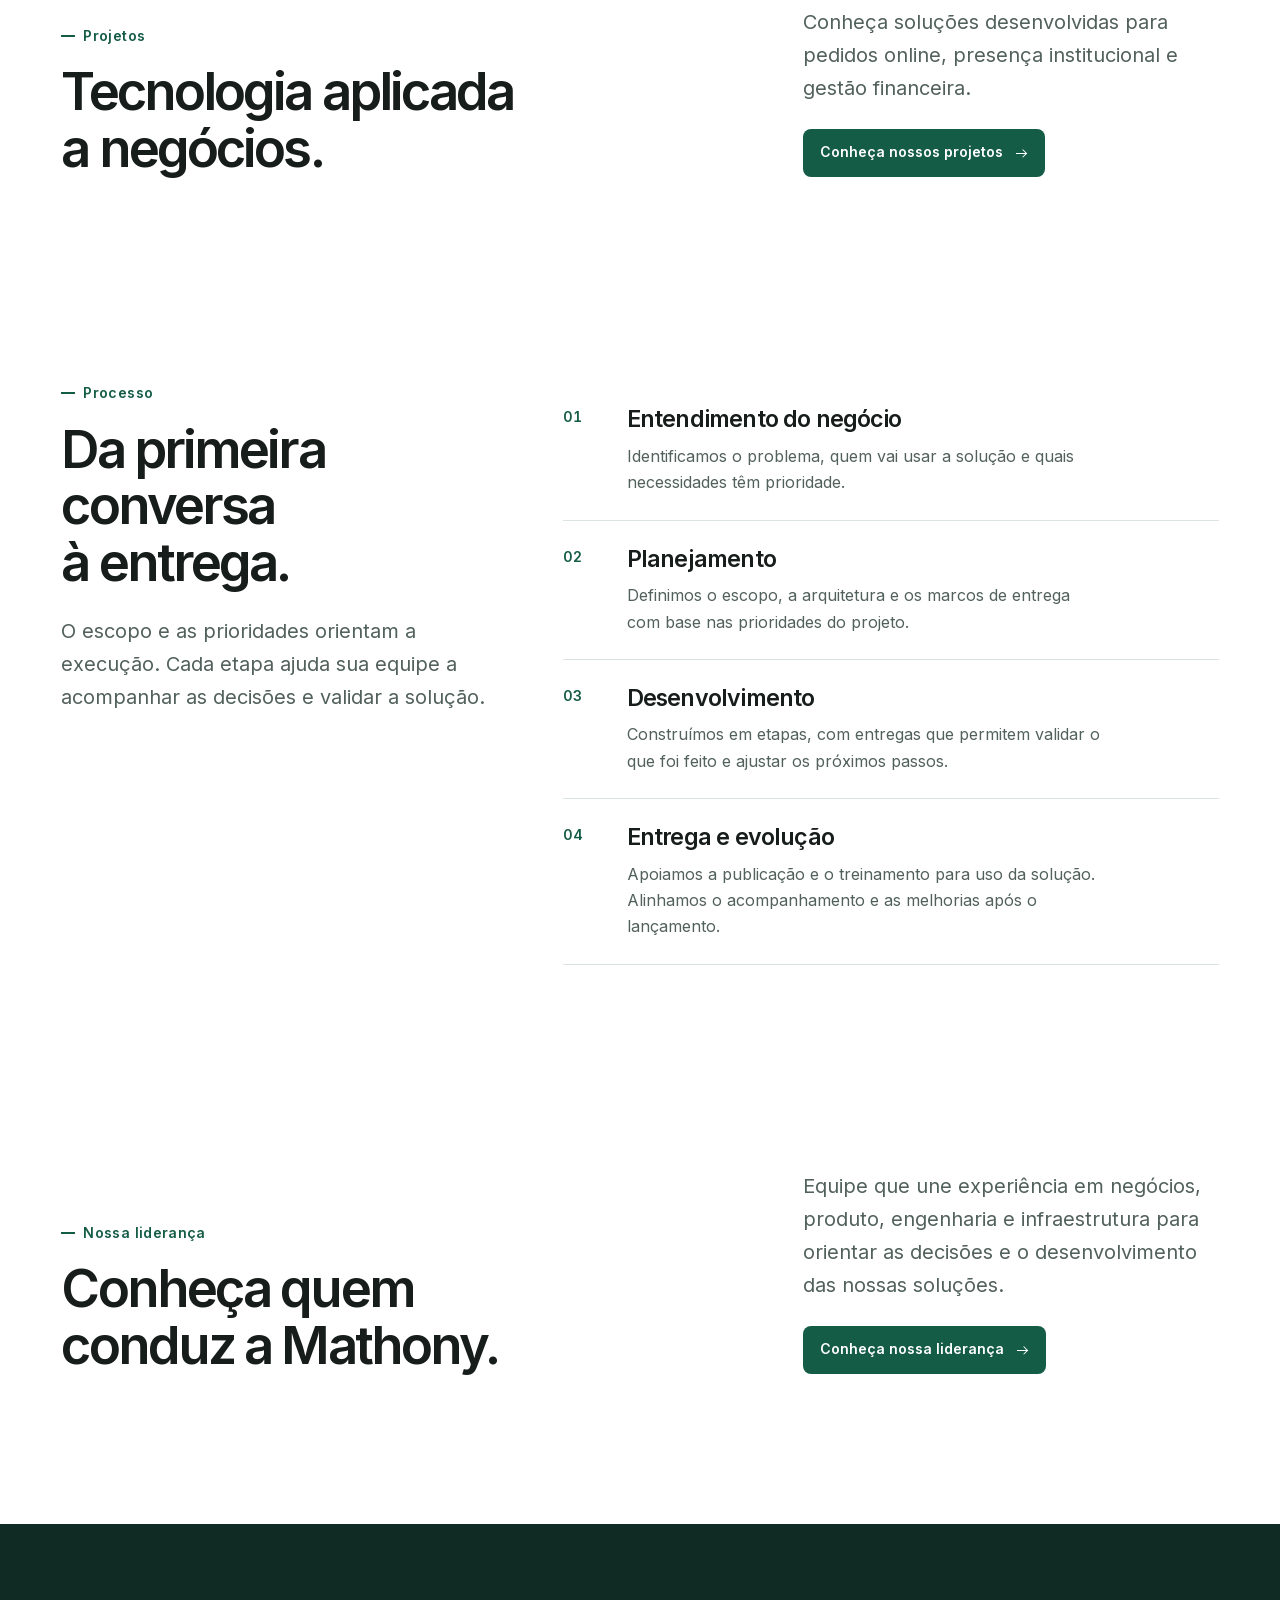
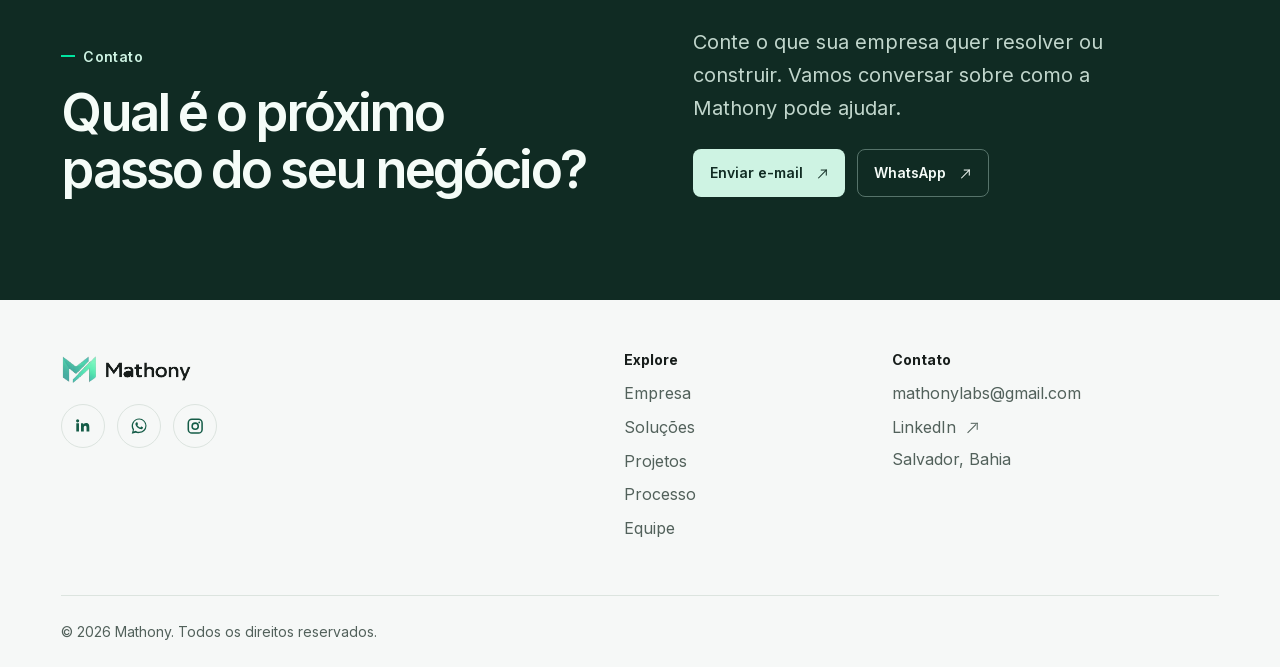
==== commit c6b02b37: "feat: restruturacao e redesign completo do site" ====
--- a/index.html
+++ b/index.html
@@ -1,403 +1,494 @@
 <!DOCTYPE html>
 <html lang="pt-BR">
   <head>
-    <meta charset="UTF-8">
-    <meta name="viewport" content="width=device-width, initial-scale=1.0">
-   
+    <meta charset="utf-8">
+    <meta name="viewport" content="width=device-width, initial-scale=1">
     <title>Mathony</title>
-
-    <link rel="icon" type="image/png" href="src/images/favicon/favicon-96x96.png" sizes="96x96" />
-    <link rel="icon" type="image/svg+xml" href="src/images/favicon/favicon.svg" />
-    <link rel="shortcut icon" href="src/images/favicon/favicon.ico" />
-    <link rel="apple-touch-icon" sizes="180x180" href="src/images/favicon/apple-touch-icon.png" />
-    <link rel="manifest" href="src/images/favicon/site.webmanifest" />
-    
-    <meta name="apple-mobile-web-app-title" content="Mathony" />
-    <meta property="og:url" content="https://mathony.com.br">
-    <meta property="og:title" content="Foco em impulsionar business através da tecnologia - Mathony">
-    <meta property="og:description" content="Especializada no desenvolvimento de soluções digitais sob medida. Unimos negócios, engenharia de software, infraestrutura e inovação para criar sistemas, plataformas e aplicações que geram resultados reais para empresas de todos os portes. ">
-    <meta property="og:image" content="https://mathony.com.br/src/images/logo.png">
-    <meta property="og:image:width" content="1200">
-    <meta property="og:image:height" content="630">
-    <meta property="og:image:type" content="image/jpeg">
-    <meta name="twitter:card" content="summary_large_image">
-    <meta name="twitter:image" content="https://mathony.com.br/src/images/logo.png">
-
-    <link rel="preconnect" href="https://fonts.googleapis.com">
-    <link href="https://fonts.googleapis.com/css2?family=Syne:wght@400;600;700;800&family=DM+Sans:ital,opsz,wght@0,9..40,300;0,9..40,400;0,9..40,500;1,9..40,300&display=swap" rel="stylesheet">
-    
+    <meta
+      name="description"
+      content="A Mathony projeta e desenvolve software sob medida, aplicações web e móveis, integrações e automações para empresas.">
+    <meta name="theme-color" content="#ffffff">
+    <meta name="apple-mobile-web-app-title" content="Mathony">
+    <link rel="canonical" href="https://mathony.com.br/">
+
+    <meta property="og:type" content="website">
+    <meta property="og:locale" content="pt_BR">
+    <meta property="og:site_name" content="Mathony">
+    <meta property="og:url" content="https://mathony.com.br/">
+    <meta
+      property="og:title"
+      content="Mathony | Engenharia de software para empresas">
+    <meta
+      property="og:description"
+      content="Projetamos e desenvolvemos software sob medida para simplificar operações e criar novos produtos digitais.">
+    <meta
+      property="og:image"
+      content="https://mathony.com.br/src/images/logo.png">
+    <meta property="og:image:width" content="1080">
+    <meta property="og:image:height" content="1080">
+    <meta property="og:image:type" content="image/png">
+    <meta property="og:image:alt" content="Símbolo da Mathony">
+    <meta name="twitter:card" content="summary">
+    <meta
+      name="twitter:image"
+      content="https://mathony.com.br/src/images/logo.png">
+    <meta name="twitter:image:alt" content="Símbolo da Mathony">
+
+    <link
+      rel="icon"
+      type="image/png"
+      href="src/images/favicon/favicon-96x96.png"
+      sizes="96x96">
+    <link rel="shortcut icon" href="src/images/favicon/favicon.ico">
+    <link
+      rel="apple-touch-icon"
+      sizes="180x180"
+      href="src/images/favicon/apple-touch-icon.png">
+    <link rel="manifest" href="src/images/favicon/site.webmanifest">
+    <link
+      rel="preload"
+      href="src/fonts/inter-latin.woff2"
+      as="font"
+      type="font/woff2"
+      crossorigin>
     <link rel="stylesheet" href="src/global.css">
+    <script src="src/app.js" defer></script>
   </head>
 
   <body>
-
-  <!-- NAV -->
-  <nav>
-    <a href="#" class="logo desktop"><img src="src/images/slogan.png" alt="Logo" style="width: 200px;"></a>
-    <a href="#" class="logo mobile"><img src="src/images/logo.png" alt="Logo" style="width: 100px;"></a>
-    <ul>
-      <li><a href="#servicos">Serviços</a></li>
-      <li><a href="#portfolio">Portfólio</a></li>
-      <li><a href="#time">Time</a></li>
-      <!-- <li><a href="#depoimentos">Clientes</a></li> -->
-      <li><a href="#contato" class="nav-cta">Falar com a gente →</a></li>
-    </ul>
-  </nav>
-
-  <!-- HERO -->
-  <section id="hero">
-    <div class="hero-orb hero-orb-1"></div>
-    <div class="hero-orb hero-orb-2"></div>
-    <div class="hero-content">
-      <div class="hero-badge">Disponíveis para novos projetos</div>
-      <h1>
-        Tecnologia que<br>
-        <em>impulsiona</em><br>
-        seu negócio.
-      </h1>
-      <p class="hero-sub">
-        Desenvolvemos soluções digitais modernas para empresas que desejam crescer através da tecnologia.
-      </p>
-      <div class="hero-actions">
-        <a href="#contato" class="btn-primary">
-          Iniciar projeto
-          <svg width="16" height="16" viewBox="0 0 24 24" fill="none" stroke="currentColor" stroke-width="2.5"><path d="M5 12h14M12 5l7 7-7 7"/></svg>
+    <a class="skip-link" href="#conteudo">Pular para o conteúdo</a>
+
+    <header class="site-header">
+      <div class="container header-inner">
+        <a class="brand" href="#hero" aria-label="Mathony, início">
+          <img
+            src="src/images/mathony-lockup.webp"
+            width="477"
+            height="103"
+            alt="">
         </a>
-        <a href="#portfolio" class="btn-secondary">Ver portfólio</a>
+        <button
+          class="menu-toggle"
+          type="button"
+          aria-expanded="false"
+          aria-controls="main-nav"
+          hidden
+        >
+          Menu <span class="menu-icon" aria-hidden="true"></span>
+        </button>
+        <nav id="main-nav" class="main-nav" aria-label="Navegação principal">
+          <ul>
+            <li><a href="#hero">Empresa</a></li>
+            <li><a href="#servicos">Soluções</a></li>
+            <li><a href="pages/projetos/">Projetos</a></li>
+            <li><a href="#processo">Processo</a></li>
+            <li><a href="#time">Equipe</a></li>
+          </ul>
+        </nav>
       </div>
-      <!-- <div class="hero-stats stagger">
-        <div>
-          <div class="stat-num"><span>42</span>+</div>
-          <div class="stat-label">Projetos entregues</div>
-        </div>
-        <div>
-          <div class="stat-num"><span>98</span>%</div>
-          <div class="stat-label">Satisfação dos clientes</div>
-        </div>
-        <div>
-          <div class="stat-num"><span>5</span>+</div>
-          <div class="stat-label">Anos de mercado</div>
-        </div>
-      </div> -->
-    </div>
-  </section>
-
-  <!-- MARQUEE -->
-  <div class="marquee-wrap">
-    <div class="marquee-track">
-      <span class="marquee-item"><span class="marquee-dot">●</span> React & Next.js</span>
-      <span class="marquee-item"><span class="marquee-dot">●</span> Node.js & APIs</span>
-      <span class="marquee-item"><span class="marquee-dot">●</span> React Native</span>
-      <span class="marquee-item"><span class="marquee-dot">●</span> Cloud & DevOps</span>
-      <span class="marquee-item"><span class="marquee-dot">●</span> UI/UX Design</span>
-      <span class="marquee-item"><span class="marquee-dot">●</span> Inteligência Artificial</span>
-      <span class="marquee-item"><span class="marquee-dot">●</span> PostgreSQL & MongoDB</span>
-      <span class="marquee-item"><span class="marquee-dot">●</span> AWS & GCP</span>
-      <span class="marquee-item"><span class="marquee-dot">●</span> React & Next.js</span>
-      <span class="marquee-item"><span class="marquee-dot">●</span> Node.js & APIs</span>
-      <span class="marquee-item"><span class="marquee-dot">●</span> React Native</span>
-      <span class="marquee-item"><span class="marquee-dot">●</span> Cloud & DevOps</span>
-      <span class="marquee-item"><span class="marquee-dot">●</span> UI/UX Design</span>
-      <span class="marquee-item"><span class="marquee-dot">●</span> Inteligência Artificial</span>
-      <span class="marquee-item"><span class="marquee-dot">●</span> PostgreSQL & MongoDB</span>
-      <span class="marquee-item"><span class="marquee-dot">●</span> AWS & GCP</span>
-    </div>
-  </div>
-
-  <!-- SERVICES -->
-  <section id="servicos">
-    <div class="fade-up">
-      <div class="section-label">O que fazemos</div>
-      <h2>Soluções digitais<br>que <em>geram valor</em></h2>
-      <p class="section-sub">Do MVP ao produto escalável — entregamos com qualidade, no prazo e com foco total em performance de negócio.</p>
-    </div>
-    <div class="services-grid stagger" style="margin-top:4rem">
-      <div class="service-card">
-        <div class="service-icon">⚡</div>
-        <div class="service-title">Desenvolvimento Web</div>
-        <p class="service-desc">Aplicações web rápidas, escaláveis e com excelente experiência de usuário. Do front ao backend — tudo integrado.</p>
-        <div class="service-tags">
-          <span class="tag">Next.js</span><span class="tag">React</span><span class="tag">Node.js</span><span class="tag">TypeScript</span>
-        </div>
+    </header>
+
+    <main id="conteudo" tabindex="-1">
+      <section id="hero" class="hero" aria-labelledby="hero-title">
+        <div class="container hero-layout">
+          <div class="hero-copy">
+            <h1 id="hero-title">Tecnologia para o seu negócio.</h1>
+            <p class="hero-lead">
+              Projetamos e desenvolvemos soluções digitais modernas para
+              empresas que desejam crescer através da tecnologia.
+            </p>
+            <div class="actions">
+              <a class="button button-outline" href="#servicos"
+                >Conheça as soluções
+                <span class="arrow arrow-down" aria-hidden="true"></span
+              ></a>
+            </div>
+          </div>
+        </div>
+      </section>
+
+      <section
+        id="servicos"
+        class="section services"
+        aria-labelledby="services-title"
+      >
+        <div class="container">
+          <div class="services-heading">
+            <div class="services-heading-copy">
+              <p class="eyebrow">Soluções</p>
+              <h2 id="services-title" class="services-title">
+                <span class="services-title-strong"
+                  >Soluções para o seu negócio.</span
+                >
+                <span class="services-title-light">Da ideia à evolução.</span>
+              </h2>
+            </div>
+            <div class="services-heading-aside">
+              <p>
+                Cada projeto parte de uma necessidade real. Combinamos produto,
+                design e engenharia para construir a solução certa para cada
+                contexto.
+              </p>
+              <div
+                class="services-controls"
+                role="group"
+                aria-label="Navegar pelas soluções"
+              >
+                <button
+                  class="service-control service-control-previous"
+                  type="button"
+                  aria-label="Ver soluções anteriores"
+                  aria-controls="services-track"
+                  data-services-previous
+                >
+                  <span class="arrow" aria-hidden="true"></span>
+                </button>
+                <button
+                  class="service-control"
+                  type="button"
+                  aria-label="Ver próximas soluções"
+                  aria-controls="services-track"
+                  data-services-next
+                >
+                  <span class="arrow" aria-hidden="true"></span>
+                </button>
+              </div>
+            </div>
+          </div>
+          <section
+            id="services-track"
+            class="services-track"
+            aria-roledescription="carrossel"
+            aria-label="Soluções da Mathony"
+            tabindex="0"
+          >
+            <article class="service" aria-label="1 de 6">
+              <p class="service-number" aria-hidden="true">01</p>
+              <h3>Software sob medida</h3>
+              <p>
+                Sistemas e aplicações web para organizar operações, centralizar
+                informações e dar visibilidade ao trabalho das equipes.
+              </p>
+              <ul class="service-scope" aria-label="Escopo">
+                <li>Aplicações web</li>
+                <li>Sistemas empresariais</li>
+                <li>Fluxos operacionais</li>
+              </ul>
+            </article>
+            <article class="service" aria-label="2 de 6">
+              <p class="service-number" aria-hidden="true">02</p>
+              <h3>Aplicativos móveis</h3>
+              <p>
+                Aplicativos para iOS e Android que levam seus serviços ao dia a
+                dia de clientes e equipes.
+              </p>
+              <ul class="service-scope" aria-label="Escopo">
+                <li>Aplicativos iOS</li>
+                <li>Aplicativos Android</li>
+                <li>Experiências para clientes e equipes</li>
+              </ul>
+            </article>
+            <article class="service" aria-label="3 de 6">
+              <p class="service-number" aria-hidden="true">03</p>
+              <h3>Integrações e automação</h3>
+              <p>
+                Conectamos sistemas e automatizamos tarefas repetitivas.
+                Aplicamos inteligência artificial quando ela ajuda a resolver
+                uma necessidade do processo.
+              </p>
+              <ul class="service-scope" aria-label="Escopo">
+                <li>Integração entre sistemas</li>
+                <li>Automação de processos</li>
+                <li>Inteligência artificial aplicada</li>
+              </ul>
+            </article>
+            <article class="service" aria-label="4 de 6">
+              <p class="service-number" aria-hidden="true">04</p>
+              <h3>Design de produto</h3>
+              <p>
+                Projetamos fluxos, protótipos e interfaces que ajudam as pessoas
+                a realizar suas tarefas com clareza.
+              </p>
+              <ul class="service-scope" aria-label="Escopo">
+                <li>Fluxos de experiência</li>
+                <li>Protótipos</li>
+                <li>Interfaces digitais</li>
+              </ul>
+            </article>
+            <article class="service" aria-label="5 de 6">
+              <p class="service-number" aria-hidden="true">05</p>
+              <h3>Cloud e infraestrutura</h3>
+              <p>
+                Preparamos ambientes, publicação e monitoramento para manter
+                aplicações em operação e acompanhar seu crescimento.
+              </p>
+              <ul class="service-scope" aria-label="Escopo">
+                <li>Ambientes em nuvem</li>
+                <li>Publicação de aplicações</li>
+                <li>Monitoramento</li>
+              </ul>
+            </article>
+            <article class="service" aria-label="6 de 6">
+              <p class="service-number" aria-hidden="true">06</p>
+              <h3>Consultoria e evolução</h3>
+              <p>
+                Apoiamos decisões técnicas, priorizamos melhorias e ajudamos sua
+                equipe a evoluir sistemas que já estão em uso.
+              </p>
+              <ul class="service-scope" aria-label="Escopo">
+                <li>Decisões técnicas</li>
+                <li>Priorização de melhorias</li>
+                <li>Evolução de sistemas</li>
+              </ul>
+            </article>
+          </section>
+        </div>
+      </section>
+
+      <section
+        id="portfolio"
+        class="section projects-intro"
+        aria-labelledby="projects-title"
+      >
+        <div class="container section-heading">
+          <div>
+            <p class="eyebrow">Projetos</p>
+            <h2 id="projects-title">Tecnologia aplicada a negócios.</h2>
+          </div>
+          <div class="projects-intro-copy">
+            <p>
+              Conheça soluções desenvolvidas para pedidos online, presença
+              institucional e gestão financeira.
+            </p>
+            <a class="button button-primary" href="pages/projetos/">
+              Conheça nossos projetos
+              <span class="arrow" aria-hidden="true"></span>
+            </a>
+          </div>
+        </div>
+      </section>
+
+      <section id="processo" class="section" aria-labelledby="process-title">
+        <div class="container process-layout">
+          <div class="process-intro">
+            <p class="eyebrow">Processo</p>
+            <h2 id="process-title">Da primeira conversa à entrega.</h2>
+            <p>
+              O escopo e as prioridades orientam a execução. Cada etapa ajuda
+              sua equipe a acompanhar as decisões e validar a solução.
+            </p>
+          </div>
+          <ol class="process-list">
+            <li>
+              <h3>Entendimento do negócio</h3>
+              <p>
+                Identificamos o problema, quem vai usar a solução e quais
+                necessidades têm prioridade.
+              </p>
+            </li>
+            <li>
+              <h3>Planejamento</h3>
+              <p>
+                Definimos o escopo, a arquitetura e os marcos de entrega com
+                base nas prioridades do projeto.
+              </p>
+            </li>
+            <li>
+              <h3>Desenvolvimento</h3>
+              <p>
+                Construímos em etapas, com entregas que permitem validar o que
+                foi feito e ajustar os próximos passos.
+              </p>
+            </li>
+            <li>
+              <h3>Entrega e evolução</h3>
+              <p>
+                Apoiamos a publicação e o treinamento para uso da solução.
+                Alinhamos o acompanhamento e as melhorias após o lançamento.
+              </p>
+            </li>
+          </ol>
+        </div>
+      </section>
+
+      <section
+        id="time"
+        class="section team-intro"
+        aria-labelledby="team-title"
+      >
+        <div class="container section-heading">
+          <div>
+            <p class="eyebrow">Nossa liderança</p>
+            <h2 id="team-title">Conheça quem conduz a Mathony.</h2>
+          </div>
+          <div class="projects-intro-copy">
+            <p>
+              Equipe que une experiência em negócios, produto, engenharia e
+              infraestrutura para orientar as decisões e o desenvolvimento das
+              nossas soluções.
+            </p>
+            <a class="button button-primary" href="pages/lideranca/">
+              Conheça nossa liderança
+              <span class="arrow" aria-hidden="true"></span>
+            </a>
+          </div>
+        </div>
+      </section>
+
+      <section
+        id="contato"
+        class="section contact"
+        aria-labelledby="contact-title"
+      >
+        <div class="container contact-layout">
+          <div>
+            <p class="eyebrow">Contato</p>
+            <h2 id="contact-title">Qual é o próximo passo do seu negócio?</h2>
+          </div>
+          <div>
+            <p>
+              Conte o que sua empresa quer resolver ou construir. Vamos
+              conversar sobre como a Mathony pode ajudar.
+            </p>
+            <div class="actions">
+              <a
+                class="button button-primary"
+                href="mailto:mathonylabs@gmail.com"
+                >Enviar e-mail
+                <span class="arrow arrow-diagonal" aria-hidden="true"></span
+              ></a>
+              <a
+                class="button button-outline"
+                href="https://wa.link/2aox6e"
+                target="_blank"
+                rel="noopener noreferrer"
+                >WhatsApp <span class="visually-hidden">(abre em nova aba)</span
+                ><span class="arrow arrow-diagonal" aria-hidden="true"></span
+              ></a>
+            </div>
+          </div>
+        </div>
+      </section>
+    </main>
+
+    <footer class="site-footer">
+      <div class="container">
+        <div class="footer-layout">
+          <div class="footer-brand">
+            <a
+              class="brand"
+              href="#hero"
+              aria-label="Mathony, voltar ao início"
+            >
+              <img
+                src="src/images/mathony-lockup.webp"
+                width="477"
+                height="103"
+                alt=""
+                loading="lazy"
+                decoding="async">
+            </a>
+            <ul class="social-links" aria-label="Redes sociais da Mathony">
+              <li>
+                <a
+                  class="social-link"
+                  href="https://www.linkedin.com/company/mathonylabs"
+                  target="_blank"
+                  rel="noopener noreferrer"
+                >
+                  <span class="visually-hidden"
+                    >Mathony no LinkedIn (abre em nova aba)</span
+                  >
+                  <svg
+                    class="social-icon"
+                    viewBox="0 0 24 24"
+                    aria-hidden="true"
+                  >
+                    <path
+                      d="M6.5 8.2V19H3V8.2h3.5ZM4.75 3A2.05 2.05 0 1 1 4.74 7.1 2.05 2.05 0 0 1 4.75 3ZM12.1 8.2v1.48h.05c.49-.93 1.68-1.91 3.46-1.91 3.7 0 4.39 2.44 4.39 5.61V19h-3.64v-4.98c0-1.19-.02-2.72-1.66-2.72-1.66 0-1.91 1.3-1.91 2.63V19H9.15V8.2h2.95Z"
+                    ></path>
+                  </svg>
+                </a>
+              </li>
+              <li>
+                <a
+                  class="social-link"
+                  href="https://wa.link/2aox6e"
+                  target="_blank"
+                  rel="noopener noreferrer"
+                >
+                  <span class="visually-hidden"
+                    >Mathony no WhatsApp (abre em nova aba)</span
+                  >
+                  <svg
+                    class="social-icon"
+                    viewBox="0 0 24 24"
+                    aria-hidden="true"
+                  >
+                    <path
+                      d="M12.05 2a9.8 9.8 0 0 0-8.4 14.86L2.3 21.8l5.06-1.33A9.98 9.98 0 0 0 12.05 21 9.5 9.5 0 1 0 12.05 2Zm0 17.3a8.2 8.2 0 0 1-4.17-1.14l-.3-.18-3 .79.8-2.92-.2-.3a8.06 8.06 0 1 1 6.87 3.75Zm4.47-6.05c-.24-.12-1.45-.71-1.67-.8-.23-.08-.39-.12-.55.13-.16.24-.63.8-.77.96-.14.17-.28.19-.53.07a6.6 6.6 0 0 1-1.96-1.2 7.27 7.27 0 0 1-1.35-1.68c-.14-.24 0-.37.11-.5.11-.1.25-.28.37-.42.12-.14.16-.24.24-.4.08-.16.04-.3-.02-.42-.06-.12-.55-1.33-.76-1.82-.2-.48-.4-.41-.55-.42h-.47a.9.9 0 0 0-.65.3c-.22.24-.85.83-.85 2.03 0 1.2.87 2.35 1 2.51.12.16 1.71 2.61 4.15 3.67.58.25 1.03.4 1.38.51.58.18 1.11.16 1.53.1.47-.07 1.45-.6 1.65-1.17.2-.58.2-1.08.14-1.18-.06-.1-.22-.16-.47-.28Z"
+                    ></path>
+                  </svg>
+                </a>
+              </li>
+              <li>
+                <a
+                  class="social-link"
+                  href="https://www.instagram.com/mathonylabs/"
+                  target="_blank"
+                  rel="noopener noreferrer"
+                >
+                  <span class="visually-hidden"
+                    >Mathony no Instagram (abre em nova aba)</span
+                  >
+                  <svg
+                    class="social-icon"
+                    viewBox="0 0 24 24"
+                    aria-hidden="true"
+                  >
+                    <path
+                      d="M7.75 2h8.5A5.76 5.76 0 0 1 22 7.75v8.5A5.76 5.76 0 0 1 16.25 22h-8.5A5.76 5.76 0 0 1 2 16.25v-8.5A5.76 5.76 0 0 1 7.75 2Zm0 2A3.75 3.75 0 0 0 4 7.75v8.5A3.75 3.75 0 0 0 7.75 20h8.5A3.75 3.75 0 0 0 20 16.25v-8.5A3.75 3.75 0 0 0 16.25 4h-8.5ZM12 7a5 5 0 1 1 0 10 5 5 0 0 1 0-10Zm0 2a3 3 0 1 0 0 6 3 3 0 0 0 0-6Zm5.25-3.15a1.18 1.18 0 1 1 0 2.36 1.18 1.18 0 0 1 0-2.36Z"
+                    ></path>
+                  </svg>
+                </a>
+              </li>
+            </ul>
+          </div>
+          <nav aria-labelledby="footer-nav-title">
+            <h2 id="footer-nav-title">Explore</h2>
+            <ul>
+              <li><a href="#hero">Empresa</a></li>
+              <li><a href="#servicos">Soluções</a></li>
+              <li><a href="pages/projetos/">Projetos</a></li>
+              <li><a href="#processo">Processo</a></li>
+              <li><a href="#time">Equipe</a></li>
+            </ul>
+          </nav>
+          <div>
+            <h2>Contato</h2>
+            <ul>
+              <li>
+                <a href="mailto:mathonylabs@gmail.com">mathonylabs@gmail.com</a>
+              </li>
+              <li>
+                <a
+                  href="https://www.linkedin.com/company/mathonylabs"
+                  target="_blank"
+                  rel="noopener noreferrer"
+                  >LinkedIn
+                  <span class="visually-hidden"
+                    >da Mathony (abre em nova aba)</span
+                  ><span class="arrow arrow-diagonal" aria-hidden="true"></span
+                ></a>
+              </li>
+              <li>Salvador, Bahia</li>
+            </ul>
+          </div>
+        </div>
+        <p class="footer-copyright">
+          © 2026 Mathony. Todos os direitos reservados.
+        </p>
       </div>
-      <div class="service-card">
-        <div class="service-icon">📱</div>
-        <div class="service-title">Apps Mobile</div>
-        <p class="service-desc">Aplicativos iOS e Android com performance nativa. Uma codebase, dois sistemas, experiência impecável.</p>
-        <div class="service-tags">
-          <span class="tag">React Native</span><span class="tag">Expo</span><span class="tag">iOS</span><span class="tag">Android</span>
-        </div>
-      </div>
-      <div class="service-card">
-        <div class="service-icon">🔌</div>
-        <div class="service-title">APIs & Integrações</div>
-        <p class="service-desc">Arquitetura robusta de APIs REST e GraphQL. Conectamos seus sistemas e automatizamos processos complexos.</p>
-        <div class="service-tags">
-          <span class="tag">REST</span><span class="tag">GraphQL</span><span class="tag">Webhooks</span><span class="tag">Automação</span>
-        </div>
-      </div>
-      <div class="service-card">
-        <div class="service-icon">☁️</div>
-        <div class="service-title">Cloud & Infraestrutura</div>
-        <p class="service-desc">Deploy, monitoramento e escalabilidade na nuvem. Seu produto no ar 24/7 com resiliência e custo otimizado.</p>
-        <div class="service-tags">
-          <span class="tag">AWS</span><span class="tag">GCP</span><span class="tag">Docker</span><span class="tag">CI/CD</span>
-        </div>
-      </div>
-      <div class="service-card">
-        <div class="service-icon">🧠</div>
-        <div class="service-title">IA & Automação</div>
-        <p class="service-desc">Integramos IA para automatizar tarefas, gerar insights e criar experiências personalizadas para seus usuários.</p>
-        <div class="service-tags">
-          <span class="tag">LLMs</span><span class="tag">ML</span><span class="tag">OpenAI</span><span class="tag">Pipelines</span>
-        </div>
-      </div>
-      <div class="service-card">
-        <div class="service-icon">🎨</div>
-        <div class="service-title">UX/UI Design</div>
-        <p class="service-desc">Interfaces bonitas, intuitivas e focadas em conversão. Design que vende e usuários que ficam.</p>
-        <div class="service-tags">
-          <span class="tag">Figma</span><span class="tag">Prototyping</span><span class="tag">Design System</span>
-        </div>
-      </div>
-    </div>
-  </section>
-
-  <!-- PORTFOLIO -->
-  <section id="portfolio">
-    <div class="portfolio-header fade-up">
-      <div>
-        <div class="section-label">Casos de sucesso</div>
-        <h2>Projetos que<br><em>falam por si</em></h2>
-      </div>
-      <p class="section-sub" style="margin:0">Resultados reais para empresas reais. Cada projeto, uma história de transformação digital.</p>
-    </div>
-    <div class="portfolio-grid stagger">
-      <a href="#contato" class="project-card">
-        <div class="project-thumb">
-          <div class="project-visual pv-1">
-            <svg width="80" height="80" viewBox="0 0 80 80" fill="none">
-              <rect x="10" y="20" width="60" height="40" rx="4" stroke="rgba(0,229,160,0.5)" stroke-width="1.5" fill="rgba(0,229,160,0.05)"/>
-              <rect x="20" y="30" width="20" height="4" rx="2" fill="rgba(0,229,160,0.4)"/>
-              <rect x="20" y="38" width="35" height="4" rx="2" fill="rgba(255,255,255,0.15)"/>
-              <rect x="20" y="46" width="28" height="4" rx="2" fill="rgba(255,255,255,0.1)"/>
-              <circle cx="57" cy="34" r="8" fill="rgba(0,229,160,0.2)" stroke="rgba(0,229,160,0.5)" stroke-width="1.5"/>
-              <path d="M53 34l3 3 6-6" stroke="rgba(0,229,160,0.8)" stroke-width="1.5" stroke-linecap="round"/>
-            </svg>
-          </div>
-          <div class="project-overlay"></div>
-        </div>
-        <div class="project-body">
-          <div class="project-cat">Plataforma SaaS</div>
-          <div class="project-name">Sistema de Gestão Financeira</div>
-          <p class="project-desc">Dashboard completo com análises em tempo real, conciliação bancária automática e relatórios personalizados para PMEs.</p>
-          <!-- <div class="project-result">↑ 340% produtividade financeira</div> -->
-        </div>
-      </a>
-      <a href="https://pizzariadeliciadabahia.com/" target="_blank" class="project-card">
-        <div class="project-thumb">
-          <div class="project-visual pv-3">
-            <!-- <svg width="70" height="70" viewBox="0 0 70 70" fill="none">
-              <circle cx="35" cy="35" r="22" stroke="rgba(20,200,100,0.4)" stroke-width="1.5" fill="rgba(20,200,100,0.05)"/>
-              <circle cx="35" cy="35" r="14" stroke="rgba(20,200,100,0.3)" stroke-width="1" fill="rgba(20,200,100,0.05)"/>
-              <line x1="35" y1="13" x2="35" y2="57" stroke="rgba(20,200,100,0.3)" stroke-width="1"/>
-              <line x1="13" y1="35" x2="57" y2="35" stroke="rgba(20,200,100,0.3)" stroke-width="1"/>
-              <path d="M20 25 Q35 15 50 25 Q35 35 20 25Z" fill="rgba(20,200,100,0.15)"/>
-            </svg> -->
-            <img src="/src/images/deliciadabahia.png" alt="Pizzaria Delicia da Bahia Website">
-          </div>
-          <div class="project-overlay"></div>
-        </div>
-        <div class="project-body">
-          <div class="project-cat">App web</div>
-          <div class="project-name">App de pedidos para pizzarias</div>
-          <p class="project-desc">Plataforma de pedidos online para pizzarias, com pagamento online, rastreamento, controle de estoque e painel de gestão.</p>
-          <!-- <div class="project-result">R$ 12M+ em transações</div> -->
-        </div>
-      </a>
-      <a href="https://advalencaramorim.vercel.app/" target="_blank" class="project-card">
-        <div class="project-thumb">
-          <div class="project-visual pv-3">
-            <!-- <svg width="70" height="70" viewBox="0 0 70 70" fill="none">
-              <circle cx="35" cy="35" r="22" stroke="rgba(20,200,100,0.4)" stroke-width="1.5" fill="rgba(20,200,100,0.05)"/>
-              <circle cx="35" cy="35" r="14" stroke="rgba(20,200,100,0.3)" stroke-width="1" fill="rgba(20,200,100,0.05)"/>
-              <line x1="35" y1="13" x2="35" y2="57" stroke="rgba(20,200,100,0.3)" stroke-width="1"/>
-              <line x1="13" y1="35" x2="57" y2="35" stroke="rgba(20,200,100,0.3)" stroke-width="1"/>
-              <path d="M20 25 Q35 15 50 25 Q35 35 20 25Z" fill="rgba(20,200,100,0.15)"/>
-            </svg> -->
-            <img src="/src/images/alencaramorim.png" alt="Alencar Amorim Website">
-          </div>
-          <div class="project-overlay"></div>
-        </div>
-        <div class="project-body">
-          <div class="project-cat">Website</div>
-          <div class="project-name">Alencar Amorim Advocacia</div>
-          <p class="project-desc">Plataforma de contato e referência de um escritório de advocacia, com publicação de artigos.</p>
-          <!-- <div class="project-result">R$ 12M+ em transações</div> -->
-        </div>
-      </a>
-    </div>
-  </section>
-
-  <!-- PROCESS -->
-  <section id="processo">
-    <div class="fade-up" style="text-align:center; max-width:600px; margin:0 auto">
-      <div class="section-label">Como trabalhamos</div>
-      <h2>Um processo <em>transparente</em><br>do início ao fim</h2>
-      <p class="section-sub" style="max-width:none">Nada de caixas pretas. Você acompanha cada etapa e tem visibilidade total do projeto.</p>
-    </div>
-    <div class="process-steps stagger">
-      <div class="step">
-        <div class="step-num">01</div>
-        <div class="step-title">Descoberta</div>
-        <p class="step-desc">Entendemos seu negócio, objetivos e público. Mapeamos oportunidades e definimos escopo.</p>
-      </div>
-      <div class="step">
-        <div class="step-num">02</div>
-        <div class="step-title">Estratégia</div>
-        <p class="step-desc">Arquitetura técnica, stack tecnológico e roadmap de entrega com milestones claros.</p>
-      </div>
-      <div class="step">
-        <div class="step-num">03</div>
-        <div class="step-title">Construção</div>
-        <p class="step-desc">Ciclos de 2 semanas com entregas incrementais. Você vê o produto crescendo em tempo real.</p>
-      </div>
-      <div class="step">
-        <div class="step-num">04</div>
-        <div class="step-title">Lançamento</div>
-        <p class="step-desc">Deploy seguro, monitoramento, treinamento e suporte pós-lançamento incluídos.</p>
-      </div>
-    </div>
-  </section>
-
-  <!-- TEAM -->
-  <section id="time">
-    <div class="fade-up">
-      <div class="section-label">Nossa Liderança</div>
-      <h2>Quatro especialistas,<br><em>um objetivo</em></h2>
-      <p class="section-sub">Sem juniores, sem terceirizados. Você fala diretamente com quem vai desenvolver seu produto.</p>
-    </div>
-    <div class="team-grid stagger">
-      <div class="team-card">
-        <div class="avatar av-1">MN</div>
-        <div class="member-name">Matheus Nascimento</div>
-        <div class="member-role">CEO & Business Operations</div>
-        <p class="member-bio">Especialista em gestão, processos, operações e infraestrutura corporativa.</p>
-        <div class="member-skills">
-          <span class="skill-tag"><a href="https://www.linkedin.com/in/matthns/" target="_blank">LinkedIn</a></span>
-        </div>
-      </div>
-      <div class="team-card">
-        <div class="avatar av-0">MA</div>
-        <div class="member-name">Matheus Souza</div>
-        <div class="member-role">Head of Product & Engineering</div>
-        <p class="member-bio">Especialista em Engenharia de Software, arquitetura de sistemas e desenvolvimento de aplicações web modernas.</p>
-        <div class="member-skills">
-          <span class="skill-tag"><a href="https://www.linkedin.com/in/mxtheussouza/" target="_blank">LinkedIn</a></span>
-        </div>
-      </div>
-     <div class="team-card">
-        <div class="avatar av-3">AV</div>
-        <div class="member-name">Anthony Victor</div>
-        <div class="member-role">CTO</div>
-        <p class="member-bio">Especialista em backend, bancos de dados e desenvolvimento de aplicações escaláveis.</p>
-        <div class="member-skills">
-          <span class="skill-tag"><a href="https://www.linkedin.com/in/thonnyvrc/" target="_blank">LinkedIn</a></span>
-        </div>
-      </div>
-      <div class="team-card">
-        <div class="avatar av-2">TP</div>
-        <div class="member-name">Thiago Pereira</div>
-        <div class="member-role">Head of Infrastructure & Security</div>
-        <p class="member-bio">Especialista em DevOps, cloud, infraestrutura e segurança.</p>
-        <div class="member-skills">
-          <span class="skill-tag"><a href="https://www.linkedin.com/in/thiago-ferreira-a62264221/" target="_blank">LinkedIn</a></span>
-        </div>
-      </div>
-    </div>
-  </section>
-
-  <!-- TESTIMONIALS -->
-  <!-- <section id="depoimentos">
-    <div class="fade-up" style="text-align:center; max-width:600px; margin:0 auto">
-      <div class="section-label">O que dizem de nós</div>
-      <h2>Clientes que<br><em>recomendam</em></h2>
-    </div>
-    <div class="testimonials-grid stagger">
-      <div class="testimonial-card">
-        <div class="stars">★★★★★</div>
-        <p class="testimonial-text">"Entregaram o MVP em 6 semanas, algo que nossa equipe interna tentava há meses. Código limpo, documentado e escalável. Hoje somos clientes fiéis."</p>
-        <div class="testimonial-author">
-          <div class="author-avatar">LF</div>
-          <div>
-            <div class="author-name">Lucas Ferreira</div>
-            <div class="author-company">CEO, Fintech MaisPago</div>
-          </div>
-        </div>
-      </div>
-      <div class="testimonial-card">
-        <div class="stars">★★★★★</div>
-        <p class="testimonial-text">"Thiago redesenhou nosso app e aumentamos o engajamento em 70% no primeiro mês. Ele entende o usuário de uma forma que poucos designers conseguem."</p>
-        <div class="testimonial-author">
-          <div class="author-avatar">AB</div>
-          <div>
-            <div class="author-name">Ana Beatriz Lima</div>
-            <div class="author-company">CPO, Plataforma EdTech Aprendia</div>
-          </div>
-        </div>
-      </div>
-      <div class="testimonial-card">
-        <div class="stars">★★★★★</div>
-        <p class="testimonial-text">"Migramos nossa infra para AWS com zero downtime. Matheus foi cirúrgico na execução. Reduzimos custo de infra em 45% e ganhamos muito mais estabilidade."</p>
-        <div class="testimonial-author">
-          <div class="author-avatar">PC</div>
-          <div>
-            <div class="author-name">Pedro Costa</div>
-            <div class="author-company">CTO, Logística TruckGo</div>
-          </div>
-        </div>
-      </div>
-    </div>
-  </section> -->
-
-  <!-- CTA -->
-  <section id="contato">
-    <div class="cta-box fade-up">
-      <div class="cta-orb"></div>
-      <div class="section-label" style="justify-content:center">Vamos conversar</div>
-      <h2>Pronto para <em>decolar</em>?</h2>
-      <p class="cta-sub">Conte sobre seu projeto e vamos mostrar como podemos transformar sua ideia em realidade. Resposta em até 24 horas.</p>
-      <div class="cta-actions">
-        <a href="mailto:mathonylabs@gmail.com" class="btn-primary" style="font-size:1rem; padding:1rem 2.5rem">
-          Enviar proposta
-          <svg width="16" height="16" viewBox="0 0 24 24" fill="none" stroke="currentColor" stroke-width="2.5"><path d="M5 12h14M12 5l7 7-7 7"/></svg>
-        </a>
-        <a href="https://wa.me/5571999999999" target="_blank" class="btn-secondary" style="font-size:1rem; padding:1rem 2.5rem">💬 Fale conosco</a>
-      </div>
-      <div class="contact-options">
-        <a href="mailto:mathonylabs@gmail.com" class="contact-opt">
-          <span class="contact-opt-icon">✉️</span> mathonylabs@gmail.com
-        </a>
-        <a href="#" class="contact-opt">
-          <span class="contact-opt-icon">📍</span> Salvador, BA
-        </a>
-        <a href="https://www.linkedin.com/company/mathonylabs" target="_blank" class="contact-opt">
-          <span class="contact-opt-icon">🌐</span> <mathony class="com br">mathony</mathony>
-        </a>
-      </div>
-    </div>
-  </section>
-
-  <!-- FOOTER -->
-  <footer>
-    <span class="footer-copy">© 2026 Mathony. Todos os direitos reservados.</span>
-    <ul class="footer-links">
-      <li><a href="#servicos">Serviços</a></li>
-      <li><a href="#portfolio">Portfólio</a></li>
-      <li><a href="#contato">Contato</a></li>
-    </ul>
-  </footer>
-
-  <script type="text/javascript" src="src/app.js"></script>
+    </footer>
   </body>
 </html>
--- a/src/global.css
+++ b/src/global.css
@@ -1,940 +1,1191 @@
-*, *::before, *::after { box-sizing: border-box; margin: 0; padding: 0; }
+@font-face {
+  font-family: Inter;
+  src: url("fonts/inter-latin.woff2") format("woff2");
+  font-style: normal;
+  font-weight: 400 700;
+  font-display: swap;
+}
 
 :root {
---c1: #0A0A0F;
---c2: #111118;
---c3: #1A1A26;
---accent: #00E5A0;
---accent2: #7B5CF6;
---accent3: #FF6B35;
---text: #F0EEF8;
---muted: #8B8999;
---border: rgba(255,255,255,0.07);
---card-bg: rgba(255,255,255,0.03);
-}
-
-html { scroll-behavior: smooth; }
+  color-scheme: light;
+  --background: #fff;
+  --surface: #f6f8f7;
+  --surface-alternate: #e9f1ee;
+  --foreground: #171d1b;
+  --secondary: #3c4944;
+  --muted: #52615b;
+  --border: #dce4df;
+  --primary: #155c47;
+  --on-primary: #fff;
+  --hover: #0f4838;
+  --focus: #167654;
+  --brand-green: #00e5a0;
+  --inverse-surface: #102b23;
+  --inverse-foreground: #f5fcf8;
+  --inverse-muted: #c1d6cc;
+
+  --font-family: Inter, system-ui, -apple-system, sans-serif;
+  --text-small: 0.875rem;
+  --text-base: 1rem;
+  --text-lead: clamp(1.0625rem, 1.2vw + 0.35rem, 1.25rem);
+  --text-subheading: clamp(1.2rem, 1vw + 0.85rem, 1.45rem);
+  --text-heading: clamp(2.125rem, 4.1vw, 3.75rem);
+  --text-display: clamp(2.625rem, 5.45vw, 5rem);
+  --weight-medium: 500;
+  --weight-semibold: 600;
+  --weight-bold: 700;
+  --leading-body: 1.65;
+  --leading-heading: 1.08;
+  --tracking-heading: -0.055em;
+
+  --space-1: 0.25rem;
+  --space-2: 0.5rem;
+  --space-3: 0.75rem;
+  --space-4: 1rem;
+  --space-5: 1.5rem;
+  --space-6: 2rem;
+  --space-7: 3rem;
+  --space-8: 4rem;
+  --section-space: clamp(3.75rem, 8vw, 7rem);
+  --content-width: 76rem;
+  --gutter: clamp(1.25rem, 4.8vw, 4rem);
+  --header-height: 4.5rem;
+  --radius: 0.5rem;
+  --radius-media: 0.875rem;
+  --transition: 160ms ease;
+}
+
+*,
+*::before,
+*::after {
+  box-sizing: border-box;
+}
+
+html {
+  scroll-padding-top: calc(var(--header-height) + var(--space-4));
+}
 
 body {
-background: var(--c1);
-color: var(--text);
-font-family: 'DM Sans', sans-serif;
-font-size: 16px;
-line-height: 1.6;
-overflow-x: hidden;
-}
-
-/* Noise overlay */
-body::before {
-content: '';
-position: fixed;
-inset: 0;
-background-image: url("data:image/svg+xml,%3Csvg viewBox='0 0 256 256' xmlns='http://www.w3.org/2000/svg'%3E%3Cfilter id='noise'%3E%3CfeTurbulence type='fractalNoise' baseFrequency='0.9' numOctaves='4' stitchTiles='stitch'/%3E%3C/filter%3E%3Crect width='100%25' height='100%25' filter='url(%23noise)' opacity='0.04'/%3E%3C/svg%3E");
-pointer-events: none;
-z-index: 0;
-opacity: 0.4;
-}
-
-/* ── NAV ── */
-nav {
-position: fixed;
-top: 0; left: 0; right: 0;
-z-index: 100;
-padding: 1.2rem 6vw;
-display: flex;
-align-items: center;
-justify-content: space-between;
-border-bottom: 1px solid var(--border);
-backdrop-filter: blur(24px);
-background: rgba(10,10,15,0.7);
-}
-
-.logo {
-font-family: 'Syne', sans-serif;
-font-weight: 800;
-font-size: 1.25rem;
-letter-spacing: -0.02em;
-color: var(--text);
-text-decoration: none;
-}
-
-.logo span { color: var(--accent); }
-
-nav ul {
-list-style: none;
-display: flex;
-gap: 2.5rem;
-}
-
-.logo.mobile{
-display: none;
-}
-
-nav ul a {
-color: var(--muted);
-text-decoration: none;
-font-size: 0.9rem;
-font-weight: 400;
-transition: color 0.2s;
-letter-spacing: 0.02em;
-}
-
-nav ul a:hover { color: var(--text); }
-
-.nav-cta {
-background: var(--accent);
-color: var(--c1) !important;
-font-weight: 600 !important;
-padding: 0.5rem 1.25rem;
-border-radius: 6px;
-transition: opacity 0.2s !important;
-}
-
-.nav-cta:hover { opacity: 0.85; color: var(--c1) !important; }
-
-/* ── HERO ── */
-#hero {
-min-height: 100vh;
-display: flex;
-align-items: center;
-padding: 10rem 6vw 6rem;
-position: relative;
-overflow: hidden;
-}
-
-.hero-orb {
-position: absolute;
-border-radius: 50%;
-filter: blur(100px);
-pointer-events: none;
-z-index: 0;
-}
-
-.hero-orb-1 {
-width: 600px; height: 600px;
-background: rgba(0, 229, 160, 0.12);
-top: -100px; right: -100px;
-}
-
-.hero-orb-2 {
-width: 400px; height: 400px;
-background: rgba(123, 92, 246, 0.1);
-bottom: 0; left: 20%;
-}
-
-.hero-content {
-position: relative;
-z-index: 1;
-max-width: 820px;
-}
-
-.hero-badge {
-display: inline-flex;
-align-items: center;
-gap: 8px;
-background: rgba(0,229,160,0.1);
-border: 1px solid rgba(0,229,160,0.25);
-border-radius: 100px;
-padding: 0.4rem 1rem;
-font-size: 0.8rem;
-color: var(--accent);
-font-weight: 500;
-margin-bottom: 2rem;
-letter-spacing: 0.05em;
-text-transform: uppercase;
-}
-
-.hero-badge::before {
-content: '';
-width: 6px; height: 6px;
-background: var(--accent);
-border-radius: 50%;
-animation: pulse 2s infinite;
-}
-
-@keyframes pulse {
-0%, 100% { opacity: 1; transform: scale(1); }
-50% { opacity: 0.5; transform: scale(1.5); }
+  margin: 0;
+  background: var(--background);
+  color: var(--foreground);
+  font: 400 var(--text-base) / var(--leading-body) var(--font-family);
+}
+
+h1,
+h2,
+h3,
+p,
+ul,
+ol {
+  margin: 0;
+}
+
+h1,
+h2,
+h3 {
+  font-weight: var(--weight-semibold);
+  text-wrap: balance;
+}
+
+h1,
+h2 {
+  line-height: var(--leading-heading);
+  letter-spacing: var(--tracking-heading);
 }
 
 h1 {
-font-family: 'Syne', sans-serif;
-font-size: clamp(2.8rem, 6vw, 5rem);
-font-weight: 800;
-line-height: 1.05;
-letter-spacing: -0.03em;
-margin-bottom: 1.5rem;
-color: var(--text);
-}
-
-h1 em {
-font-style: normal;
-color: var(--accent);
-}
-
-.hero-sub {
-font-size: 1.15rem;
-color: var(--muted);
-max-width: 560px;
-line-height: 1.75;
-margin-bottom: 3rem;
-font-weight: 300;
-}
-
-.hero-actions {
-display: flex;
-gap: 1rem;
-flex-wrap: wrap;
-align-items: center;
-}
-
-.btn-primary {
-display: inline-flex;
-align-items: center;
-gap: 8px;
-background: var(--accent);
-color: var(--c1);
-font-family: 'DM Sans', sans-serif;
-font-size: 0.95rem;
-font-weight: 600;
-padding: 0.85rem 2rem;
-border-radius: 8px;
-text-decoration: none;
-border: none;
-cursor: pointer;
-transition: transform 0.2s, box-shadow 0.2s;
-}
-
-.btn-primary:hover {
-transform: translateY(-2px);
-box-shadow: 0 12px 40px rgba(0,229,160,0.3);
-}
-
-.btn-secondary {
-display: inline-flex;
-align-items: center;
-gap: 8px;
-background: transparent;
-color: var(--text);
-font-family: 'DM Sans', sans-serif;
-font-size: 0.95rem;
-font-weight: 500;
-padding: 0.85rem 2rem;
-border-radius: 8px;
-text-decoration: none;
-border: 1px solid var(--border);
-cursor: pointer;
-transition: border-color 0.2s, background 0.2s;
-}
-
-.btn-secondary:hover {
-border-color: rgba(255,255,255,0.2);
-background: rgba(255,255,255,0.04);
-}
-
-.hero-stats {
-display: flex;
-gap: 3rem;
-margin-top: 4.5rem;
-padding-top: 3rem;
-border-top: 1px solid var(--border);
-}
-
-.stat-num {
-font-family: 'Syne', sans-serif;
-font-size: 2.2rem;
-font-weight: 800;
-color: var(--text);
-letter-spacing: -0.03em;
-}
-
-.stat-num span { color: var(--accent); }
-.stat-label { font-size: 0.85rem; color: var(--muted); margin-top: 2px; }
-
-/* ── MARQUEE ── */
-.marquee-wrap {
-overflow: hidden;
-border-top: 1px solid var(--border);
-border-bottom: 1px solid var(--border);
-padding: 1.2rem 0;
-background: rgba(255,255,255,0.015);
-}
-
-.marquee-track {
-display: flex;
-gap: 4rem;
-width: max-content;
-animation: marquee 22s linear infinite;
-}
-
-.marquee-item {
-display: flex;
-align-items: center;
-gap: 0.75rem;
-font-size: 0.85rem;
-color: var(--muted);
-white-space: nowrap;
-font-weight: 400;
-letter-spacing: 0.08em;
-text-transform: uppercase;
-}
-
-.marquee-dot { color: var(--accent); font-size: 1.2rem; line-height: 1; }
-
-@keyframes marquee {
-from { transform: translateX(0); }
-to { transform: translateX(-50%); }
-}
-
-/* ── SECTIONS ── */
-section { padding: 8rem 6vw; position: relative; }
-
-.section-label {
-display: inline-flex;
-align-items: center;
-gap: 10px;
-font-size: 0.75rem;
-color: var(--accent);
-font-weight: 600;
-letter-spacing: 0.12em;
-text-transform: uppercase;
-margin-bottom: 1.25rem;
-}
-
-.section-label::before {
-content: '';
-width: 24px; height: 1px;
-background: var(--accent);
-}
-
+  font-size: var(--text-display);
+}
 h2 {
-font-family: 'Syne', sans-serif;
-font-size: clamp(2rem, 4vw, 3rem);
-font-weight: 800;
-letter-spacing: -0.03em;
-line-height: 1.1;
-color: var(--text);
-margin-bottom: 1rem;
-}
-
-h2 em { font-style: normal; color: var(--accent); }
-
-.section-sub {
-font-size: 1.05rem;
-color: var(--muted);
-font-weight: 300;
-max-width: 500px;
-line-height: 1.75;
-}
-
-/* ── SERVICES ── */
-#servicos { background: var(--c2); }
-
-.services-grid {
-display: grid;
-grid-template-columns: repeat(3, minmax(300px, 1fr));
-gap: 1.5px;
-margin-top: 4rem;
-border: 1.5px solid var(--border);
-border-radius: 16px;
-overflow: hidden;
-}
-
-.service-card {
-background: var(--c2);
-padding: 2.5rem;
-border-right: 1.5px solid var(--border);
-border-bottom: 1.5px solid var(--border);
-transition: background 0.3s;
-position: relative;
-overflow: hidden;
-}
-
-.service-card::before {
-content: '';
-position: absolute;
-top: 0; left: 0;
-width: 100%; height: 2px;
-background: var(--accent);
-transform: scaleX(0);
-transform-origin: left;
-transition: transform 0.3s ease;
-}
-
-.service-card:hover::before { transform: scaleX(1); }
-.service-card:hover { background: var(--c3); }
-
-.service-icon {
-width: 48px; height: 48px;
-background: rgba(0,229,160,0.08);
-border: 1px solid rgba(0,229,160,0.15);
-border-radius: 12px;
-display: flex;
-align-items: center;
-justify-content: center;
-margin-bottom: 1.5rem;
-font-size: 1.4rem;
-}
-
-.service-title {
-font-family: 'Syne', sans-serif;
-font-size: 1.2rem;
-font-weight: 700;
-color: var(--text);
-margin-bottom: 0.75rem;
-letter-spacing: -0.02em;
-}
-
-.service-desc {
-font-size: 0.9rem;
-color: var(--muted);
-line-height: 1.7;
-font-weight: 300;
-}
-
-.service-tags {
-display: flex;
-flex-wrap: wrap;
-gap: 6px;
-margin-top: 1.5rem;
-}
-
-.tag {
-font-size: 0.72rem;
-color: var(--accent);
-background: rgba(0,229,160,0.08);
-border: 1px solid rgba(0,229,160,0.15);
-padding: 4px 10px;
-border-radius: 100px;
-letter-spacing: 0.02em;
-}
-
-/* ── PORTFOLIO ── */
-#portfolio { background: var(--c1); }
-
-.portfolio-header {
-display: flex;
-align-items: flex-end;
-justify-content: space-between;
-margin-bottom: 4rem;
-flex-wrap: wrap;
-gap: 2rem;
-}
-
-.portfolio-grid {
-display: grid;
-grid-template-columns: 1fr 1fr;
-gap: 1.5rem;
-}
-
-.portfolio-grid .project-card:first-child {
-grid-row: span 2;
-}
-
-.project-card {
-background: var(--card-bg);
-border: 1px solid var(--border);
-border-radius: 16px;
-overflow: hidden;
-cursor: pointer;
-transition: transform 0.3s, border-color 0.3s;
-text-decoration: none;
-color: inherit;
-display: block;
-}
-
-.project-card:hover {
-transform: translateY(-4px);
-border-color: rgba(255,255,255,0.15);
-}
-
-.project-thumb {
-width: 100%;
-aspect-ratio: 16/9;
-position: relative;
-overflow: hidden;
-}
-
-.project-card:first-child .project-thumb {
-aspect-ratio: 4/5;
-}
-
-.project-visual {
-    width: 100%;
-    height: 100%;
-display: flex;
-align-items: center;
-justify-content: center;
-font-size: 3rem;
-position: relative;
-
+  font-size: var(--text-heading);
+}
+h3 {
+  font-size: var(--text-subheading);
+  line-height: 1.27;
+  letter-spacing: -0.035em;
+}
+
+p {
+  color: var(--muted);
+}
+
+a {
+  color: inherit;
+}
+button {
+  font: inherit;
+}
 img {
-    object-fit: fill;
-    width: 100%;
-    height: 100%;
-}
-
-}
-
-.pv-1 { background: linear-gradient(135deg, #0F2027, #203A43, #2C5364); }
-.pv-2 { background: linear-gradient(135deg, #1A0533, #2D1065, #4C1D95); }
-.pv-3 { background: linear-gradient(135deg, #0D3B0D, #1B5E1B, #14532D); }
-.pv-4 { background: linear-gradient(135deg, #2D1B00, #6B3A0F, #92400E); }
-
-.project-overlay {
-position: absolute;
-inset: 0;
-background: rgba(0,0,0,0);
-transition: background 0.3s;
-display: flex;
-align-items: center;
-justify-content: center;
-}
-
-.project-card:hover .project-overlay {
-background: rgba(0,229,160,0.08);
-}
-
-.project-body { padding: 1.5rem; }
-
-.project-cat {
-font-size: 0.72rem;
-color: var(--accent);
-font-weight: 600;
-letter-spacing: 0.1em;
-text-transform: uppercase;
-margin-bottom: 0.5rem;
-}
-
-.project-name {
-font-family: 'Syne', sans-serif;
-font-size: 1.15rem;
-font-weight: 700;
-color: var(--text);
-margin-bottom: 0.5rem;
-letter-spacing: -0.02em;
-}
-
-.project-desc {
-font-size: 0.88rem;
-color: var(--muted);
-font-weight: 300;
-line-height: 1.65;
-}
-
-.project-result {
-display: inline-flex;
-align-items: center;
-gap: 6px;
-margin-top: 1rem;
-font-size: 0.82rem;
-color: var(--accent);
-font-weight: 500;
-}
-
-/* ── PROCESS ── */
-#processo { background: var(--c2); }
-
-.process-steps {
-display: grid;
-grid-template-columns: repeat(4, 1fr);
-gap: 2rem;
-margin-top: 4rem;
-position: relative;
-}
-
-.process-steps::before {
-content: '';
-position: absolute;
-top: 28px;
-left: 10%;
-right: 10%;
-height: 1px;
-background: linear-gradient(to right, transparent, var(--border), var(--border), transparent);
-z-index: 0;
-}
-
-.step {
-position: relative;
-z-index: 1;
-text-align: center;
-}
-
-.step-num {
-width: 56px; height: 56px;
-background: var(--c1);
-border: 1px solid var(--border);
-border-radius: 50%;
-display: flex;
-align-items: center;
-justify-content: center;
-font-family: 'Syne', sans-serif;
-font-weight: 800;
-font-size: 0.85rem;
-color: var(--accent);
-margin: 0 auto 1.5rem;
-transition: background 0.3s, border-color 0.3s;
-}
-
-.step:hover .step-num {
-background: rgba(0,229,160,0.1);
-border-color: rgba(0,229,160,0.3);
-}
-
-.step-title {
-font-family: 'Syne', sans-serif;
-font-size: 1rem;
-font-weight: 700;
-color: var(--text);
-margin-bottom: 0.5rem;
-letter-spacing: -0.01em;
-}
-
-.step-desc {
-font-size: 0.85rem;
-color: var(--muted);
-font-weight: 300;
-line-height: 1.65;
-}
-
-/* ── TEAM ── */
-#time { background: var(--c1); }
-
-.team-grid {
-display: grid;
-grid-template-columns: repeat(auto-fit, minmax(280px, 1fr));
-gap: 1.5rem;
-margin-top: 4rem;
-}
-
-.team-card {
-background: var(--card-bg);
-border: 1px solid var(--border);
-border-radius: 16px;
-padding: 2.5rem;
-text-align: center;
-transition: border-color 0.3s, transform 0.3s;
-display: grid;
-grid-template-rows:auto
-}
-
-.team-card:hover {
-border-color: rgba(255,255,255,0.12);
-transform: translateY(-4px);
-}
-
-.avatar {
-width: 80px; height: 80px;
-border-radius: 50%;
-display: flex;
-align-items: center;
-justify-content: center;
-font-family: 'Syne', sans-serif;
-font-size: 1.6rem;
-font-weight: 800;
-margin: 0 auto 1.5rem;
-border: 2px solid var(--border);
-}
-
-.av-0 { background: rgba(181, 221, 0, 0.12); color: var(--accent); border-color: rgba(220, 253, 74, 0.25); }
-.av-1 { background: rgba(0,229,160,0.12); color: var(--accent); border-color: rgba(0,229,160,0.25); }
-.av-2 { background: rgba(123,92,246,0.12); color: var(--accent2); border-color: rgba(123,92,246,0.25); }
-.av-3 { background: rgba(255,107,53,0.12); color: var(--accent3); border-color: rgba(255,107,53,0.25); }
-
-.member-name {
-font-family: 'Syne', sans-serif;
-font-size: 1.15rem;
-font-weight: 700;
-color: var(--text);
-letter-spacing: -0.02em;
-margin-bottom: 0.25rem;
-}
-
-.member-role {
-font-size: 0.85rem;
-color: var(--accent);
-font-weight: 500;
-margin-bottom: 1rem;
-}
-
-.member-bio {
-font-size: 0.88rem;
-color: var(--muted);
-font-weight: 300;
-line-height: 1.7;
-margin-bottom: 1.5rem;
-}
-
-.member-skills {
-display: flex;
-flex-wrap: wrap;
-gap: 6px;
-justify-content: center;
-}
-
-.skill-tag a {
-font-size: 0.72rem;
-color: var(--muted);
-background: rgba(255,255,255,0.04);
-border: 1px solid var(--border);
-padding: 4px 10px;
-border-radius: 100px;
-text-decoration: none;
-}
-
-/* ── TESTIMONIALS ── */
-#depoimentos { background: var(--c2); }
-
-.testimonials-grid {
-display: grid;
-grid-template-columns: repeat(3, 1fr);
-gap: 1.5rem;
-margin-top: 4rem;
-}
-
-.testimonial-card {
-background: var(--c3);
-border: 1px solid var(--border);
-border-radius: 16px;
-padding: 2rem;
-transition: border-color 0.3s;
-}
-
-.testimonial-card:hover { border-color: rgba(255,255,255,0.12); }
-
-.stars {
-display: flex;
-gap: 3px;
-margin-bottom: 1rem;
-color: var(--accent);
-font-size: 0.9rem;
-}
-
-.testimonial-text {
-font-size: 0.95rem;
-color: var(--text);
-font-weight: 300;
-line-height: 1.8;
-font-style: italic;
-margin-bottom: 1.5rem;
-opacity: 0.9;
-}
-
-.testimonial-author {
-display: flex;
-align-items: center;
-gap: 12px;
-}
-
-.author-avatar {
-width: 40px; height: 40px;
-border-radius: 50%;
-background: rgba(255,255,255,0.06);
-display: flex;
-align-items: center;
-justify-content: center;
-font-weight: 700;
-font-size: 0.8rem;
-color: var(--text);
-flex-shrink: 0;
-}
-
-.author-name {
-font-size: 0.9rem;
-font-weight: 600;
-color: var(--text);
-}
-
-.author-company {
-font-size: 0.8rem;
-color: var(--muted);
-}
-
-/* ── CTA ── */
-#contato { background: var(--c1); text-align: center; padding: 8rem 6vw 10rem; }
-
-.cta-box {
-max-width: 760px;
-margin: 0 auto;
-background: var(--c2);
-border: 1px solid var(--border);
-border-radius: 24px;
-padding: 5rem 4rem;
-position: relative;
-overflow: hidden;
-}
-
-.cta-box::before {
-content: '';
-position: absolute;
-top: -1px; left: 50%;
-transform: translateX(-50%);
-width: 200px; height: 1px;
-background: linear-gradient(to right, transparent, var(--accent), transparent);
-}
-
-.cta-orb {
-position: absolute;
-width: 400px; height: 300px;
-background: rgba(0,229,160,0.05);
-border-radius: 50%;
-filter: blur(80px);
-top: -50px; left: 50%;
-transform: translateX(-50%);
-pointer-events: none;
-}
-
-.cta-box h2 {
-font-size: clamp(2rem, 4vw, 2.8rem);
-margin-bottom: 1rem;
-}
-
-.cta-sub {
-font-size: 1.05rem;
-color: var(--muted);
-font-weight: 300;
-max-width: 480px;
-margin: 0 auto 3rem;
-line-height: 1.75;
-}
-
-.cta-actions {
-display: flex;
-gap: 1rem;
-justify-content: center;
-flex-wrap: wrap;
-}
-
-.contact-options {
-display: flex;
-gap: 2.5rem;
-justify-content: center;
-margin-top: 3rem;
-flex-wrap: wrap;
-}
-
-.contact-opt {
-display: flex;
-align-items: center;
-gap: 10px;
-font-size: 0.88rem;
-color: var(--muted);
-text-decoration: none;
-transition: color 0.2s;
-}
-
-.contact-opt:hover { color: var(--text); }
-.contact-opt-icon { font-size: 1.1rem; }
-
-/* ── FOOTER ── */
-footer {
-background: var(--c2);
-border-top: 1px solid var(--border);
-padding: 2.5rem 6vw;
-display: flex;
-align-items: center;
-justify-content: space-between;
-flex-wrap: wrap;
-gap: 1rem;
-}
-
-footer .logo { font-size: 1.1rem; }
-
-.footer-copy {
-font-size: 0.82rem;
-color: var(--muted);
-}
-
-.footer-links {
-display: flex;
-gap: 2rem;
-list-style: none;
-}
-
-.footer-links a {
-font-size: 0.82rem;
-color: var(--muted);
-text-decoration: none;
-transition: color 0.2s;
-}
-
-.footer-links a:hover { color: var(--text); }
-
-/* ── SCROLL ANIMATIONS ── */
-.fade-up {
-opacity: 0;
-transform: translateY(30px);
-transition: opacity 0.7s ease, transform 0.7s ease;
-}
-
-.fade-up.visible {
-opacity: 1;
-transform: translateY(0);
-}
-
-.stagger > * {
-opacity: 0;
-transform: translateY(24px);
-transition: opacity 0.6s ease, transform 0.6s ease;
-}
-
-.stagger > *.visible {
-opacity: 1;
-transform: translateY(0);
-}
-
-/* ── RESPONSIVE ── */
-@media (max-width: 1050px) {
-.services-grid {
-display: grid;
-grid-template-columns: repeat(auto-fit, minmax(300px, 1fr));
-}
-}
-
-@media (max-width: 900px) {
-.portfolio-grid { grid-template-columns: 1fr; }
-.portfolio-grid .project-card:first-child { grid-row: auto; }
-.team-grid { grid-template-columns: 1fr; }
-.process-steps { grid-template-columns: 1fr 1fr; }
-.testimonials-grid { grid-template-columns: 1fr; }
-nav ul { display: none; }
-.logo.mobile{
-display: inline;
-}
-.logo.desktop{
-display: none;
-}
-.hero-stats { gap: 2rem; flex-wrap: wrap; }
-.cta-box { padding: 3rem 2rem; }
-}
-
-@media (max-width: 600px) {
-h1 { font-size: 2.4rem; }
-section { padding: 5rem 5vw; }
-.process-steps { grid-template-columns: 1fr; }
-.process-steps::before { display: none; }
-.portfolio-grid { grid-template-columns: 1fr; }
-}
-
-/* Number counter animation */
-.counter { transition: all 0.3s; }
-
-/* Underline animated */
-.underline-anim {
-position: relative;
-display: inline;
-}
-
-.underline-anim::after {
-content: '';
-position: absolute;
-bottom: -4px; left: 0; right: 0;
-height: 3px;
-background: var(--accent);
-border-radius: 2px;
-transform: scaleX(0);
-transform-origin: left;
-transition: transform 0.6s ease 0.5s;
-}
-
-.underline-anim.visible::after { transform: scaleX(1); }+  display: block;
+  max-width: 100%;
+  height: auto;
+}
+[hidden] {
+  display: none !important;
+}
+
+:focus-visible {
+  outline: 2px solid var(--focus);
+  outline-offset: 4px;
+}
+
+.visually-hidden,
+.skip-link:not(:focus) {
+  position: absolute;
+  width: 1px;
+  height: 1px;
+  overflow: hidden;
+  clip-path: inset(50%);
+  white-space: nowrap;
+}
+
+.skip-link {
+  position: fixed;
+  z-index: 3;
+  inset: var(--space-3) auto auto var(--space-3);
+  padding: var(--space-2) var(--space-4);
+  border-radius: var(--radius);
+  background: var(--foreground);
+  color: var(--background);
+}
+
+.container {
+  width: min(var(--content-width), 100% - var(--gutter) * 2);
+  margin-inline: auto;
+}
+
+.section {
+  padding-block: var(--section-space);
+}
+.section-soft {
+  background: var(--surface);
+}
+.section-heading {
+  display: grid;
+  gap: var(--space-5);
+  margin-bottom: var(--space-7);
+}
+.section-heading > p {
+  max-width: 37ch;
+  font-size: var(--text-lead);
+}
+
+.eyebrow {
+  display: flex;
+  align-items: center;
+  gap: var(--space-2);
+  margin-bottom: var(--space-4);
+  color: var(--primary);
+  font-size: var(--text-small);
+  font-weight: var(--weight-semibold);
+  letter-spacing: 0.025em;
+}
+
+.eyebrow::before {
+  content: "";
+  width: 0.875rem;
+  height: 2px;
+  background: currentColor;
+}
+
+.actions {
+  display: flex;
+  flex-wrap: wrap;
+  align-items: center;
+  gap: var(--space-3);
+}
+
+.button,
+.menu-toggle {
+  display: inline-flex;
+  align-items: center;
+  justify-content: center;
+  gap: var(--space-3);
+  min-height: 3rem;
+  padding: 0.625rem 1rem;
+  border: 1px solid transparent;
+  border-radius: var(--radius);
+  font-size: var(--text-small);
+  font-weight: var(--weight-semibold);
+  line-height: 1.35;
+  text-decoration: none;
+  transition:
+    background-color var(--transition),
+    border-color var(--transition),
+    color var(--transition);
+}
+
+.button-primary {
+  background: var(--primary);
+  color: var(--on-primary);
+}
+.button-primary:hover {
+  background: var(--hover);
+}
+
+.button-outline,
+.menu-toggle {
+  border-color: var(--border);
+  background: var(--background);
+  color: var(--foreground);
+}
+
+.button-outline:hover,
+.menu-toggle:hover {
+  border-color: var(--primary);
+  background: var(--surface);
+  color: var(--primary);
+}
+
+.text-link {
+  display: inline-flex;
+  align-items: center;
+  gap: var(--space-2);
+  min-height: 2.75rem;
+  color: var(--primary);
+  font-size: var(--text-small);
+  font-weight: var(--weight-semibold);
+  text-decoration: none;
+  text-underline-offset: 0.25em;
+}
+
+.text-link:hover {
+  text-decoration: underline;
+}
+
+.arrow {
+  position: relative;
+  display: inline-block;
+  width: 0.95em;
+  height: 0.95em;
+  flex: 0 0 0.95em;
+}
+
+.arrow::before,
+.arrow::after {
+  content: "";
+  position: absolute;
+}
+.arrow::before {
+  inset: 50% 12% auto 7%;
+  border-top: 1.5px solid currentColor;
+}
+.arrow::after {
+  width: 0.42em;
+  height: 0.42em;
+  top: 50%;
+  right: 12%;
+  border-top: 1.5px solid currentColor;
+  border-right: 1.5px solid currentColor;
+  transform: translateY(-45%) rotate(45deg);
+}
+
+.arrow-diagonal {
+  transform: rotate(-45deg);
+}
+.arrow-down {
+  transform: rotate(90deg);
+}
+
+.site-header {
+  position: relative;
+  z-index: 2;
+  border-bottom: 1px solid var(--border);
+  background: var(--background);
+}
+
+.site-header.menu-ready {
+  position: sticky;
+  top: 0;
+}
+
+.header-inner {
+  display: flex;
+  flex-wrap: wrap;
+  align-items: center;
+  justify-content: space-between;
+  gap: 0 var(--space-5);
+  min-height: var(--header-height);
+}
+
+.brand {
+  display: inline-flex;
+  align-items: center;
+  min-height: 2.75rem;
+}
+.brand img {
+  width: 8.25rem;
+}
+
+.menu-toggle {
+  min-height: 2.75rem;
+  cursor: pointer;
+}
+
+.menu-icon {
+  position: relative;
+  display: block;
+  width: 1rem;
+  height: 1rem;
+}
+
+.menu-icon::before,
+.menu-icon::after {
+  content: "";
+  position: absolute;
+  inset: 0.32rem 0 auto;
+  border-top: 1.5px solid currentColor;
+}
+
+.menu-icon::after {
+  top: 0.66rem;
+}
+.menu-toggle[aria-expanded="true"] .menu-icon::before {
+  top: 0.5rem;
+  transform: rotate(45deg);
+}
+.menu-toggle[aria-expanded="true"] .menu-icon::after {
+  top: 0.5rem;
+  transform: rotate(-45deg);
+}
+
+.main-nav {
+  display: grid;
+  justify-items: start;
+  width: 100%;
+  gap: var(--space-4);
+  padding-block: var(--space-2) var(--space-5);
+}
+
+.menu-ready .main-nav {
+  position: absolute;
+  inset: 100% 0 auto;
+  max-height: calc(100dvh - var(--header-height));
+  padding-inline: var(--gutter);
+  overflow-y: auto;
+  border-bottom: 1px solid var(--border);
+  background: var(--background);
+  box-shadow: 0 0.75rem 1rem rgb(16 43 35 / 0.06);
+}
+
+.main-nav ul,
+.site-footer ul,
+.team-preview,
+.leader-grid {
+  padding: 0;
+  list-style: none;
+}
+
+.main-nav ul {
+  display: flex;
+  flex-wrap: wrap;
+  gap: 0 var(--space-5);
+}
+.menu-ready .main-nav ul {
+  display: grid;
+  width: 100%;
+}
+
+.main-nav ul a {
+  display: flex;
+  align-items: center;
+  min-height: 2.75rem;
+  color: var(--muted);
+  font-size: var(--text-small);
+  font-weight: var(--weight-medium);
+  text-decoration: none;
+}
+
+.main-nav ul a:is(:hover, [aria-current]) {
+  color: var(--primary);
+  text-decoration: underline;
+  text-underline-offset: 0.35em;
+}
+.header-contact {
+  min-height: 2.75rem;
+}
+
+.hero {
+  padding-block: clamp(2.75rem, 5.5vw, 5.25rem);
+}
+
+.hero-layout {
+  text-align: center;
+}
+
+.hero-copy {
+  width: min(100%, 54rem);
+  margin-inline: auto;
+}
+
+.hero h1 {
+  max-width: 13ch;
+  margin-inline: auto;
+}
+
+.hero-lead {
+  max-width: 39ch;
+  margin: var(--space-5) auto var(--space-6);
+  color: var(--secondary);
+  font-size: var(--text-lead);
+}
+
+.hero .actions {
+  justify-content: center;
+}
+
+.about {
+  border-top: 1px solid var(--border);
+}
+.about-layout,
+.process-layout,
+.contact-layout {
+  display: grid;
+  gap: var(--space-6);
+}
+.about-copy {
+  max-width: 49ch;
+  font-size: var(--text-lead);
+}
+.about-copy > p + p {
+  margin-top: var(--space-4);
+}
+.about-copy .text-link {
+  margin-top: var(--space-3);
+}
+
+.services {
+  overflow: hidden;
+}
+
+.services-heading {
+  display: grid;
+  gap: var(--space-6);
+  margin-bottom: var(--space-7);
+}
+
+.services-title {
+  max-width: 16ch;
+}
+
+.services-title-strong,
+.services-title-light {
+  display: block;
+}
+
+.services-title-light {
+  color: var(--secondary);
+  font-weight: 400;
+}
+
+.services-heading-aside {
+  display: grid;
+  align-content: end;
+  gap: var(--space-5);
+}
+
+.services-heading-aside > p {
+  max-width: 43ch;
+  font-size: var(--text-lead);
+}
+
+.services-controls {
+  display: none;
+  gap: var(--space-2);
+}
+
+.services-carousel-ready .services-controls {
+  display: flex;
+}
+
+.service-control {
+  display: inline-grid;
+  width: 2.875rem;
+  height: 2.875rem;
+  place-items: center;
+  padding: 0;
+  border: 1px solid var(--border);
+  border-radius: 50%;
+  background: var(--background);
+  color: var(--foreground);
+  cursor: pointer;
+  transition:
+    color var(--transition),
+    border-color var(--transition),
+    background-color var(--transition);
+}
+
+.service-control:hover:not(:disabled) {
+  border-color: var(--primary);
+  background: var(--primary);
+  color: var(--on-primary);
+}
+
+.service-control:disabled {
+  opacity: 0.38;
+  cursor: default;
+}
+
+.service-control-previous .arrow {
+  transform: rotate(180deg);
+}
+
+.services-track {
+  display: flex;
+  gap: var(--space-4);
+  padding-bottom: var(--space-4);
+  overflow-x: auto;
+  overscroll-behavior-inline: contain;
+  scroll-padding-inline: 1px;
+  scroll-snap-type: inline mandatory;
+  scrollbar-color: var(--primary) var(--border);
+  scrollbar-width: thin;
+}
+
+.services-track::-webkit-scrollbar {
+  height: 0.375rem;
+}
+
+.services-track::-webkit-scrollbar-track {
+  background: var(--border);
+}
+
+.services-track::-webkit-scrollbar-thumb {
+  border-radius: 999px;
+  background: var(--primary);
+}
+
+.service {
+  display: flex;
+  min-height: 27rem;
+  flex: 0 0 min(20rem, calc(100vw - var(--gutter) * 2 - 1.75rem));
+  flex-direction: column;
+  padding: var(--space-5);
+  scroll-snap-align: start;
+  border: 1px solid var(--border);
+  border-radius: var(--radius-media);
+  background: var(--background);
+  transition:
+    border-color var(--transition),
+    transform var(--transition),
+    box-shadow var(--transition);
+}
+
+.service:hover {
+  border-color: color-mix(in srgb, var(--primary) 45%, var(--border));
+  box-shadow: 0 0.75rem 2rem rgb(16 43 35 / 0.07);
+  transform: translateY(-0.2rem);
+}
+
+.service-number {
+  margin: 0 0 var(--space-6);
+  color: var(--primary);
+  font-size: var(--text-small);
+  font-weight: var(--weight-semibold);
+  letter-spacing: 0.04em;
+}
+
+.service > p:not(.service-number) {
+  max-width: 36ch;
+  margin-top: var(--space-3);
+}
+
+.service-scope {
+  display: grid;
+  gap: var(--space-2);
+  margin: auto 0 0;
+  padding: var(--space-6) 0 0;
+  border-top: 1px solid var(--border);
+  color: var(--secondary);
+  font-size: var(--text-small);
+  list-style: none;
+}
+
+.service-scope li {
+  position: relative;
+  padding-left: var(--space-4);
+}
+
+.service-scope li::before {
+  content: "";
+  position: absolute;
+  top: 0.68em;
+  left: 0;
+  width: 0.25rem;
+  height: 0.25rem;
+  border-radius: 50%;
+  background: var(--primary);
+}
+
+.projects-intro .section-heading {
+  margin-bottom: 0;
+}
+
+.projects-intro-copy p {
+  max-width: 37ch;
+  font-size: var(--text-lead);
+}
+
+.projects-intro-copy .button {
+  margin-top: var(--space-5);
+}
+
+.projects-list {
+  display: grid;
+  gap: var(--section-space);
+}
+
+.case {
+  display: grid;
+}
+
+.case-media {
+  display: grid;
+  place-items: center;
+  aspect-ratio: 1.57;
+  padding: 8% 7%;
+  overflow: hidden;
+  border-radius: var(--radius-media);
+  border: 1px solid var(--border);
+}
+
+.case-media-pizza {
+  background: #f6efeb;
+}
+.case-media-law {
+  background: #eef1f5;
+}
+
+.case-media img {
+  width: 100%;
+  border-radius: var(--radius);
+  box-shadow: 0 0.625rem 1.5rem rgb(23 29 27 / 0.14);
+}
+
+.case-copy {
+  display: flex;
+  flex-direction: column;
+  align-items: start;
+  flex: 1;
+  padding-top: var(--space-5);
+}
+.case-copy h2 {
+  margin-top: var(--space-2);
+  font-size: clamp(1.75rem, 3vw, 2.5rem);
+}
+
+.case-context {
+  display: grid;
+  gap: var(--space-4);
+  margin: var(--space-5) 0 var(--space-3);
+}
+
+.case-context dt {
+  margin-bottom: var(--space-1);
+  color: var(--secondary);
+  font-size: var(--text-small);
+  font-weight: var(--weight-semibold);
+}
+
+.case-context dd {
+  margin: 0;
+  color: var(--muted);
+}
+
+.case-summary h2 {
+  margin-top: var(--space-1);
+  font-size: var(--text-subheading);
+  line-height: 1.27;
+  letter-spacing: -0.035em;
+}
+
+.case-category {
+  color: var(--primary);
+  font-size: var(--text-small);
+  font-weight: var(--weight-medium);
+}
+
+.case-summary {
+  display: grid;
+  align-items: center;
+  justify-items: start;
+  gap: var(--space-3);
+  margin-top: var(--section-space);
+  padding-block: var(--space-5);
+  border-block: 1px solid var(--border);
+}
+
+.case-summary > p {
+  max-width: 48ch;
+}
+
+.process-intro > p:last-child {
+  max-width: 37ch;
+  margin-top: var(--space-5);
+  font-size: var(--text-lead);
+}
+.process-list {
+  padding: 0;
+  list-style: none;
+  counter-reset: process;
+}
+
+.process-list li {
+  position: relative;
+  padding: var(--space-5) 0 var(--space-5) 3rem;
+  border-bottom: 1px solid var(--border);
+  counter-increment: process;
+}
+
+.process-list li:last-child {
+  border-bottom: 1px solid var(--border);
+}
+
+.process-list li::before {
+  content: counter(process, decimal-leading-zero) / "";
+  position: absolute;
+  inset: var(--space-5) auto auto 0;
+  color: var(--primary);
+  font-size: var(--text-small);
+  font-weight: var(--weight-semibold);
+  font-variant-numeric: tabular-nums;
+}
+
+.process-list p {
+  margin-top: var(--space-2);
+  max-width: 48ch;
+}
+
+/* Team introduction and leadership page */
+.team-intro-layout {
+  display: grid;
+  align-items: center;
+  gap: var(--space-7);
+}
+
+.team-intro-copy > p:not(.eyebrow) {
+  max-width: 43ch;
+  margin-block: var(--space-5);
+  font-size: var(--text-lead);
+}
+
+.team-preview {
+  display: grid;
+  gap: var(--space-5) var(--space-6);
+}
+
+.team-preview li {
+  padding-top: var(--space-5);
+  border-top: 1px solid var(--border);
+}
+
+.team-preview span {
+  font-size: var(--text-subheading);
+  font-weight: var(--weight-medium);
+  letter-spacing: -0.035em;
+}
+
+.team-preview p {
+  margin-top: var(--space-1);
+  font-size: var(--text-small);
+}
+
+.page-heading {
+  background: var(--surface);
+  text-align: center;
+}
+
+.page-heading h1 {
+  font-size: var(--text-heading);
+}
+
+.page-heading > .container > p {
+  max-width: 49ch;
+  margin: var(--space-5) auto 0;
+  font-size: var(--text-lead);
+}
+
+.breadcrumbs ol {
+  display: flex;
+  flex-wrap: wrap;
+  justify-content: center;
+  gap: var(--space-2);
+  margin-bottom: var(--space-6);
+  padding: 0;
+  color: var(--muted);
+  font-size: var(--text-small);
+  list-style: none;
+}
+
+.breadcrumbs li + li::before {
+  content: "/" / "";
+  margin-right: var(--space-2);
+  color: var(--muted);
+}
+
+.breadcrumbs a {
+  display: inline-block;
+  min-height: 1.75rem;
+  text-underline-offset: 0.25em;
+}
+
+.breadcrumbs a:hover {
+  color: var(--primary);
+}
+
+.leader-grid {
+  display: grid;
+  align-items: start;
+  gap: var(--space-7) var(--space-6);
+}
+
+.leader-profile {
+  padding-top: var(--space-6);
+  border-top: 1px solid var(--border);
+}
+
+.leader-name {
+  font-size: clamp(2rem, 3vw, 2.75rem);
+  line-height: 1.1;
+  letter-spacing: -0.045em;
+}
+
+.leader-name span {
+  display: block;
+}
+
+.leader-role {
+  margin-top: var(--space-4);
+  color: var(--secondary);
+  font-size: var(--text-small);
+}
+
+.leader-details {
+  margin-top: var(--space-5);
+}
+
+.leader-details summary {
+  display: flex;
+  align-items: center;
+  gap: var(--space-2);
+  width: fit-content;
+  min-height: 2.75rem;
+  color: var(--primary);
+  font-size: var(--text-small);
+  font-weight: var(--weight-semibold);
+  list-style: none;
+  cursor: pointer;
+}
+
+.leader-details summary::-webkit-details-marker {
+  display: none;
+}
+
+.leader-details summary > .arrow {
+  width: 2rem;
+  height: 2rem;
+  flex-basis: 2rem;
+  border: 1px solid var(--border);
+  border-radius: 50%;
+  transition: transform var(--transition);
+}
+
+.leader-details summary > .arrow::before {
+  inset-inline: 28%;
+}
+
+.leader-details summary > .arrow::after {
+  right: 28%;
+}
+
+.leader-details[open] summary > .arrow {
+  transform: rotate(90deg);
+}
+
+.leader-details summary:hover {
+  color: var(--hover);
+  text-decoration: underline;
+  text-underline-offset: 0.25em;
+}
+
+.leader-details summary:hover > .arrow {
+  border-color: currentColor;
+}
+
+.leader-bio {
+  padding-top: var(--space-4);
+}
+
+.leader-bio p {
+  max-width: 40ch;
+}
+
+.leader-bio .text-link {
+  margin-top: var(--space-3);
+}
+
+.contact {
+  --background: var(--inverse-surface);
+  --foreground: var(--inverse-foreground);
+  --border: #56736a;
+  --primary: #cef3e3;
+  --on-primary: #102b23;
+  --hover: #aee4ce;
+  --surface: #214639;
+  --focus: var(--brand-green);
+  background: var(--background);
+  color: var(--foreground);
+}
+
+.contact .eyebrow::before {
+  background: var(--brand-green);
+}
+.contact-layout {
+  align-items: end;
+}
+.contact-layout > div > p:not(.eyebrow) {
+  max-width: 37ch;
+  color: var(--inverse-muted);
+  font-size: var(--text-lead);
+}
+.contact .actions {
+  margin-top: var(--space-5);
+}
+
+.site-footer {
+  padding-block: var(--space-7) var(--space-5);
+  background: var(--surface);
+}
+.footer-layout {
+  display: grid;
+  gap: var(--space-6) var(--space-5);
+}
+.social-links {
+  display: flex;
+  gap: var(--space-3);
+  margin-top: var(--space-3);
+}
+
+.site-footer .social-links li {
+  margin: 0;
+}
+
+.site-footer .social-link {
+  display: grid;
+  place-items: center;
+  width: 2.75rem;
+  min-height: 2.75rem;
+  border: 1px solid var(--border);
+  border-radius: 50%;
+  color: var(--primary);
+  transition:
+    background-color var(--transition),
+    border-color var(--transition),
+    color var(--transition);
+}
+
+.site-footer .social-link:hover {
+  border-color: var(--primary);
+  background: var(--primary);
+  color: var(--on-primary);
+  text-decoration: none;
+}
+
+.social-icon {
+  width: 1.15rem;
+  height: 1.15rem;
+  fill: currentColor;
+}
+
+.site-footer h2 {
+  margin-bottom: var(--space-2);
+  font-size: var(--text-small);
+  line-height: var(--leading-body);
+  letter-spacing: 0;
+  font-weight: var(--weight-bold);
+}
+
+.site-footer li {
+  margin-bottom: var(--space-1);
+  color: var(--muted);
+}
+.site-footer li a {
+  display: inline-flex;
+  align-items: center;
+  min-height: 1.85rem;
+  gap: var(--space-2);
+  text-decoration: none;
+}
+.site-footer li a:hover {
+  color: var(--primary);
+  text-decoration: underline;
+  text-underline-offset: 0.2em;
+}
+.site-footer li a[href^="mailto"] {
+  overflow-wrap: anywhere;
+}
+
+.footer-copyright {
+  margin-top: var(--space-7);
+  padding-top: var(--space-5);
+  border-top: 1px solid var(--border);
+  font-size: var(--text-small);
+}
+
+@media (min-width: 36rem) {
+  .team-preview,
+  .leader-grid,
+  .footer-layout {
+    grid-template-columns: repeat(2, minmax(0, 1fr));
+  }
+  .footer-brand {
+    grid-column: 1 / -1;
+  }
+}
+
+@media (min-width: 48rem) {
+  .section-heading {
+    grid-template-columns: 1.25fr 0.75fr;
+    align-items: end;
+    gap: var(--space-7);
+  }
+  .about-layout,
+  .contact-layout {
+    grid-template-columns: 1.08fr 1fr;
+    gap: var(--space-8);
+  }
+  .team-intro-layout {
+    grid-template-columns: 1.05fr 1fr;
+    gap: var(--space-8);
+  }
+  .about-copy {
+    padding-top: var(--space-6);
+  }
+  .services-heading {
+    grid-template-columns: minmax(0, 1.35fr) minmax(17rem, 0.65fr);
+    align-items: end;
+    gap: var(--space-8);
+  }
+
+  .services-heading-aside {
+    justify-items: start;
+  }
+
+  .service {
+    flex-basis: clamp(19rem, 29vw, 22rem);
+    padding: var(--space-6);
+  }
+  .case-summary {
+    grid-template-columns: 1fr 1.25fr;
+    gap: var(--space-4) var(--space-6);
+  }
+  .case-summary .text-link {
+    grid-column: 2;
+  }
+  .process-layout {
+    grid-template-columns: 0.8fr 1.2fr;
+    gap: var(--space-8);
+  }
+  .process-list li {
+    padding-left: 4rem;
+  }
+  .footer-layout {
+    grid-template-columns: 1.65fr 0.75fr 1fr;
+  }
+  .footer-brand {
+    grid-column: auto;
+  }
+}
+
+@media (min-width: 58rem) {
+  .projects-list .case {
+    grid-template-columns: 1.35fr 1fr;
+    gap: var(--space-8);
+    align-items: start;
+  }
+  .projects-list .case-copy {
+    padding-top: 0;
+  }
+  .site-header {
+    position: sticky;
+    top: 0;
+  }
+  .header-inner {
+    flex-wrap: nowrap;
+  }
+  .main-nav,
+  .menu-ready .main-nav {
+    position: static;
+    display: flex;
+    width: auto;
+    align-items: center;
+    gap: clamp(1rem, 3.2vw, 3rem);
+    padding: 0;
+    overflow: visible;
+    border: 0;
+    box-shadow: none;
+  }
+  .main-nav ul,
+  .menu-ready .main-nav ul {
+    display: flex;
+    width: auto;
+    flex-wrap: nowrap;
+    gap: clamp(1rem, 2.3vw, 2.25rem);
+  }
+}
+
+@media (min-width: 68rem) {
+  .case-summary {
+    grid-template-columns: 1fr 1.25fr auto;
+  }
+  .case-summary .text-link {
+    grid-column: auto;
+    justify-self: end;
+  }
+  .leader-grid {
+    grid-template-columns: repeat(4, minmax(0, 1fr));
+  }
+  .leader-role {
+    min-height: calc(2em * var(--leading-body));
+  }
+}
+
+.reveal-ready .reveal-item {
+  opacity: 0;
+  transform: translateY(1.5rem);
+  transition:
+    opacity 600ms cubic-bezier(0.22, 1, 0.36, 1),
+    transform 600ms cubic-bezier(0.22, 1, 0.36, 1);
+  transition-delay: var(--reveal-delay, 0ms);
+  will-change: opacity, transform;
+}
+
+.reveal-ready .reveal-item.is-visible {
+  opacity: 1;
+  transform: translateY(0);
+  will-change: auto;
+}
+
+@media (prefers-reduced-motion: no-preference) {
+  html {
+    scroll-behavior: smooth;
+  }
+}
+
+@media (prefers-reduced-motion: reduce) {
+  :root {
+    --transition: 0s;
+  }
+
+  .reveal-item,
+  .reveal-ready .reveal-item {
+    opacity: 1;
+    transform: none;
+    transition: none;
+  }
+
+  .service:hover {
+    transform: none;
+  }
+}
